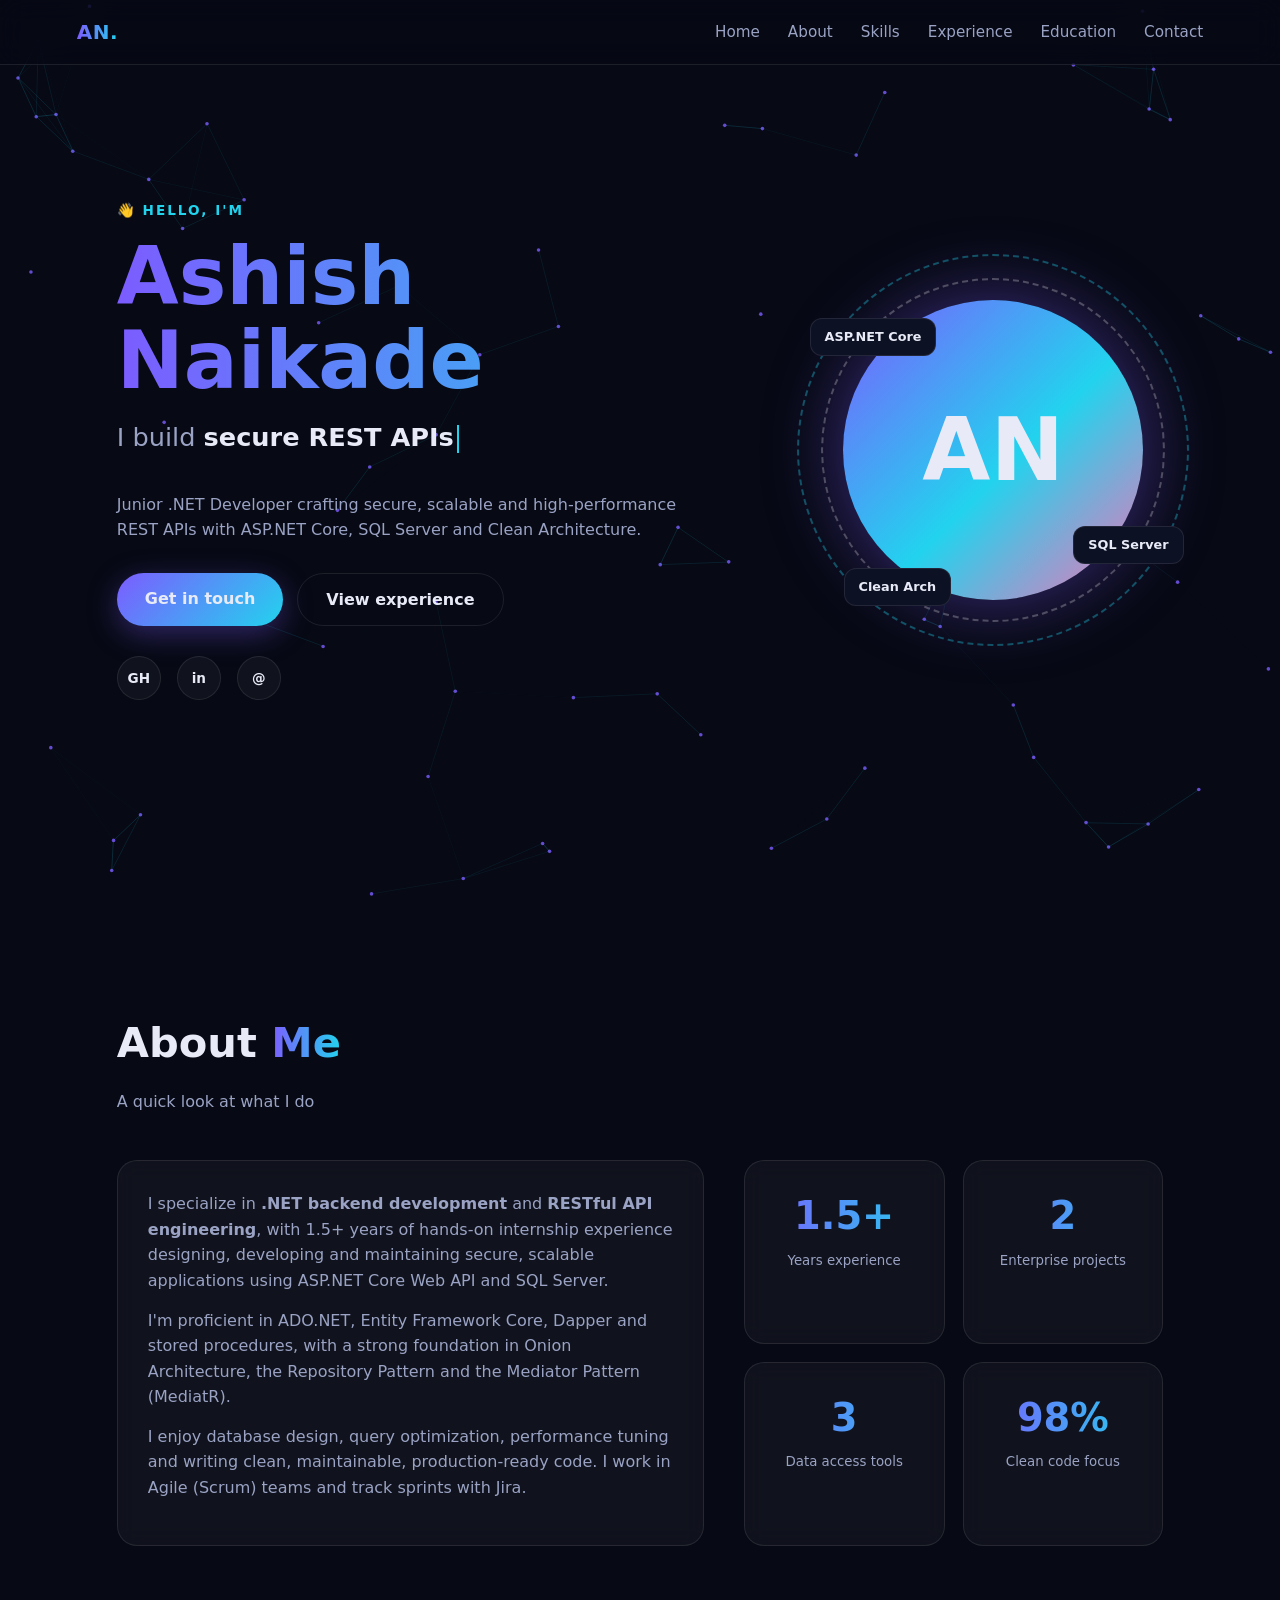
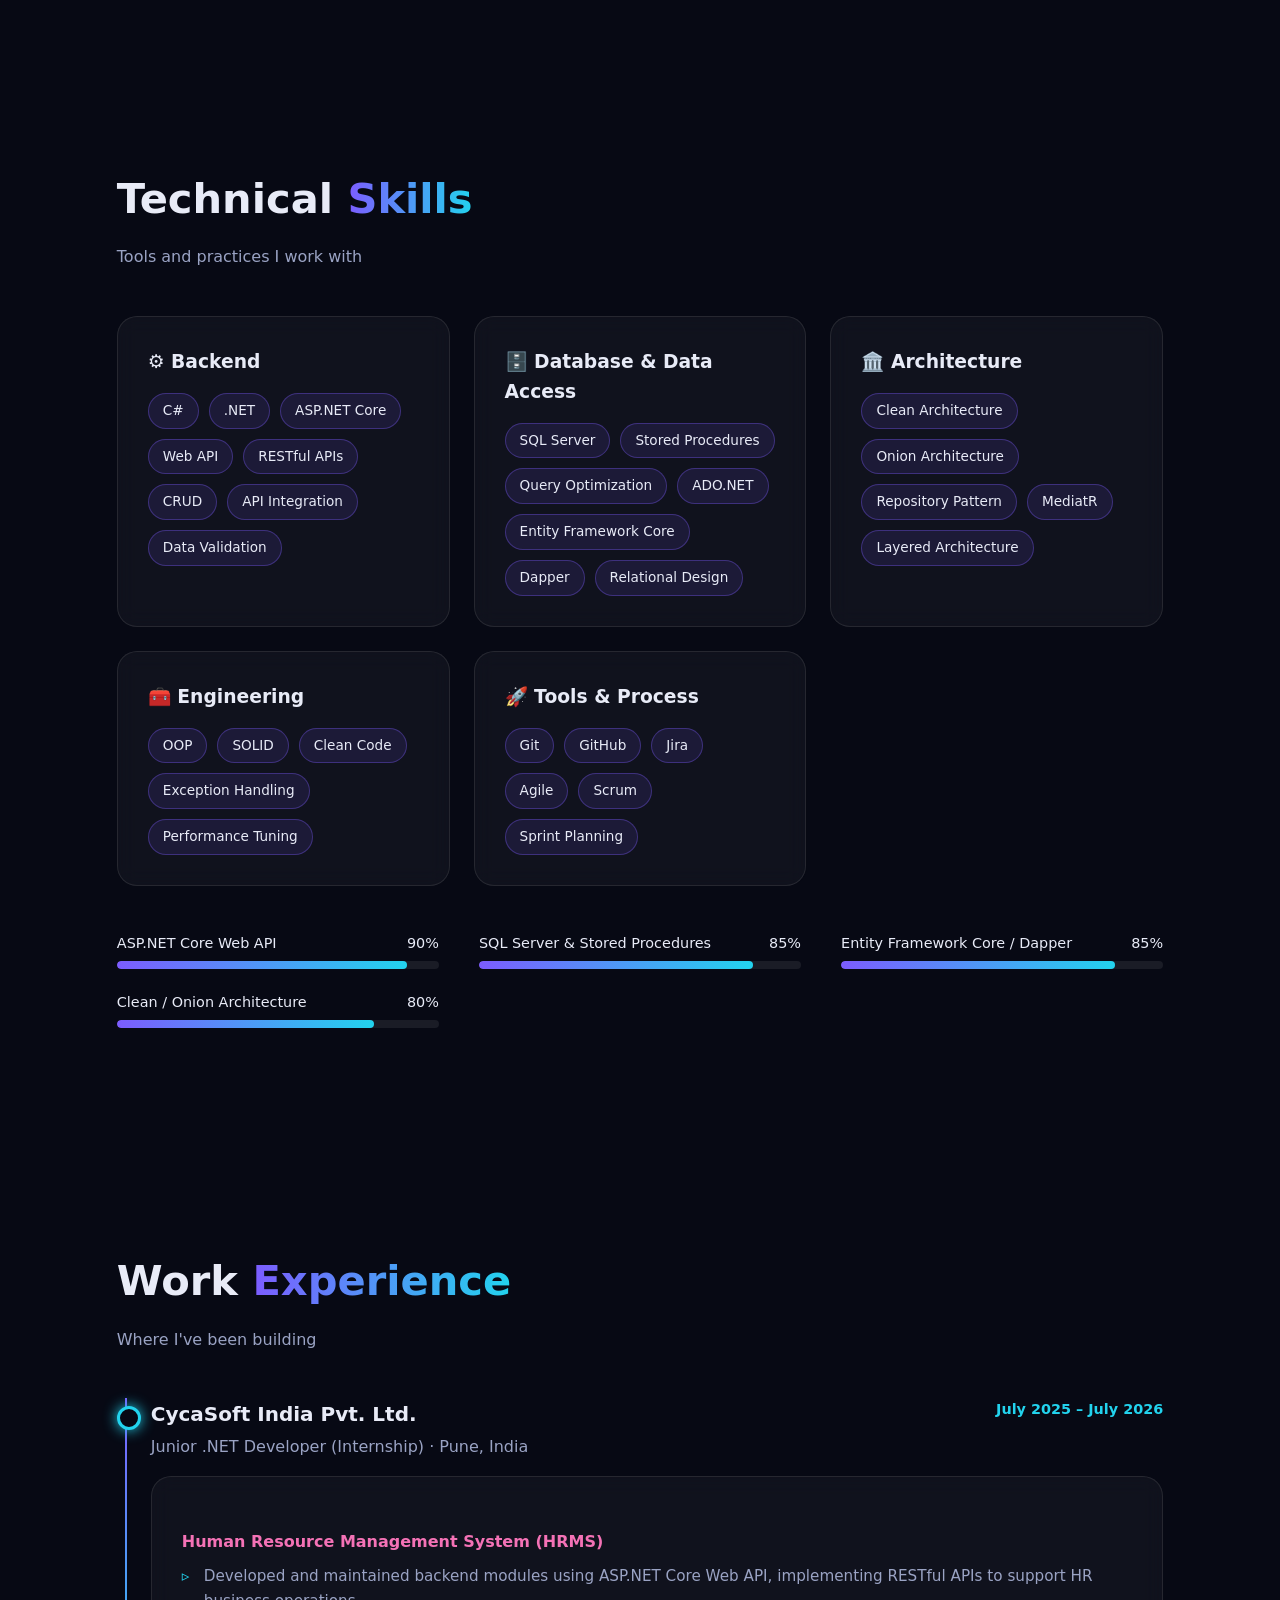
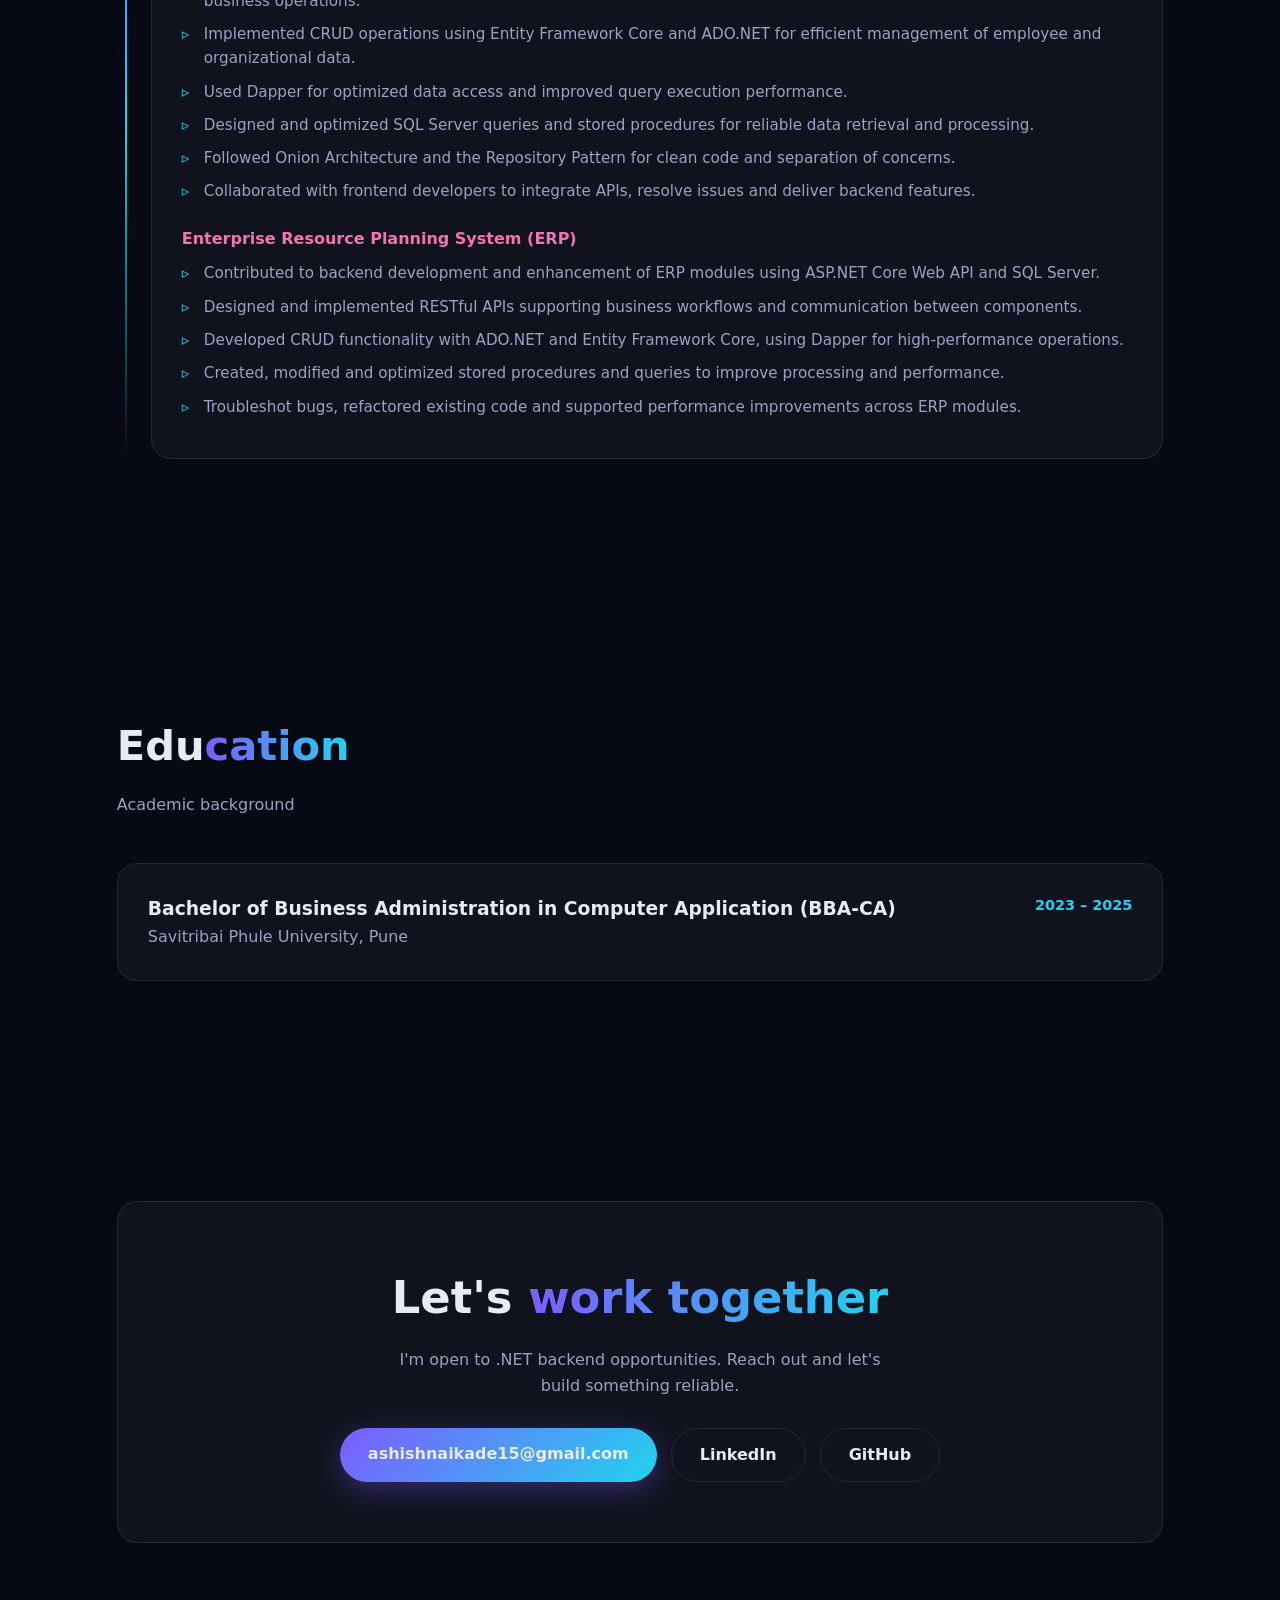
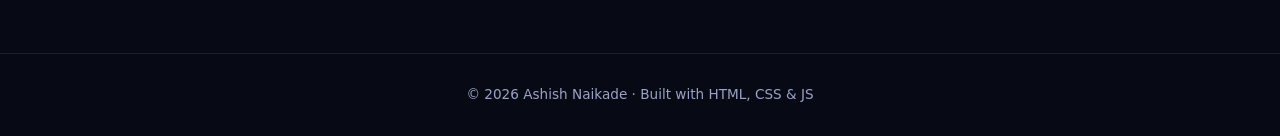
==== index.html @ c457790d "Add files via upload" ====
<!DOCTYPE html>
<html lang="en">
<head>
<meta charset="UTF-8">
<meta name="viewport" content="width=device-width, initial-scale=1">
<title>Ashish Naikade | .NET Backend Developer</title>
<meta name="description" content="Portfolio of Ashish Naikade, .NET Backend Developer specializing in ASP.NET Core Web API, SQL Server and Clean Architecture.">
<style>
:root{
  --bg:#070914; --bg2:#0d1124; --card:rgba(255,255,255,.04); --border:rgba(255,255,255,.09);
  --text:#e8ebf7; --muted:#9aa3c4; --a1:#7c5cff; --a2:#22d3ee; --a3:#f472b6;
}
*{box-sizing:border-box;margin:0;padding:0}
html{scroll-behavior:smooth}
body{font-family:'Segoe UI',system-ui,-apple-system,Roboto,sans-serif;background:var(--bg);color:var(--text);line-height:1.6;overflow-x:hidden}
#bg{position:fixed;inset:0;z-index:-1}
a{color:inherit;text-decoration:none}
.grad{background:linear-gradient(90deg,var(--a1),var(--a2),var(--a3));background-size:200% auto;-webkit-background-clip:text;background-clip:text;color:transparent;animation:shine 6s linear infinite}
@keyframes shine{to{background-position:200% center}}

/* progress bar */
#progress{position:fixed;top:0;left:0;height:3px;width:0;background:linear-gradient(90deg,var(--a1),var(--a2),var(--a3));z-index:100}

/* nav */
nav{position:fixed;top:0;width:100%;display:flex;justify-content:space-between;align-items:center;padding:16px 6vw;backdrop-filter:blur(14px);background:rgba(7,9,20,.55);border-bottom:1px solid var(--border);z-index:50}
.logo{font-weight:800;font-size:1.25rem;letter-spacing:.5px}
nav ul{display:flex;gap:28px;list-style:none}
nav ul a{color:var(--muted);font-size:.95rem;position:relative;transition:color .3s}
nav ul a::after{content:'';position:absolute;left:0;bottom:-4px;height:2px;width:0;background:var(--a2);transition:width .3s}
nav ul a:hover{color:#fff}nav ul a:hover::after{width:100%}
.burger{display:none;background:none;border:0;color:#fff;font-size:1.6rem;cursor:pointer}

section{padding:110px 6vw;max-width:1200px;margin:auto}
h2.title{font-size:clamp(1.8rem,4vw,2.6rem);margin-bottom:12px}
.sub{color:var(--muted);margin-bottom:46px}

/* hero */
#home{min-height:100vh;display:flex;align-items:center;gap:50px;flex-wrap:wrap-reverse;justify-content:space-between}
.hero-text{flex:1 1 420px}
.hello{color:var(--a2);font-weight:600;letter-spacing:2px;text-transform:uppercase;font-size:.85rem}
h1{font-size:clamp(2.6rem,7vw,5rem);line-height:1.05;margin:14px 0}
.typed{font-size:clamp(1.1rem,2.6vw,1.6rem);color:var(--muted);min-height:2.2em}
.typed span{color:var(--text);font-weight:600}
.cursor{display:inline-block;width:2px;height:1.1em;background:var(--a2);vertical-align:middle;margin-left:3px;animation:blink 1s steps(2) infinite}
@keyframes blink{50%{opacity:0}}
.hero-text p.lead{max-width:560px;margin:18px 0 30px;color:var(--muted)}
.btns{display:flex;gap:14px;flex-wrap:wrap}
.btn{padding:13px 28px;border-radius:50px;font-weight:600;border:1px solid var(--border);transition:transform .25s,box-shadow .25s;display:inline-block}
.btn.primary{background:linear-gradient(135deg,var(--a1),var(--a2));border:0;box-shadow:0 8px 30px rgba(124,92,255,.35)}
.btn:hover{transform:translateY(-4px);box-shadow:0 12px 34px rgba(34,211,238,.25)}
.socials{display:flex;gap:16px;margin-top:30px}
.socials a{width:44px;height:44px;border-radius:50%;display:grid;place-items:center;border:1px solid var(--border);background:var(--card);transition:.3s;font-size:.85rem;font-weight:700}
.socials a:hover{background:var(--a1);transform:translateY(-4px) rotate(8deg)}

.avatar-wrap{flex:0 1 340px;display:grid;place-items:center;position:relative}
.avatar{width:300px;height:300px;border-radius:50%;display:grid;place-items:center;font-size:5.5rem;font-weight:800;position:relative;
  background:linear-gradient(135deg,var(--a1),var(--a2) 55%,var(--a3));animation:float 5s ease-in-out infinite;box-shadow:0 0 80px rgba(124,92,255,.45)}
.avatar::before,.avatar::after{content:'';position:absolute;border-radius:50%;border:2px dashed rgba(255,255,255,.25);animation:spin 18s linear infinite}
.avatar::before{inset:-22px}
.avatar::after{inset:-46px;animation-direction:reverse;animation-duration:28s;border-color:rgba(34,211,238,.35)}
@keyframes spin{to{transform:rotate(360deg)}}
@keyframes float{50%{transform:translateY(-18px)}}
.chip-float{position:absolute;padding:8px 14px;border-radius:12px;background:var(--bg2);border:1px solid var(--border);font-size:.8rem;font-weight:600;animation:float 4s ease-in-out infinite}
.c1{top:6%;left:-4%}.c2{bottom:12%;right:-6%;animation-delay:-1.5s}.c3{bottom:-2%;left:6%;animation-delay:-3s}

/* about / stats */
.about-grid{display:grid;grid-template-columns:1.4fr 1fr;gap:40px}
.glass{background:var(--card);border:1px solid var(--border);border-radius:20px;padding:30px;backdrop-filter:blur(10px)}
.about-grid p{color:var(--muted);margin-bottom:14px}
.stats{display:grid;grid-template-columns:1fr 1fr;gap:18px}
.stat{text-align:center;padding:24px 10px}
.stat b{font-size:2.4rem;display:block}
.stat small{color:var(--muted)}

/* skills */
.skill-grid{display:grid;grid-template-columns:repeat(auto-fit,minmax(300px,1fr));gap:24px}
.skill-card{transition:transform .35s,border-color .35s}
.skill-card:hover{transform:translateY(-8px);border-color:var(--a1)}
.skill-card h3{margin-bottom:16px;display:flex;align-items:center;gap:10px}
.chips{display:flex;flex-wrap:wrap;gap:10px}
.chip{padding:6px 14px;border-radius:50px;font-size:.85rem;background:rgba(124,92,255,.12);border:1px solid rgba(124,92,255,.35);transition:.25s}
.chip:hover{background:var(--a1);transform:scale(1.08)}
.bars{margin-top:46px;display:grid;grid-template-columns:repeat(auto-fit,minmax(280px,1fr));gap:22px 40px}
.bar .row{display:flex;justify-content:space-between;font-size:.9rem;margin-bottom:6px}
.bar .track{height:8px;border-radius:8px;background:rgba(255,255,255,.08);overflow:hidden}
.bar .fill{height:100%;width:0;border-radius:8px;background:linear-gradient(90deg,var(--a1),var(--a2));transition:width 1.6s cubic-bezier(.2,.8,.2,1)}

/* timeline */
.timeline{position:relative;padding-left:34px}
.timeline::before{content:'';position:absolute;left:8px;top:0;bottom:0;width:2px;background:linear-gradient(var(--a1),var(--a2),transparent)}
.tl-item{position:relative;margin-bottom:34px}
.tl-item::before{content:'';position:absolute;left:-34px;top:8px;width:18px;height:18px;border-radius:50%;background:var(--bg);border:3px solid var(--a2);box-shadow:0 0 14px var(--a2)}
.tl-head{display:flex;justify-content:space-between;flex-wrap:wrap;gap:8px;margin-bottom:4px}
.tl-head h3{font-size:1.25rem}
.date{color:var(--a2);font-size:.9rem;font-weight:600}
.role{color:var(--muted);margin-bottom:16px}
.proj{margin-top:22px}
.proj h4{margin-bottom:10px;color:var(--a3)}
.proj ul{list-style:none}
.proj li{position:relative;padding-left:22px;margin-bottom:9px;color:var(--muted);font-size:.95rem}
.proj li::before{content:'▹';position:absolute;left:0;color:var(--a2)}

/* contact */
.contact-box{text-align:center;padding:60px 30px}
.contact-box h2{font-size:clamp(1.8rem,4vw,2.8rem);margin-bottom:14px}
.contact-box p{color:var(--muted);max-width:520px;margin:0 auto 30px}
footer{text-align:center;padding:30px;color:var(--muted);font-size:.85rem;border-top:1px solid var(--border)}

/* reveal */
.reveal{opacity:0;transform:translateY(40px);transition:opacity .9s,transform .9s}
.reveal.show{opacity:1;transform:none}

@media(max-width:800px){
  .about-grid{grid-template-columns:1fr}
  nav ul{position:absolute;top:100%;left:0;right:0;flex-direction:column;background:rgba(7,9,20,.97);padding:20px 6vw;gap:18px;display:none}
  nav ul.open{display:flex}
  .burger{display:block}
  .avatar{width:220px;height:220px;font-size:4rem}
  section{padding:90px 6vw}
}
@media(prefers-reduced-motion:reduce){*{animation:none!important;transition:none!important}.reveal{opacity:1;transform:none}}
</style>
</head>
<body>
<canvas id="bg"></canvas>
<div id="progress"></div>

<nav>
  <a href="#home" class="logo grad">AN.</a>
  <button class="burger" id="burger" aria-label="Menu">☰</button>
  <ul id="menu">
    <li><a href="#home">Home</a></li>
    <li><a href="#about">About</a></li>
    <li><a href="#skills">Skills</a></li>
    <li><a href="#experience">Experience</a></li>
    <li><a href="#education">Education</a></li>
    <li><a href="#contact">Contact</a></li>
  </ul>
</nav>

<section id="home">
  <div class="hero-text">
    <div class="hello">👋 Hello, I'm</div>
    <h1 class="grad">Ashish Naikade</h1>
    <div class="typed">I build <span id="typed"></span><i class="cursor"></i></div>
    <p class="lead">Junior .NET Developer crafting secure, scalable and high-performance REST APIs with ASP.NET Core, SQL Server and Clean Architecture.</p>
    <div class="btns">
      <a href="#contact" class="btn primary">Get in touch</a>
      <a href="#experience" class="btn">View experience</a>
    </div>
    <div class="socials">
      <a href="https://github.com/ashish-nexahub" target="_blank" rel="noopener" title="GitHub">GH</a>
      <a href="https://www.linkedin.com/in/ashish-naikade-3b1a92233/" target="_blank" rel="noopener" title="LinkedIn">in</a>
      <a href="mailto:ashishnaikade15@gmail.com" title="Email">@</a>
    </div>
  </div>
  <div class="avatar-wrap">
    <div class="avatar">AN</div>
    <span class="chip-float c1">ASP.NET Core</span>
    <span class="chip-float c2">SQL Server</span>
    <span class="chip-float c3">Clean Arch</span>
  </div>
</section>

<section id="about">
  <h2 class="title reveal">About <span class="grad">Me</span></h2>
  <p class="sub reveal">A quick look at what I do</p>
  <div class="about-grid">
    <div class="glass reveal">
      <p>I specialize in <b>.NET backend development</b> and <b>RESTful API engineering</b>, with 1.5+ years of hands-on internship experience designing, developing and maintaining secure, scalable applications using ASP.NET Core Web API and SQL Server.</p>
      <p>I'm proficient in ADO.NET, Entity Framework Core, Dapper and stored procedures, with a strong foundation in Onion Architecture, the Repository Pattern and the Mediator Pattern (MediatR).</p>
      <p>I enjoy database design, query optimization, performance tuning and writing clean, maintainable, production-ready code. I work in Agile (Scrum) teams and track sprints with Jira.</p>
    </div>
    <div class="stats reveal">
      <div class="glass stat"><b class="grad" data-count="1.5" data-suffix="+">0</b><small>Years experience</small></div>
      <div class="glass stat"><b class="grad" data-count="2" data-suffix="">0</b><small>Enterprise projects</small></div>
      <div class="glass stat"><b class="grad" data-count="3" data-suffix="">0</b><small>Data access tools</small></div>
      <div class="glass stat"><b class="grad" data-count="100" data-suffix="%">0</b><small>Clean code focus</small></div>
    </div>
  </div>
</section>

<section id="skills">
  <h2 class="title reveal">Technical <span class="grad">Skills</span></h2>
  <p class="sub reveal">Tools and practices I work with</p>
  <div class="skill-grid">
    <div class="glass skill-card reveal"><h3>⚙️ Backend</h3><div class="chips">
      <span class="chip">C#</span><span class="chip">.NET</span><span class="chip">ASP.NET Core</span><span class="chip">Web API</span><span class="chip">RESTful APIs</span><span class="chip">CRUD</span><span class="chip">API Integration</span><span class="chip">Data Validation</span></div></div>
    <div class="glass skill-card reveal"><h3>🗄️ Database &amp; Data Access</h3><div class="chips">
      <span class="chip">SQL Server</span><span class="chip">Stored Procedures</span><span class="chip">Query Optimization</span><span class="chip">ADO.NET</span><span class="chip">Entity Framework Core</span><span class="chip">Dapper</span><span class="chip">Relational Design</span></div></div>
    <div class="glass skill-card reveal"><h3>🏛️ Architecture</h3><div class="chips">
      <span class="chip">Clean Architecture</span><span class="chip">Onion Architecture</span><span class="chip">Repository Pattern</span><span class="chip">MediatR</span><span class="chip">Layered Architecture</span></div></div>
    <div class="glass skill-card reveal"><h3>🧰 Engineering</h3><div class="chips">
      <span class="chip">OOP</span><span class="chip">SOLID</span><span class="chip">Clean Code</span><span class="chip">Exception Handling</span><span class="chip">Performance Tuning</span></div></div>
    <div class="glass skill-card reveal"><h3>🚀 Tools &amp; Process</h3><div class="chips">
      <span class="chip">Git</span><span class="chip">GitHub</span><span class="chip">Jira</span><span class="chip">Agile</span><span class="chip">Scrum</span><span class="chip">Sprint Planning</span></div></div>
  </div>
  <div class="bars reveal" id="bars">
    <div class="bar"><div class="row"><span>ASP.NET Core Web API</span><span>90%</span></div><div class="track"><div class="fill" data-w="90"></div></div></div>
    <div class="bar"><div class="row"><span>SQL Server &amp; Stored Procedures</span><span>85%</span></div><div class="track"><div class="fill" data-w="85"></div></div></div>
    <div class="bar"><div class="row"><span>Entity Framework Core / Dapper</span><span>85%</span></div><div class="track"><div class="fill" data-w="85"></div></div></div>
    <div class="bar"><div class="row"><span>Clean / Onion Architecture</span><span>80%</span></div><div class="track"><div class="fill" data-w="80"></div></div></div>
  </div>
</section>

<section id="experience">
  <h2 class="title reveal">Work <span class="grad">Experience</span></h2>
  <p class="sub reveal">Where I've been building</p>
  <div class="timeline">
    <div class="tl-item reveal">
      <div class="tl-head"><h3>CycaSoft India Pvt. Ltd.</h3><span class="date">July 2025 – July 2026</span></div>
      <div class="role">Junior .NET Developer (Internship) · Pune, India</div>
      <div class="glass">
        <div class="proj"><h4>Human Resource Management System (HRMS)</h4><ul>
          <li>Developed and maintained backend modules using ASP.NET Core Web API, implementing RESTful APIs to support HR business operations.</li>
          <li>Implemented CRUD operations using Entity Framework Core and ADO.NET for efficient management of employee and organizational data.</li>
          <li>Used Dapper for optimized data access and improved query execution performance.</li>
          <li>Designed and optimized SQL Server queries and stored procedures for reliable data retrieval and processing.</li>
          <li>Followed Onion Architecture and the Repository Pattern for clean code and separation of concerns.</li>
          <li>Collaborated with frontend developers to integrate APIs, resolve issues and deliver backend features.</li>
        </ul></div>
        <div class="proj"><h4>Enterprise Resource Planning System (ERP)</h4><ul>
          <li>Contributed to backend development and enhancement of ERP modules using ASP.NET Core Web API and SQL Server.</li>
          <li>Designed and implemented RESTful APIs supporting business workflows and communication between components.</li>
          <li>Developed CRUD functionality with ADO.NET and Entity Framework Core, using Dapper for high-performance operations.</li>
          <li>Created, modified and optimized stored procedures and queries to improve processing and performance.</li>
          <li>Troubleshot bugs, refactored existing code and supported performance improvements across ERP modules.</li>
        </ul></div>
      </div>
    </div>
  </div>
</section>

<section id="education">
  <h2 class="title reveal">Edu<span class="grad">cation</span></h2>
  <p class="sub reveal">Academic background</p>
  <div class="glass reveal" style="display:flex;justify-content:space-between;flex-wrap:wrap;gap:10px">
    <div><h3>Bachelor of Business Administration in Computer Application (BBA-CA)</h3><p style="color:var(--muted)">Savitribai Phule University, Pune</p></div>
    <span class="date">2023 – 2025</span>
  </div>
</section>

<section id="contact">
  <div class="glass contact-box reveal">
    <h2>Let's <span class="grad">work together</span></h2>
    <p>I'm open to .NET backend opportunities. Reach out and let's build something reliable.</p>
    <div class="btns" style="justify-content:center">
      <a class="btn primary" href="mailto:ashishnaikade15@gmail.com">ashishnaikade15@gmail.com</a>
      <a class="btn" href="https://www.linkedin.com/in/ashish-naikade-3b1a92233/" target="_blank" rel="noopener">LinkedIn</a>
      <a class="btn" href="https://github.com/ashish-nexahub" target="_blank" rel="noopener">GitHub</a>
    </div>
  </div>
</section>

<footer>© <span id="yr"></span> Ashish Naikade · Built with HTML, CSS &amp; JS</footer>

<script>
// year
document.getElementById('yr').textContent = new Date().getFullYear();

// mobile menu
const menu = document.getElementById('menu');
document.getElementById('burger').onclick = () => menu.classList.toggle('open');
menu.querySelectorAll('a').forEach(a => a.onclick = () => menu.classList.remove('open'));

// scroll progress
addEventListener('scroll', () => {
  const h = document.documentElement;
  document.getElementById('progress').style.width = (h.scrollTop / (h.scrollHeight - h.clientHeight) * 100) + '%';
});

// typing effect
const words = ['secure REST APIs', 'ASP.NET Core backends', 'optimized SQL Server queries', 'clean, maintainable code'];
const el = document.getElementById('typed');
let w = 0, c = 0, del = false;
(function type() {
  const word = words[w];
  el.textContent = word.slice(0, c);
  if (!del && c === word.length) { del = true; return setTimeout(type, 1500); }
  if (del && c === 0) { del = false; w = (w + 1) % words.length; }
  c += del ? -1 : 1;
  setTimeout(type, del ? 40 : 80);
})();

// reveal + counters + bars
const counted = new WeakSet();
const io = new IntersectionObserver(entries => {
  entries.forEach(e => {
    if (!e.isIntersecting) return;
    e.target.classList.add('show');
    e.target.querySelectorAll('[data-count]').forEach(n => {
      if (counted.has(n)) return; counted.add(n);
      const end = parseFloat(n.dataset.count), suf = n.dataset.suffix || '';
      const dec = end % 1 ? 1 : 0, t0 = performance.now();
      (function tick(t) {
        const p = Math.min((t - t0) / 1600, 1);
        n.textContent = (end * (1 - Math.pow(1 - p, 3))).toFixed(dec) + suf;
        if (p < 1) requestAnimationFrame(tick);
      })(t0);
    });
    if (e.target.id === 'bars') e.target.querySelectorAll('.fill').forEach(f => f.style.width = f.dataset.w + '%');
  });
}, { threshold: .15 });
document.querySelectorAll('.reveal').forEach(r => io.observe(r));

// particle network background
const cv = document.getElementById('bg'), ctx = cv.getContext('2d');
let W, H, pts = [], mouse = { x: -999, y: -999 };
function resize() {
  W = cv.width = innerWidth; H = cv.height = innerHeight;
  pts = Array.from({ length: Math.min(90, Math.floor(W * H / 16000)) }, () => ({
    x: Math.random() * W, y: Math.random() * H, vx: (Math.random() - .5) * .5, vy: (Math.random() - .5) * .5
  }));
}
addEventListener('resize', resize); resize();
addEventListener('mousemove', e => { mouse.x = e.clientX; mouse.y = e.clientY; });
(function draw() {
  ctx.clearRect(0, 0, W, H);
  pts.forEach((p, i) => {
    p.x += p.vx; p.y += p.vy;
    if (p.x < 0 || p.x > W) p.vx *= -1;
    if (p.y < 0 || p.y > H) p.vy *= -1;
    ctx.fillStyle = 'rgba(124,92,255,.8)';
    ctx.beginPath(); ctx.arc(p.x, p.y, 1.8, 0, 7); ctx.fill();
    for (let j = i + 1; j < pts.length; j++) {
      const q = pts[j], d = Math.hypot(p.x - q.x, p.y - q.y);
      if (d < 130) { ctx.strokeStyle = `rgba(34,211,238,${.22 * (1 - d / 130)})`; ctx.beginPath(); ctx.moveTo(p.x, p.y); ctx.lineTo(q.x, q.y); ctx.stroke(); }
    }
    const dm = Math.hypot(p.x - mouse.x, p.y - mouse.y);
    if (dm < 160) { ctx.strokeStyle = `rgba(244,114,182,${.4 * (1 - dm / 160)})`; ctx.beginPath(); ctx.moveTo(p.x, p.y); ctx.lineTo(mouse.x, mouse.y); ctx.stroke(); }
  });
  requestAnimationFrame(draw);
})();
</script>
</body>
</html>
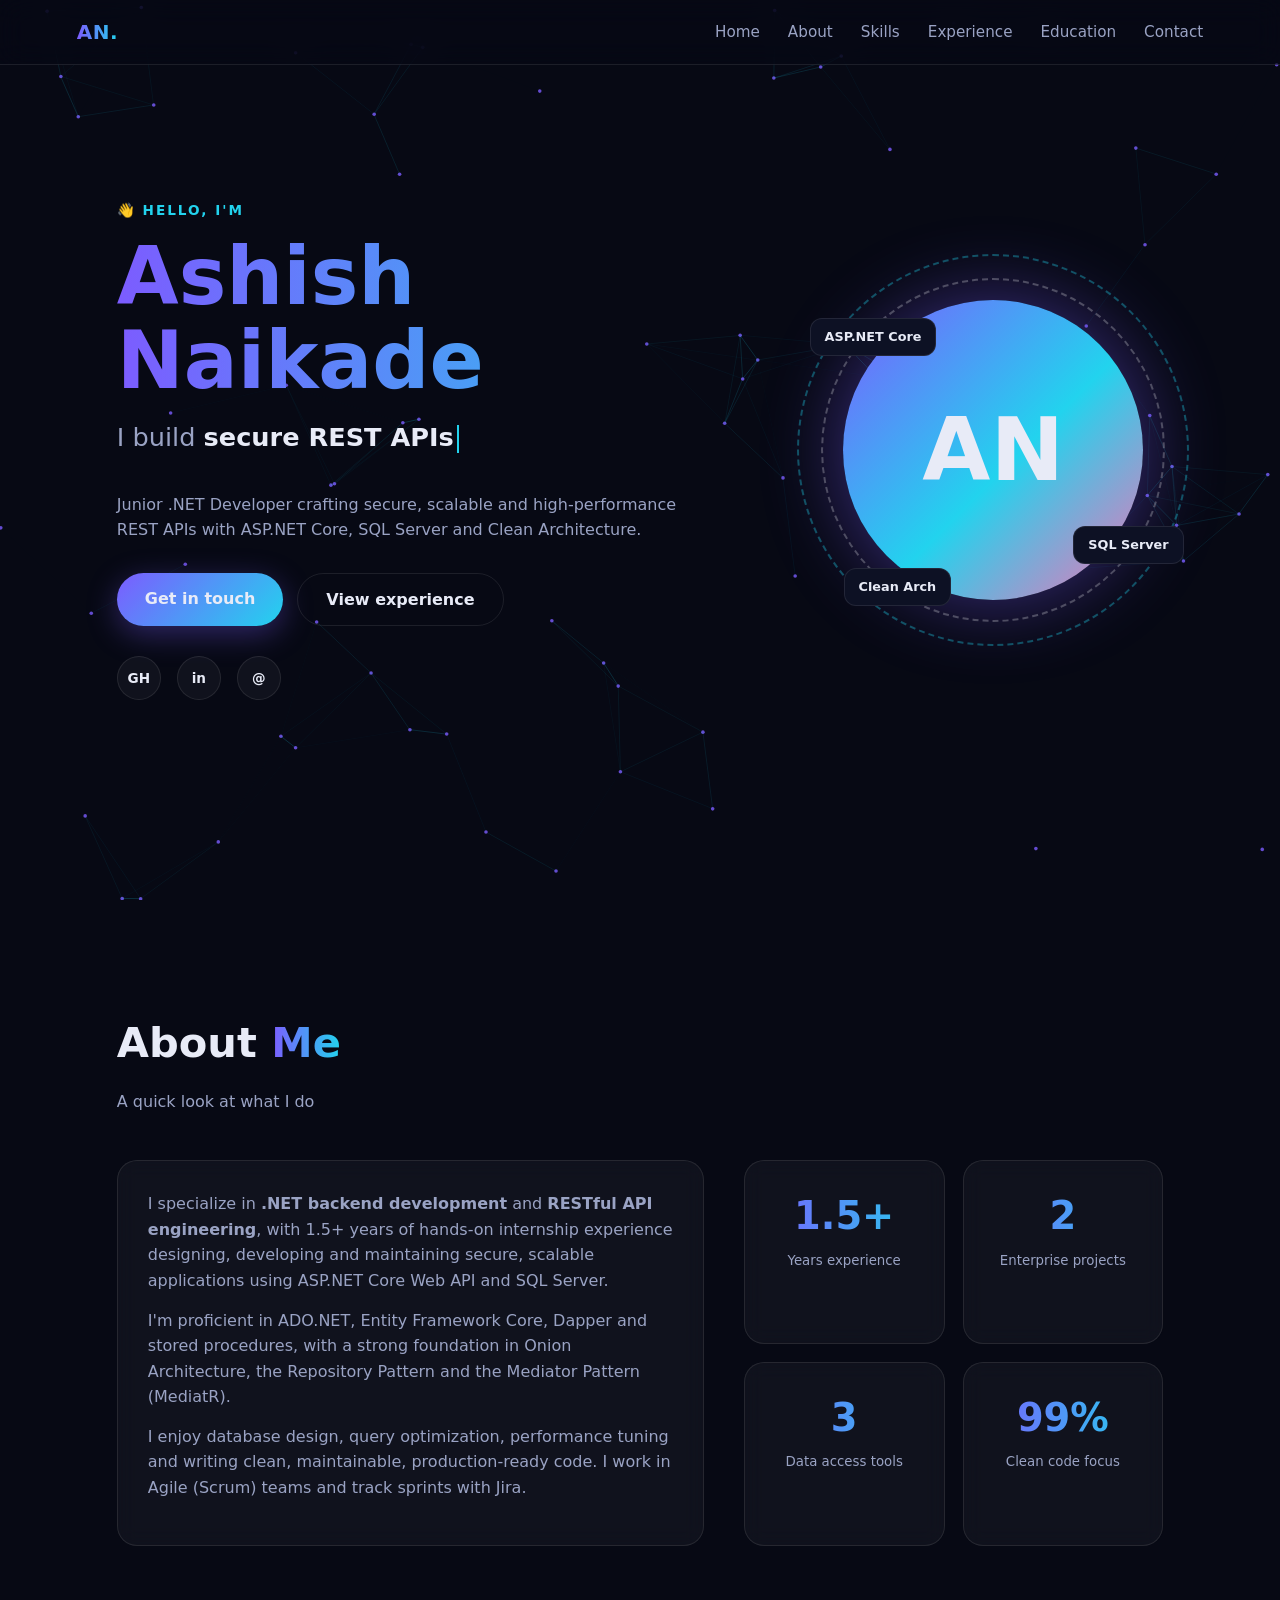
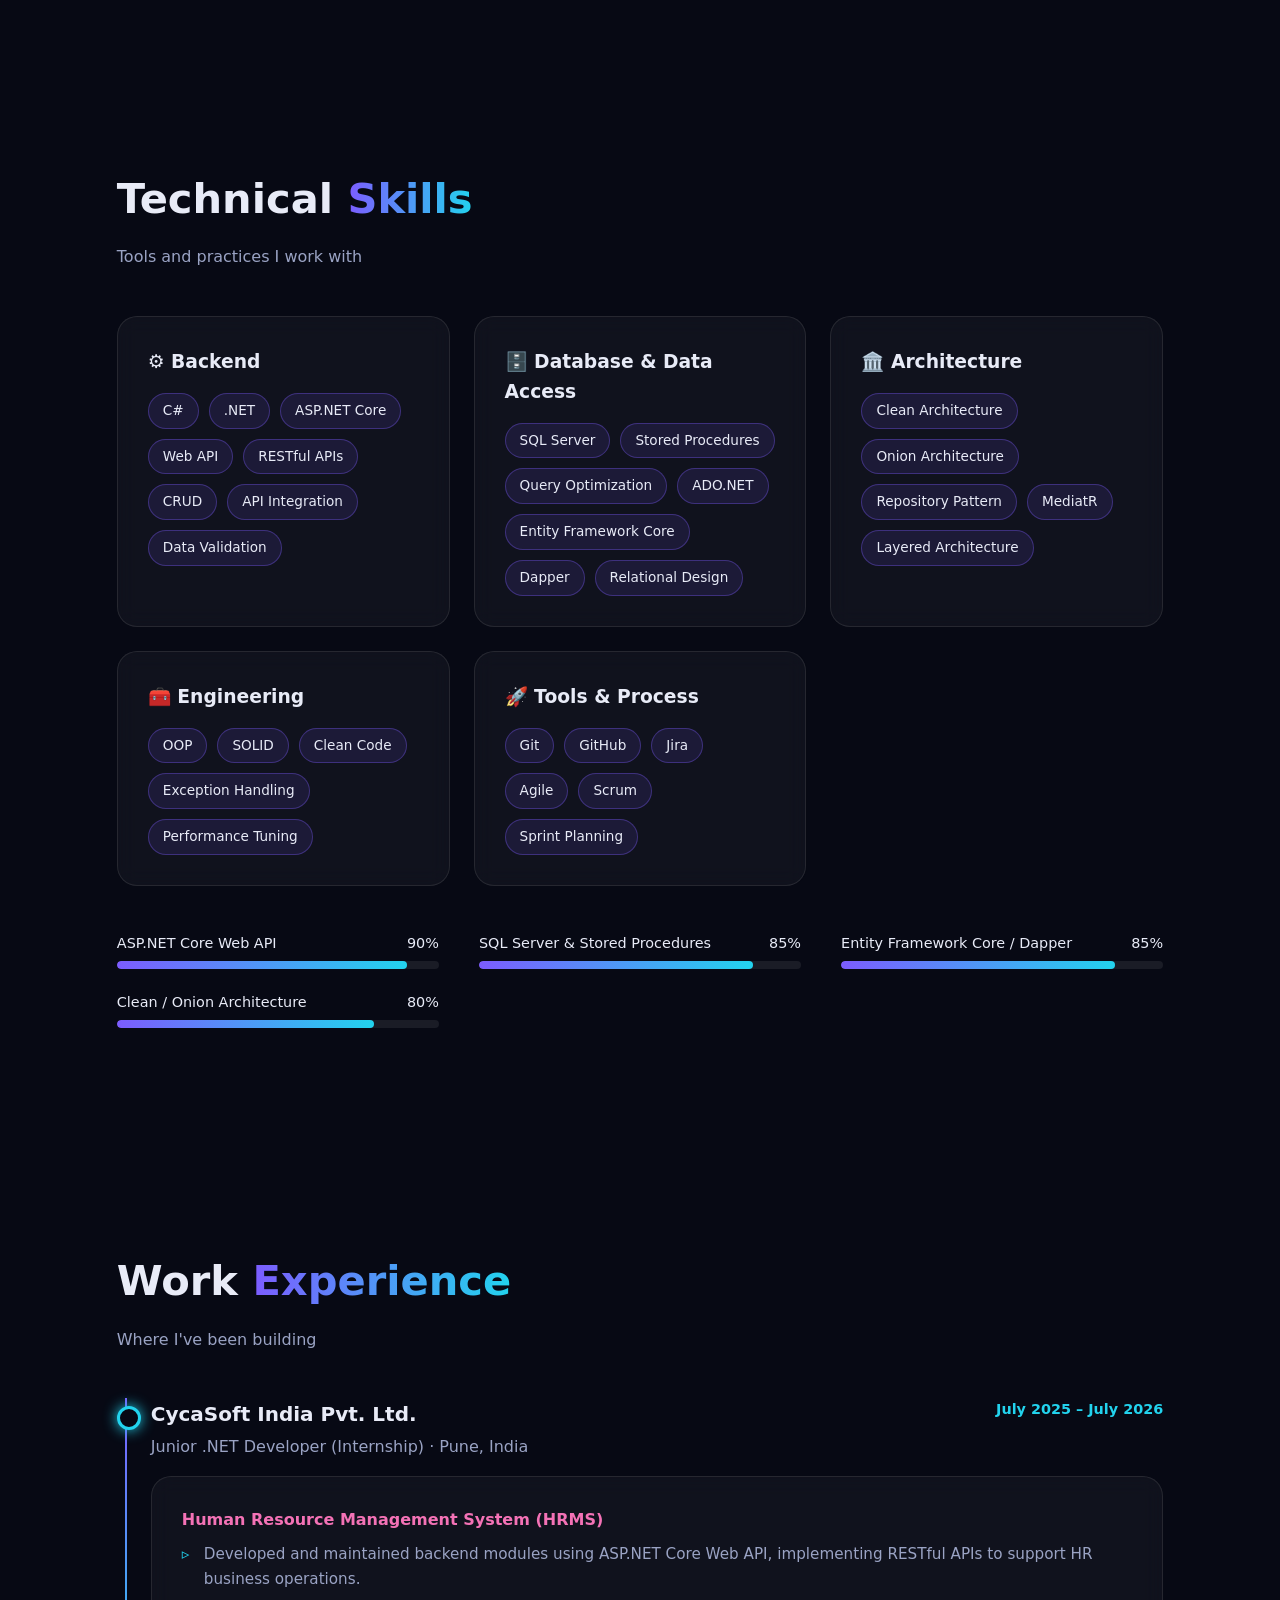
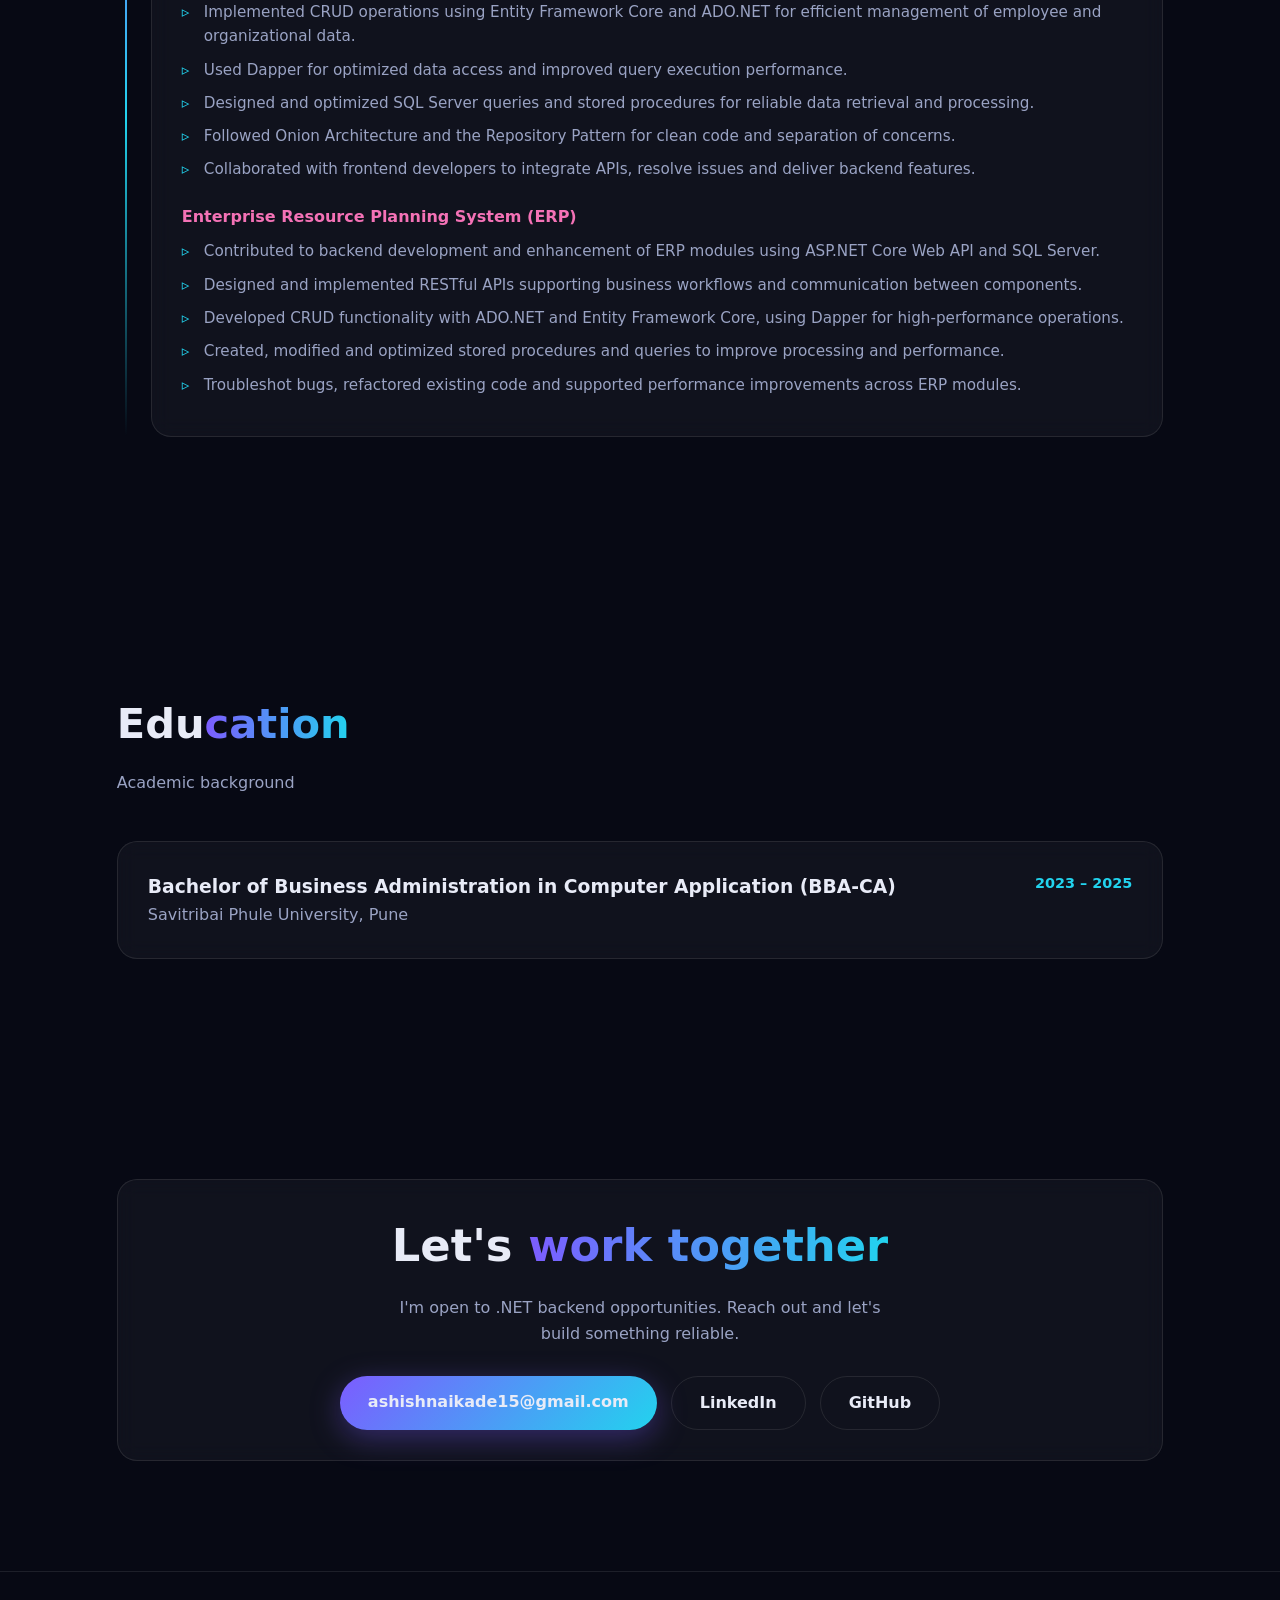
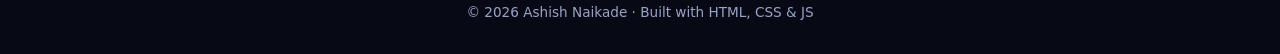
==== commit 19985547: "Changes Lot 1" ====
--- a/index.html
+++ b/index.html
@@ -5,121 +5,13 @@
 <meta name="viewport" content="width=device-width, initial-scale=1">
 <title>Ashish Naikade | .NET Backend Developer</title>
 <meta name="description" content="Portfolio of Ashish Naikade, .NET Backend Developer specializing in ASP.NET Core Web API, SQL Server and Clean Architecture.">
-<style>
-:root{
-  --bg:#070914; --bg2:#0d1124; --card:rgba(255,255,255,.04); --border:rgba(255,255,255,.09);
-  --text:#e8ebf7; --muted:#9aa3c4; --a1:#7c5cff; --a2:#22d3ee; --a3:#f472b6;
-}
-*{box-sizing:border-box;margin:0;padding:0}
-html{scroll-behavior:smooth}
-body{font-family:'Segoe UI',system-ui,-apple-system,Roboto,sans-serif;background:var(--bg);color:var(--text);line-height:1.6;overflow-x:hidden}
-#bg{position:fixed;inset:0;z-index:-1}
-a{color:inherit;text-decoration:none}
-.grad{background:linear-gradient(90deg,var(--a1),var(--a2),var(--a3));background-size:200% auto;-webkit-background-clip:text;background-clip:text;color:transparent;animation:shine 6s linear infinite}
-@keyframes shine{to{background-position:200% center}}
 
-/* progress bar */
-#progress{position:fixed;top:0;left:0;height:3px;width:0;background:linear-gradient(90deg,var(--a1),var(--a2),var(--a3));z-index:100}
-
-/* nav */
-nav{position:fixed;top:0;width:100%;display:flex;justify-content:space-between;align-items:center;padding:16px 6vw;backdrop-filter:blur(14px);background:rgba(7,9,20,.55);border-bottom:1px solid var(--border);z-index:50}
-.logo{font-weight:800;font-size:1.25rem;letter-spacing:.5px}
-nav ul{display:flex;gap:28px;list-style:none}
-nav ul a{color:var(--muted);font-size:.95rem;position:relative;transition:color .3s}
-nav ul a::after{content:'';position:absolute;left:0;bottom:-4px;height:2px;width:0;background:var(--a2);transition:width .3s}
-nav ul a:hover{color:#fff}nav ul a:hover::after{width:100%}
-.burger{display:none;background:none;border:0;color:#fff;font-size:1.6rem;cursor:pointer}
-
-section{padding:110px 6vw;max-width:1200px;margin:auto}
-h2.title{font-size:clamp(1.8rem,4vw,2.6rem);margin-bottom:12px}
-.sub{color:var(--muted);margin-bottom:46px}
-
-/* hero */
-#home{min-height:100vh;display:flex;align-items:center;gap:50px;flex-wrap:wrap-reverse;justify-content:space-between}
-.hero-text{flex:1 1 420px}
-.hello{color:var(--a2);font-weight:600;letter-spacing:2px;text-transform:uppercase;font-size:.85rem}
-h1{font-size:clamp(2.6rem,7vw,5rem);line-height:1.05;margin:14px 0}
-.typed{font-size:clamp(1.1rem,2.6vw,1.6rem);color:var(--muted);min-height:2.2em}
-.typed span{color:var(--text);font-weight:600}
-.cursor{display:inline-block;width:2px;height:1.1em;background:var(--a2);vertical-align:middle;margin-left:3px;animation:blink 1s steps(2) infinite}
-@keyframes blink{50%{opacity:0}}
-.hero-text p.lead{max-width:560px;margin:18px 0 30px;color:var(--muted)}
-.btns{display:flex;gap:14px;flex-wrap:wrap}
-.btn{padding:13px 28px;border-radius:50px;font-weight:600;border:1px solid var(--border);transition:transform .25s,box-shadow .25s;display:inline-block}
-.btn.primary{background:linear-gradient(135deg,var(--a1),var(--a2));border:0;box-shadow:0 8px 30px rgba(124,92,255,.35)}
-.btn:hover{transform:translateY(-4px);box-shadow:0 12px 34px rgba(34,211,238,.25)}
-.socials{display:flex;gap:16px;margin-top:30px}
-.socials a{width:44px;height:44px;border-radius:50%;display:grid;place-items:center;border:1px solid var(--border);background:var(--card);transition:.3s;font-size:.85rem;font-weight:700}
-.socials a:hover{background:var(--a1);transform:translateY(-4px) rotate(8deg)}
-
-.avatar-wrap{flex:0 1 340px;display:grid;place-items:center;position:relative}
-.avatar{width:300px;height:300px;border-radius:50%;display:grid;place-items:center;font-size:5.5rem;font-weight:800;position:relative;
-  background:linear-gradient(135deg,var(--a1),var(--a2) 55%,var(--a3));animation:float 5s ease-in-out infinite;box-shadow:0 0 80px rgba(124,92,255,.45)}
-.avatar::before,.avatar::after{content:'';position:absolute;border-radius:50%;border:2px dashed rgba(255,255,255,.25);animation:spin 18s linear infinite}
-.avatar::before{inset:-22px}
-.avatar::after{inset:-46px;animation-direction:reverse;animation-duration:28s;border-color:rgba(34,211,238,.35)}
-@keyframes spin{to{transform:rotate(360deg)}}
-@keyframes float{50%{transform:translateY(-18px)}}
-.chip-float{position:absolute;padding:8px 14px;border-radius:12px;background:var(--bg2);border:1px solid var(--border);font-size:.8rem;font-weight:600;animation:float 4s ease-in-out infinite}
-.c1{top:6%;left:-4%}.c2{bottom:12%;right:-6%;animation-delay:-1.5s}.c3{bottom:-2%;left:6%;animation-delay:-3s}
-
-/* about / stats */
-.about-grid{display:grid;grid-template-columns:1.4fr 1fr;gap:40px}
-.glass{background:var(--card);border:1px solid var(--border);border-radius:20px;padding:30px;backdrop-filter:blur(10px)}
-.about-grid p{color:var(--muted);margin-bottom:14px}
-.stats{display:grid;grid-template-columns:1fr 1fr;gap:18px}
-.stat{text-align:center;padding:24px 10px}
-.stat b{font-size:2.4rem;display:block}
-.stat small{color:var(--muted)}
-
-/* skills */
-.skill-grid{display:grid;grid-template-columns:repeat(auto-fit,minmax(300px,1fr));gap:24px}
-.skill-card{transition:transform .35s,border-color .35s}
-.skill-card:hover{transform:translateY(-8px);border-color:var(--a1)}
-.skill-card h3{margin-bottom:16px;display:flex;align-items:center;gap:10px}
-.chips{display:flex;flex-wrap:wrap;gap:10px}
-.chip{padding:6px 14px;border-radius:50px;font-size:.85rem;background:rgba(124,92,255,.12);border:1px solid rgba(124,92,255,.35);transition:.25s}
-.chip:hover{background:var(--a1);transform:scale(1.08)}
-.bars{margin-top:46px;display:grid;grid-template-columns:repeat(auto-fit,minmax(280px,1fr));gap:22px 40px}
-.bar .row{display:flex;justify-content:space-between;font-size:.9rem;margin-bottom:6px}
-.bar .track{height:8px;border-radius:8px;background:rgba(255,255,255,.08);overflow:hidden}
-.bar .fill{height:100%;width:0;border-radius:8px;background:linear-gradient(90deg,var(--a1),var(--a2));transition:width 1.6s cubic-bezier(.2,.8,.2,1)}
-
-/* timeline */
-.timeline{position:relative;padding-left:34px}
-.timeline::before{content:'';position:absolute;left:8px;top:0;bottom:0;width:2px;background:linear-gradient(var(--a1),var(--a2),transparent)}
-.tl-item{position:relative;margin-bottom:34px}
-.tl-item::before{content:'';position:absolute;left:-34px;top:8px;width:18px;height:18px;border-radius:50%;background:var(--bg);border:3px solid var(--a2);box-shadow:0 0 14px var(--a2)}
-.tl-head{display:flex;justify-content:space-between;flex-wrap:wrap;gap:8px;margin-bottom:4px}
-.tl-head h3{font-size:1.25rem}
-.date{color:var(--a2);font-size:.9rem;font-weight:600}
-.role{color:var(--muted);margin-bottom:16px}
-.proj{margin-top:22px}
-.proj h4{margin-bottom:10px;color:var(--a3)}
-.proj ul{list-style:none}
-.proj li{position:relative;padding-left:22px;margin-bottom:9px;color:var(--muted);font-size:.95rem}
-.proj li::before{content:'▹';position:absolute;left:0;color:var(--a2)}
-
-/* contact */
-.contact-box{text-align:center;padding:60px 30px}
-.contact-box h2{font-size:clamp(1.8rem,4vw,2.8rem);margin-bottom:14px}
-.contact-box p{color:var(--muted);max-width:520px;margin:0 auto 30px}
-footer{text-align:center;padding:30px;color:var(--muted);font-size:.85rem;border-top:1px solid var(--border)}
-
-/* reveal */
-.reveal{opacity:0;transform:translateY(40px);transition:opacity .9s,transform .9s}
-.reveal.show{opacity:1;transform:none}
-
-@media(max-width:800px){
-  .about-grid{grid-template-columns:1fr}
-  nav ul{position:absolute;top:100%;left:0;right:0;flex-direction:column;background:rgba(7,9,20,.97);padding:20px 6vw;gap:18px;display:none}
-  nav ul.open{display:flex}
-  .burger{display:block}
-  .avatar{width:220px;height:220px;font-size:4rem}
-  section{padding:90px 6vw}
-}
-@media(prefers-reduced-motion:reduce){*{animation:none!important;transition:none!important}.reveal{opacity:1;transform:none}}
-</style>
+<link rel="stylesheet" href="assets/css/variables.css">
+<link rel="stylesheet" href="assets/css/base.css">
+<link rel="stylesheet" href="assets/css/animations.css">
+<link rel="stylesheet" href="assets/css/layout.css">
+<link rel="stylesheet" href="assets/css/components.css">
+<link rel="stylesheet" href="assets/css/responsive.css">
 </head>
 <body>
 <canvas id="bg"></canvas>
@@ -138,6 +30,7 @@
   </ul>
 </nav>
 
+<main>
 <section id="home">
   <div class="hero-text">
     <div class="hello">👋 Hello, I'm</div>
@@ -155,7 +48,8 @@
     </div>
   </div>
   <div class="avatar-wrap">
-    <div class="avatar">AN</div>
+    <!-- Put your photo at assets/images/ashish.jpg. If it's missing, the initials show instead. -->
+    <div class="avatar">AN<img src="assets/images/ashish.jpg" alt="Ashish Naikade" onerror="this.remove()"></div>
     <span class="chip-float c1">ASP.NET Core</span>
     <span class="chip-float c2">SQL Server</span>
     <span class="chip-float c3">Clean Arch</span>
@@ -234,8 +128,8 @@
 <section id="education">
   <h2 class="title reveal">Edu<span class="grad">cation</span></h2>
   <p class="sub reveal">Academic background</p>
-  <div class="glass reveal" style="display:flex;justify-content:space-between;flex-wrap:wrap;gap:10px">
-    <div><h3>Bachelor of Business Administration in Computer Application (BBA-CA)</h3><p style="color:var(--muted)">Savitribai Phule University, Pune</p></div>
+  <div class="glass edu-card reveal">
+    <div><h3>Bachelor of Business Administration in Computer Application (BBA-CA)</h3><p>Savitribai Phule University, Pune</p></div>
     <span class="date">2023 – 2025</span>
   </div>
 </section>
@@ -244,93 +138,21 @@
   <div class="glass contact-box reveal">
     <h2>Let's <span class="grad">work together</span></h2>
     <p>I'm open to .NET backend opportunities. Reach out and let's build something reliable.</p>
-    <div class="btns" style="justify-content:center">
+    <div class="btns">
       <a class="btn primary" href="mailto:ashishnaikade15@gmail.com">ashishnaikade15@gmail.com</a>
       <a class="btn" href="https://www.linkedin.com/in/ashish-naikade-3b1a92233/" target="_blank" rel="noopener">LinkedIn</a>
       <a class="btn" href="https://github.com/ashish-nexahub" target="_blank" rel="noopener">GitHub</a>
     </div>
   </div>
 </section>
+</main>
 
 <footer>© <span id="yr"></span> Ashish Naikade · Built with HTML, CSS &amp; JS</footer>
 
-<script>
-// year
-document.getElementById('yr').textContent = new Date().getFullYear();
-
-// mobile menu
-const menu = document.getElementById('menu');
-document.getElementById('burger').onclick = () => menu.classList.toggle('open');
-menu.querySelectorAll('a').forEach(a => a.onclick = () => menu.classList.remove('open'));
-
-// scroll progress
-addEventListener('scroll', () => {
-  const h = document.documentElement;
-  document.getElementById('progress').style.width = (h.scrollTop / (h.scrollHeight - h.clientHeight) * 100) + '%';
-});
-
-// typing effect
-const words = ['secure REST APIs', 'ASP.NET Core backends', 'optimized SQL Server queries', 'clean, maintainable code'];
-const el = document.getElementById('typed');
-let w = 0, c = 0, del = false;
-(function type() {
-  const word = words[w];
-  el.textContent = word.slice(0, c);
-  if (!del && c === word.length) { del = true; return setTimeout(type, 1500); }
-  if (del && c === 0) { del = false; w = (w + 1) % words.length; }
-  c += del ? -1 : 1;
-  setTimeout(type, del ? 40 : 80);
-})();
-
-// reveal + counters + bars
-const counted = new WeakSet();
-const io = new IntersectionObserver(entries => {
-  entries.forEach(e => {
-    if (!e.isIntersecting) return;
-    e.target.classList.add('show');
-    e.target.querySelectorAll('[data-count]').forEach(n => {
-      if (counted.has(n)) return; counted.add(n);
-      const end = parseFloat(n.dataset.count), suf = n.dataset.suffix || '';
-      const dec = end % 1 ? 1 : 0, t0 = performance.now();
-      (function tick(t) {
-        const p = Math.min((t - t0) / 1600, 1);
-        n.textContent = (end * (1 - Math.pow(1 - p, 3))).toFixed(dec) + suf;
-        if (p < 1) requestAnimationFrame(tick);
-      })(t0);
-    });
-    if (e.target.id === 'bars') e.target.querySelectorAll('.fill').forEach(f => f.style.width = f.dataset.w + '%');
-  });
-}, { threshold: .15 });
-document.querySelectorAll('.reveal').forEach(r => io.observe(r));
-
-// particle network background
-const cv = document.getElementById('bg'), ctx = cv.getContext('2d');
-let W, H, pts = [], mouse = { x: -999, y: -999 };
-function resize() {
-  W = cv.width = innerWidth; H = cv.height = innerHeight;
-  pts = Array.from({ length: Math.min(90, Math.floor(W * H / 16000)) }, () => ({
-    x: Math.random() * W, y: Math.random() * H, vx: (Math.random() - .5) * .5, vy: (Math.random() - .5) * .5
-  }));
-}
-addEventListener('resize', resize); resize();
-addEventListener('mousemove', e => { mouse.x = e.clientX; mouse.y = e.clientY; });
-(function draw() {
-  ctx.clearRect(0, 0, W, H);
-  pts.forEach((p, i) => {
-    p.x += p.vx; p.y += p.vy;
-    if (p.x < 0 || p.x > W) p.vx *= -1;
-    if (p.y < 0 || p.y > H) p.vy *= -1;
-    ctx.fillStyle = 'rgba(124,92,255,.8)';
-    ctx.beginPath(); ctx.arc(p.x, p.y, 1.8, 0, 7); ctx.fill();
-    for (let j = i + 1; j < pts.length; j++) {
-      const q = pts[j], d = Math.hypot(p.x - q.x, p.y - q.y);
-      if (d < 130) { ctx.strokeStyle = `rgba(34,211,238,${.22 * (1 - d / 130)})`; ctx.beginPath(); ctx.moveTo(p.x, p.y); ctx.lineTo(q.x, q.y); ctx.stroke(); }
-    }
-    const dm = Math.hypot(p.x - mouse.x, p.y - mouse.y);
-    if (dm < 160) { ctx.strokeStyle = `rgba(244,114,182,${.4 * (1 - dm / 160)})`; ctx.beginPath(); ctx.moveTo(p.x, p.y); ctx.lineTo(mouse.x, mouse.y); ctx.stroke(); }
-  });
-  requestAnimationFrame(draw);
-})();
-</script>
+<script src="assets/js/nav.js"></script>
+<script src="assets/js/typing.js"></script>
+<script src="assets/js/reveal.js"></script>
+<script src="assets/js/particles.js"></script>
+<script src="assets/js/main.js"></script>
 </body>
 </html>
--- a/assets/css/variables.css
+++ b/assets/css/variables.css
@@ -0,0 +1,12 @@
+/* Design tokens: edit colors here to re-theme the whole site */
+:root {
+  --bg: #070914;
+  --bg2: #0d1124;
+  --card: rgba(255, 255, 255, .04);
+  --border: rgba(255, 255, 255, .09);
+  --text: #e8ebf7;
+  --muted: #9aa3c4;
+  --a1: #7c5cff;
+  --a2: #22d3ee;
+  --a3: #f472b6;
+}
--- a/assets/css/base.css
+++ b/assets/css/base.css
@@ -0,0 +1,32 @@
+/* Reset, typography and global utilities */
+* { box-sizing: border-box; margin: 0; padding: 0; }
+html { scroll-behavior: smooth; }
+body {
+  font-family: 'Segoe UI', system-ui, -apple-system, Roboto, sans-serif;
+  background: var(--bg);
+  color: var(--text);
+  line-height: 1.6;
+  overflow-x: hidden;
+}
+a { color: inherit; text-decoration: none; }
+
+#bg { position: fixed; inset: 0; z-index: -1; }
+
+section { padding: 110px 6vw; max-width: 1200px; margin: auto; }
+h2.title { font-size: clamp(1.8rem, 4vw, 2.6rem); margin-bottom: 12px; }
+.sub { color: var(--muted); margin-bottom: 46px; }
+.date { color: var(--a2); font-size: .9rem; font-weight: 600; }
+
+.grad {
+  background: linear-gradient(90deg, var(--a1), var(--a2), var(--a3));
+  background-size: 200% auto;
+  -webkit-background-clip: text;
+  background-clip: text;
+  color: transparent;
+  animation: shine 6s linear infinite;
+}
+
+footer {
+  text-align: center; padding: 30px; color: var(--muted);
+  font-size: .85rem; border-top: 1px solid var(--border);
+}
--- a/assets/css/animations.css
+++ b/assets/css/animations.css
@@ -0,0 +1,13 @@
+/* All keyframes and scroll-reveal states */
+@keyframes shine { to { background-position: 200% center; } }
+@keyframes blink { 50% { opacity: 0; } }
+@keyframes spin { to { transform: rotate(360deg); } }
+@keyframes float { 50% { transform: translateY(-18px); } }
+
+.reveal { opacity: 0; transform: translateY(40px); transition: opacity .9s, transform .9s; }
+.reveal.show { opacity: 1; transform: none; }
+
+@media (prefers-reduced-motion: reduce) {
+  * { animation: none !important; transition: none !important; }
+  .reveal { opacity: 1; transform: none; }
+}
--- a/assets/css/layout.css
+++ b/assets/css/layout.css
@@ -0,0 +1,68 @@
+/* Page chrome: progress bar, navbar, section layouts */
+#progress {
+  position: fixed; top: 0; left: 0; height: 3px; width: 0; z-index: 100;
+  background: linear-gradient(90deg, var(--a1), var(--a2), var(--a3));
+}
+
+/* Navbar */
+nav {
+  position: fixed; top: 0; width: 100%; z-index: 50;
+  display: flex; justify-content: space-between; align-items: center;
+  padding: 16px 6vw;
+  backdrop-filter: blur(14px);
+  background: rgba(7, 9, 20, .55);
+  border-bottom: 1px solid var(--border);
+}
+.logo { font-weight: 800; font-size: 1.25rem; letter-spacing: .5px; }
+nav ul { display: flex; gap: 28px; list-style: none; }
+nav ul a { color: var(--muted); font-size: .95rem; position: relative; transition: color .3s; }
+nav ul a::after {
+  content: ''; position: absolute; left: 0; bottom: -4px;
+  height: 2px; width: 0; background: var(--a2); transition: width .3s;
+}
+nav ul a:hover { color: #fff; }
+nav ul a:hover::after { width: 100%; }
+.burger { display: none; background: none; border: 0; color: #fff; font-size: 1.6rem; cursor: pointer; }
+
+/* Hero */
+#home {
+  min-height: 100vh; display: flex; align-items: center; gap: 50px;
+  flex-wrap: wrap-reverse; justify-content: space-between;
+}
+.hero-text { flex: 1 1 420px; }
+.hero-text p.lead { max-width: 560px; margin: 18px 0 30px; color: var(--muted); }
+.hello { color: var(--a2); font-weight: 600; letter-spacing: 2px; text-transform: uppercase; font-size: .85rem; }
+h1 { font-size: clamp(2.6rem, 7vw, 5rem); line-height: 1.05; margin: 14px 0; }
+.typed { font-size: clamp(1.1rem, 2.6vw, 1.6rem); color: var(--muted); min-height: 2.2em; }
+.typed span { color: var(--text); font-weight: 600; }
+.cursor {
+  display: inline-block; width: 2px; height: 1.1em; background: var(--a2);
+  vertical-align: middle; margin-left: 3px; animation: blink 1s steps(2) infinite;
+}
+.avatar-wrap { flex: 0 1 340px; display: grid; place-items: center; position: relative; }
+
+/* About */
+.about-grid { display: grid; grid-template-columns: 1.4fr 1fr; gap: 40px; }
+.about-grid p { color: var(--muted); margin-bottom: 14px; }
+.stats { display: grid; grid-template-columns: 1fr 1fr; gap: 18px; }
+
+/* Skills */
+.skill-grid { display: grid; grid-template-columns: repeat(auto-fit, minmax(300px, 1fr)); gap: 24px; }
+.bars { margin-top: 46px; display: grid; grid-template-columns: repeat(auto-fit, minmax(280px, 1fr)); gap: 22px 40px; }
+
+/* Experience timeline */
+.timeline { position: relative; padding-left: 34px; }
+.timeline::before {
+  content: ''; position: absolute; left: 8px; top: 0; bottom: 0; width: 2px;
+  background: linear-gradient(var(--a1), var(--a2), transparent);
+}
+
+/* Education */
+.edu-card { display: flex; justify-content: space-between; flex-wrap: wrap; gap: 10px; }
+.edu-card p { color: var(--muted); }
+
+/* Contact */
+.contact-box { text-align: center; padding: 60px 30px; }
+.contact-box h2 { font-size: clamp(1.8rem, 4vw, 2.8rem); margin-bottom: 14px; }
+.contact-box p { color: var(--muted); max-width: 520px; margin: 0 auto 30px; }
+.contact-box .btns { justify-content: center; }
--- a/assets/css/components.css
+++ b/assets/css/components.css
@@ -0,0 +1,94 @@
+/* Reusable UI components */
+
+/* Buttons */
+.btns { display: flex; gap: 14px; flex-wrap: wrap; }
+.btn {
+  padding: 13px 28px; border-radius: 50px; font-weight: 600; display: inline-block;
+  border: 1px solid var(--border); transition: transform .25s, box-shadow .25s;
+}
+.btn.primary {
+  background: linear-gradient(135deg, var(--a1), var(--a2)); border: 0;
+  box-shadow: 0 8px 30px rgba(124, 92, 255, .35);
+}
+.btn:hover { transform: translateY(-4px); box-shadow: 0 12px 34px rgba(34, 211, 238, .25); }
+
+/* Social icons */
+.socials { display: flex; gap: 16px; margin-top: 30px; }
+.socials a {
+  width: 44px; height: 44px; border-radius: 50%; display: grid; place-items: center;
+  border: 1px solid var(--border); background: var(--card);
+  transition: .3s; font-size: .85rem; font-weight: 700;
+}
+.socials a:hover { background: var(--a1); transform: translateY(-4px) rotate(8deg); }
+
+/* Avatar (profile photo) */
+.avatar {
+  width: 300px; height: 300px; border-radius: 50%; position: relative;
+  display: grid; place-items: center; font-size: 5.5rem; font-weight: 800;
+  background: linear-gradient(135deg, var(--a1), var(--a2) 55%, var(--a3));
+  animation: float 5s ease-in-out infinite;
+  box-shadow: 0 0 80px rgba(124, 92, 255, .45);
+}
+.avatar::before, .avatar::after {
+  content: ''; position: absolute; border-radius: 50%;
+  border: 2px dashed rgba(255, 255, 255, .25); animation: spin 18s linear infinite;
+}
+.avatar::before { inset: -22px; }
+.avatar::after { inset: -46px; animation-direction: reverse; animation-duration: 28s; border-color: rgba(34, 211, 238, .35); }
+.avatar img { width: 100%; height: 100%; object-fit: cover; border-radius: 50%; position: relative; z-index: 1; }
+
+.chip-float {
+  position: absolute; padding: 8px 14px; border-radius: 12px;
+  background: var(--bg2); border: 1px solid var(--border);
+  font-size: .8rem; font-weight: 600; animation: float 4s ease-in-out infinite;
+}
+.c1 { top: 6%; left: -4%; }
+.c2 { bottom: 12%; right: -6%; animation-delay: -1.5s; }
+.c3 { bottom: -2%; left: 6%; animation-delay: -3s; }
+
+/* Glass card */
+.glass {
+  background: var(--card); border: 1px solid var(--border);
+  border-radius: 20px; padding: 30px; backdrop-filter: blur(10px);
+}
+
+/* Stat tiles */
+.stat { text-align: center; padding: 24px 10px; }
+.stat b { font-size: 2.4rem; display: block; }
+.stat small { color: var(--muted); }
+
+/* Skill cards and chips */
+.skill-card { transition: transform .35s, border-color .35s; }
+.skill-card:hover { transform: translateY(-8px); border-color: var(--a1); }
+.skill-card h3 { margin-bottom: 16px; display: flex; align-items: center; gap: 10px; }
+.chips { display: flex; flex-wrap: wrap; gap: 10px; }
+.chip {
+  padding: 6px 14px; border-radius: 50px; font-size: .85rem;
+  background: rgba(124, 92, 255, .12); border: 1px solid rgba(124, 92, 255, .35); transition: .25s;
+}
+.chip:hover { background: var(--a1); transform: scale(1.08); }
+
+/* Skill bars */
+.bar .row { display: flex; justify-content: space-between; font-size: .9rem; margin-bottom: 6px; }
+.bar .track { height: 8px; border-radius: 8px; background: rgba(255, 255, 255, .08); overflow: hidden; }
+.bar .fill {
+  height: 100%; width: 0; border-radius: 8px;
+  background: linear-gradient(90deg, var(--a1), var(--a2));
+  transition: width 1.6s cubic-bezier(.2, .8, .2, 1);
+}
+
+/* Timeline items */
+.tl-item { position: relative; margin-bottom: 34px; }
+.tl-item::before {
+  content: ''; position: absolute; left: -34px; top: 8px; width: 18px; height: 18px;
+  border-radius: 50%; background: var(--bg); border: 3px solid var(--a2); box-shadow: 0 0 14px var(--a2);
+}
+.tl-head { display: flex; justify-content: space-between; flex-wrap: wrap; gap: 8px; margin-bottom: 4px; }
+.tl-head h3 { font-size: 1.25rem; }
+.role { color: var(--muted); margin-bottom: 16px; }
+.proj { margin-top: 22px; }
+.proj:first-child { margin-top: 0; }
+.proj h4 { margin-bottom: 10px; color: var(--a3); }
+.proj ul { list-style: none; }
+.proj li { position: relative; padding-left: 22px; margin-bottom: 9px; color: var(--muted); font-size: .95rem; }
+.proj li::before { content: '▹'; position: absolute; left: 0; color: var(--a2); }
--- a/assets/css/responsive.css
+++ b/assets/css/responsive.css
@@ -0,0 +1,15 @@
+/* Mobile / tablet overrides (keep this file last) */
+@media (max-width: 800px) {
+  section { padding: 90px 6vw; }
+  .about-grid { grid-template-columns: 1fr; }
+
+  nav ul {
+    position: absolute; top: 100%; left: 0; right: 0;
+    flex-direction: column; gap: 18px; display: none;
+    background: rgba(7, 9, 20, .97); padding: 20px 6vw;
+  }
+  nav ul.open { display: flex; }
+  .burger { display: block; }
+
+  .avatar { width: 220px; height: 220px; font-size: 4rem; }
+}
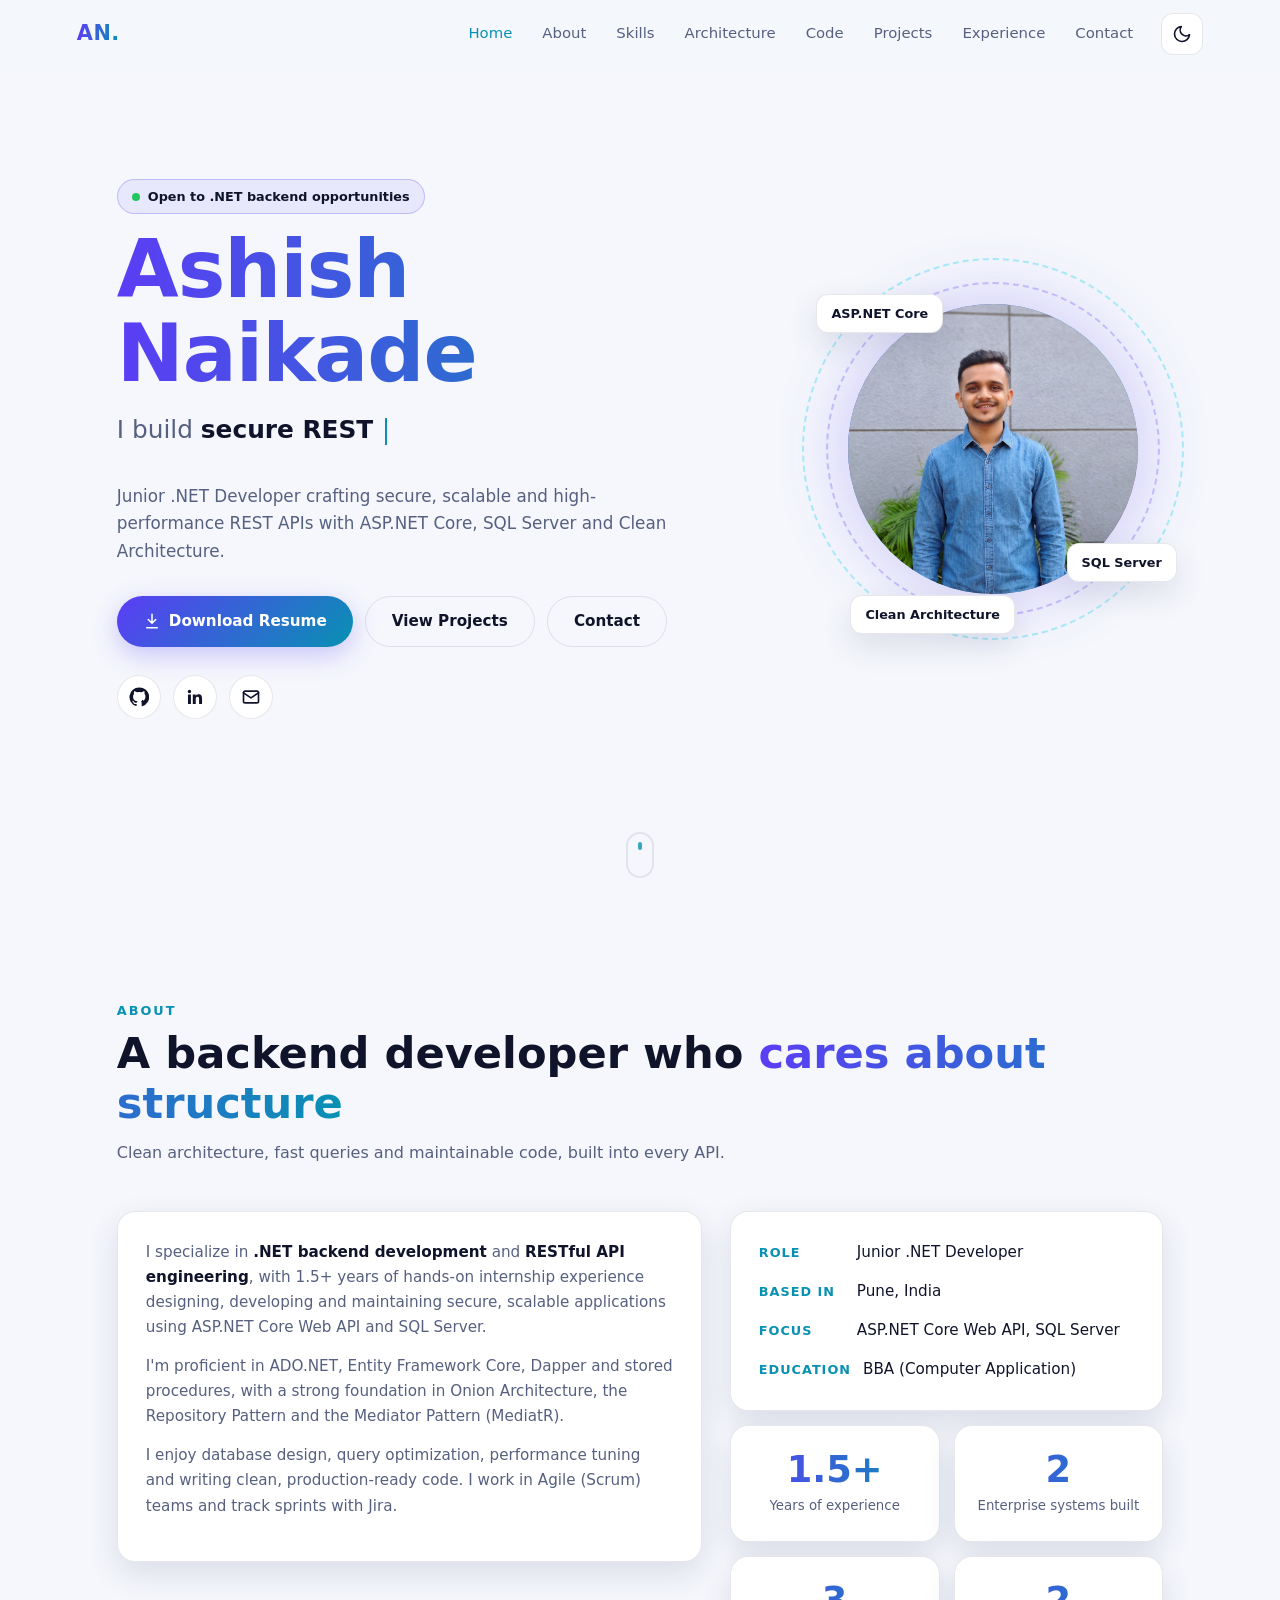
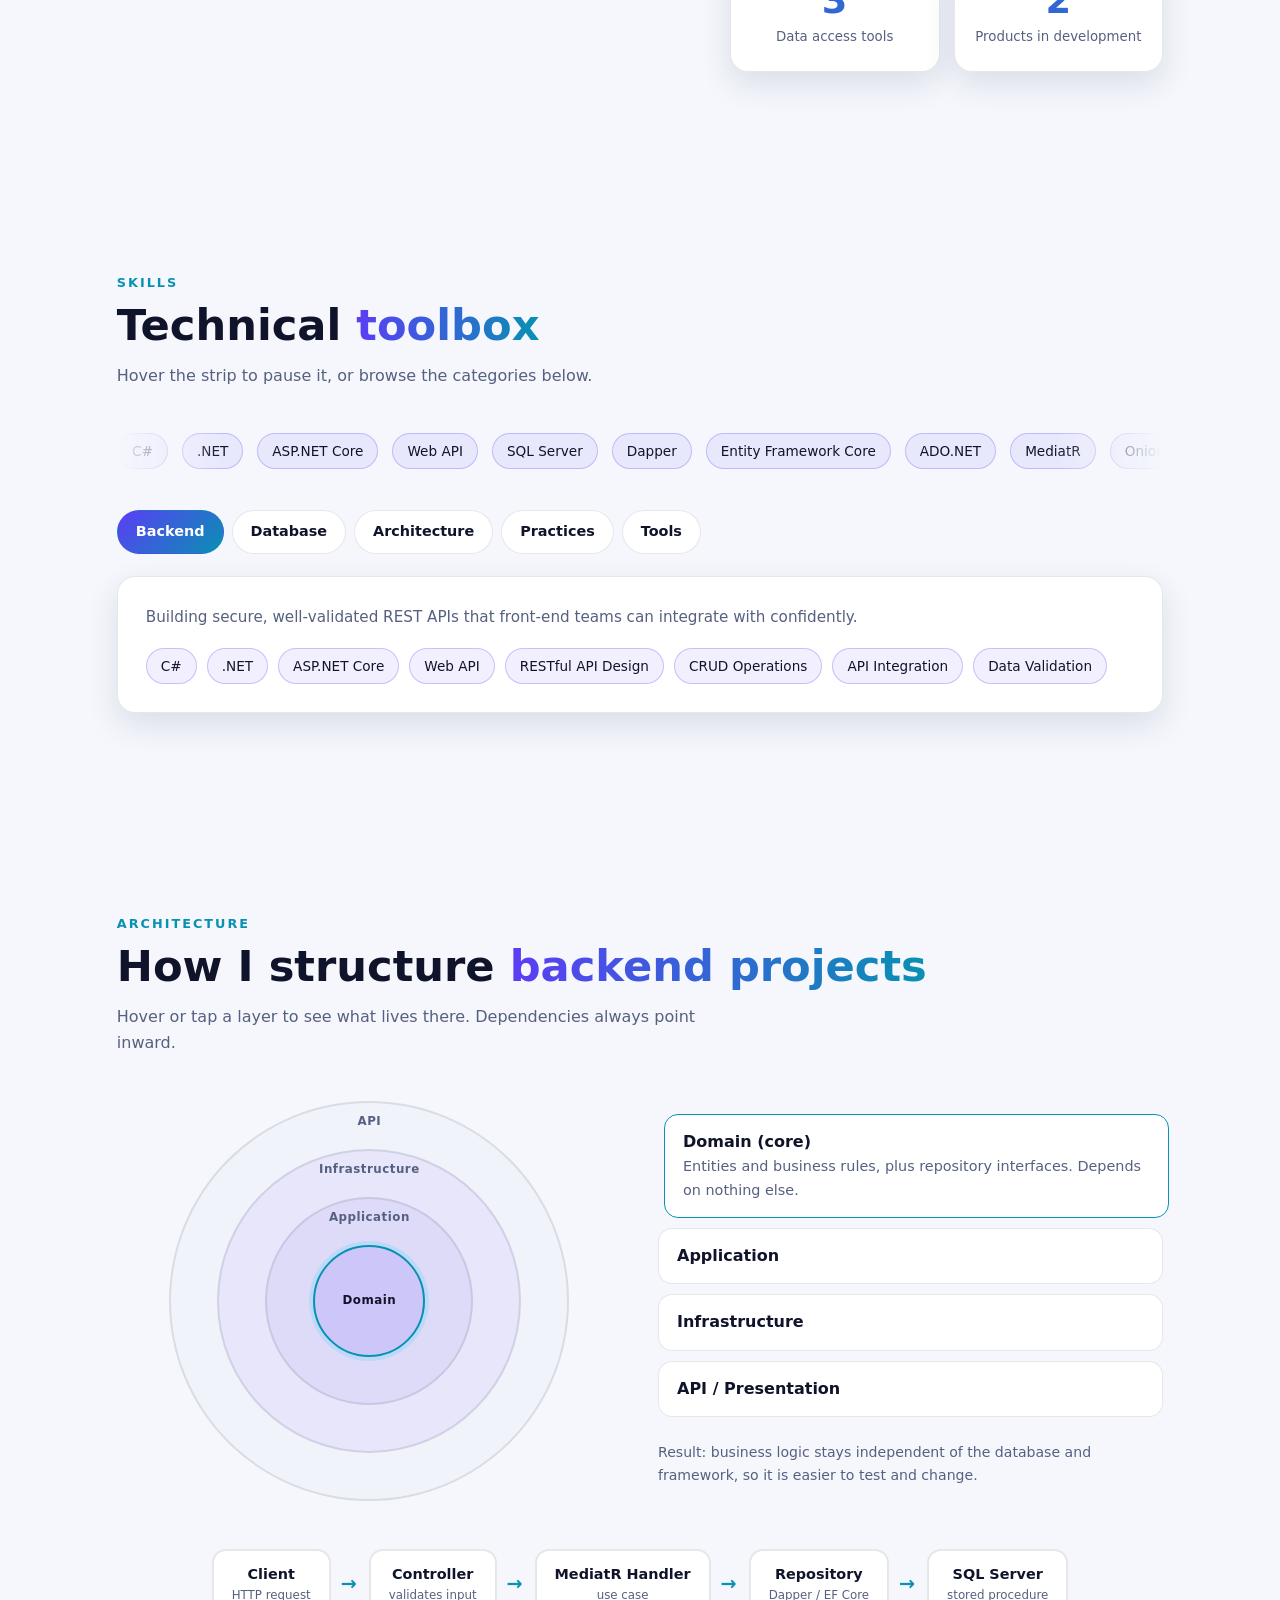
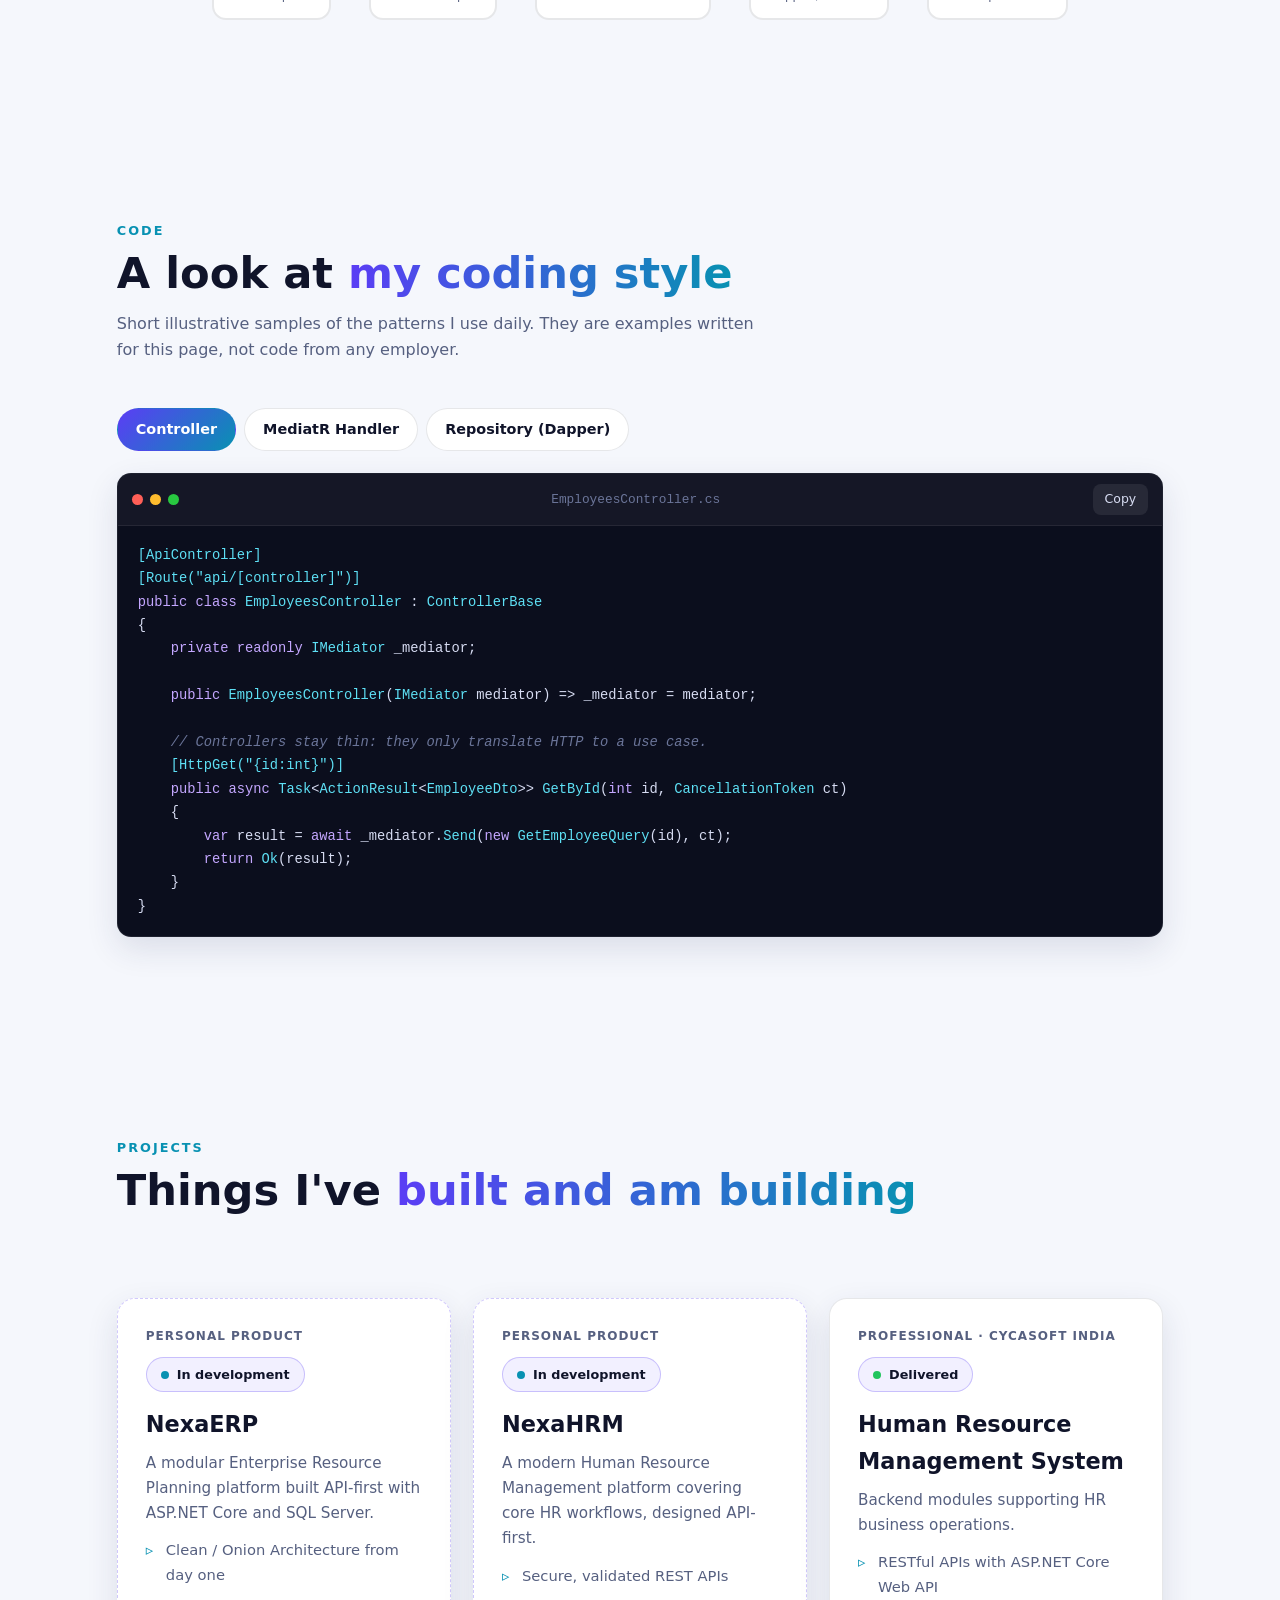
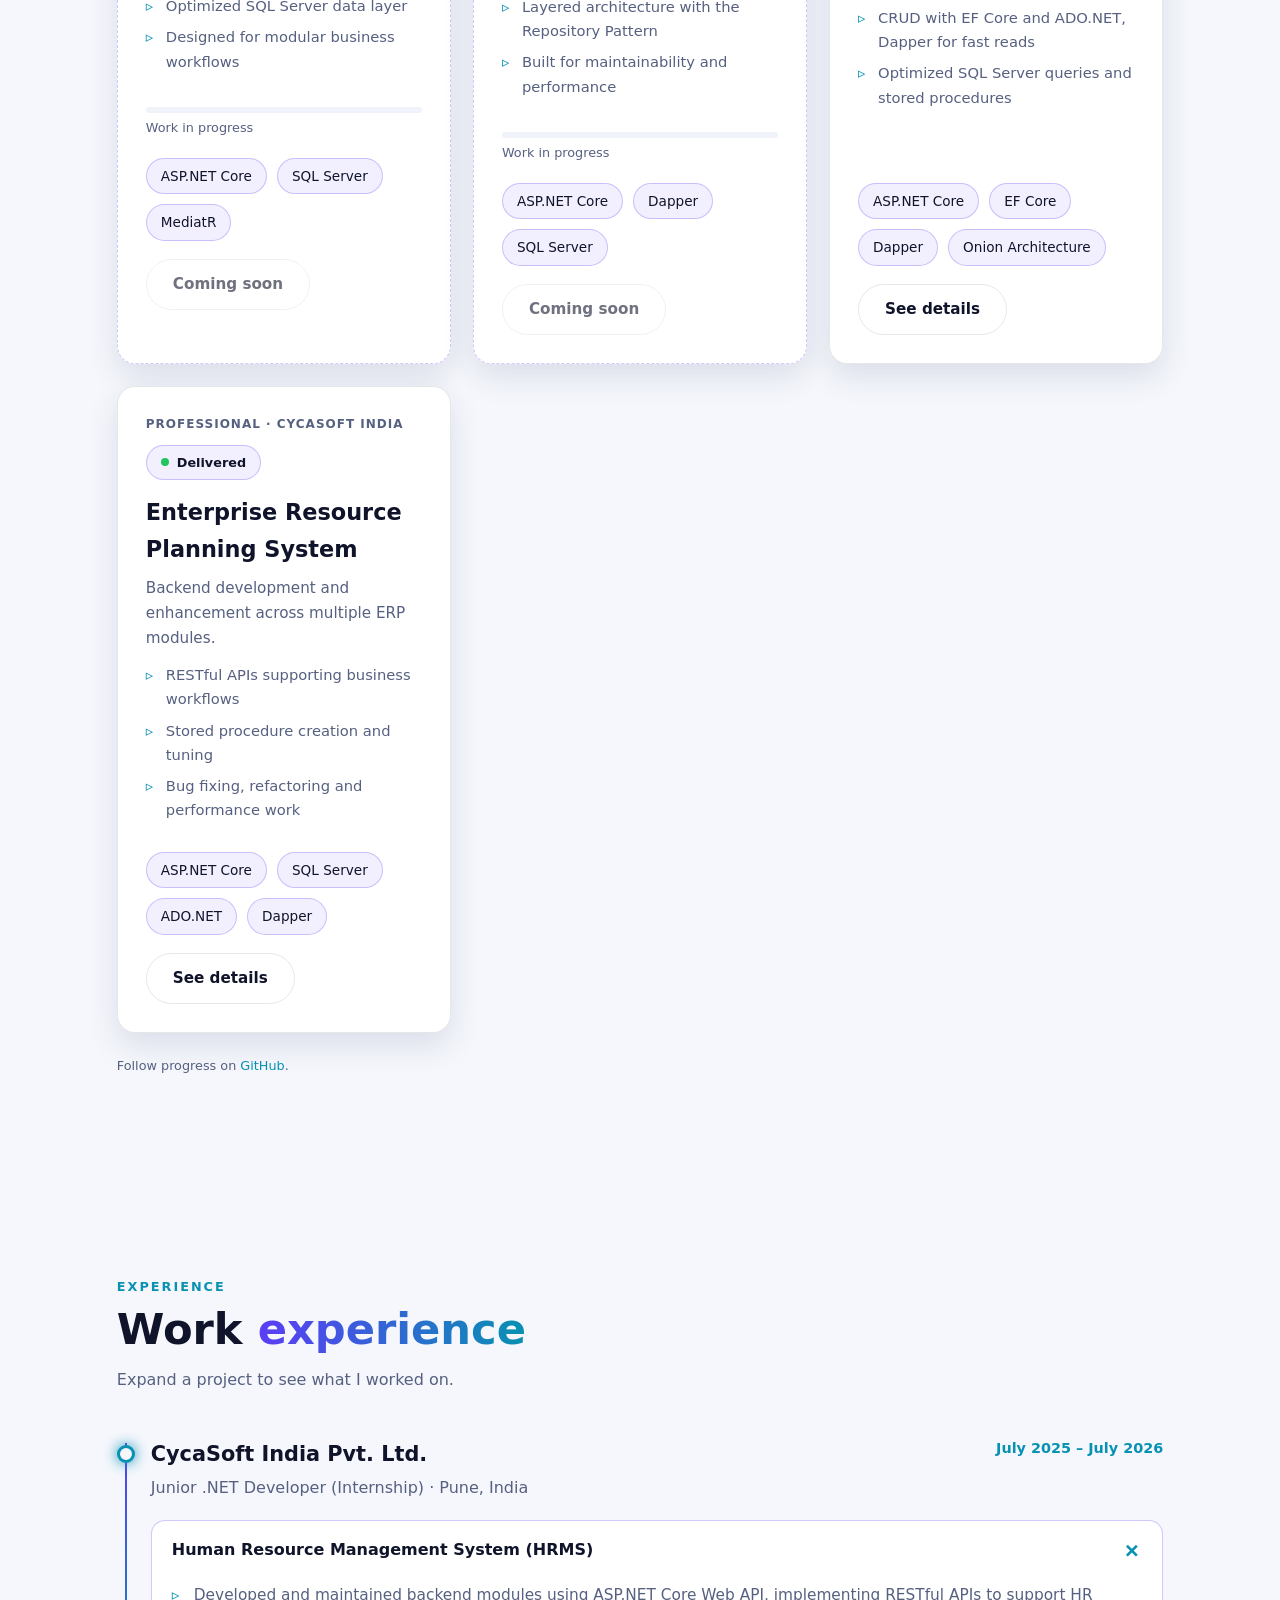
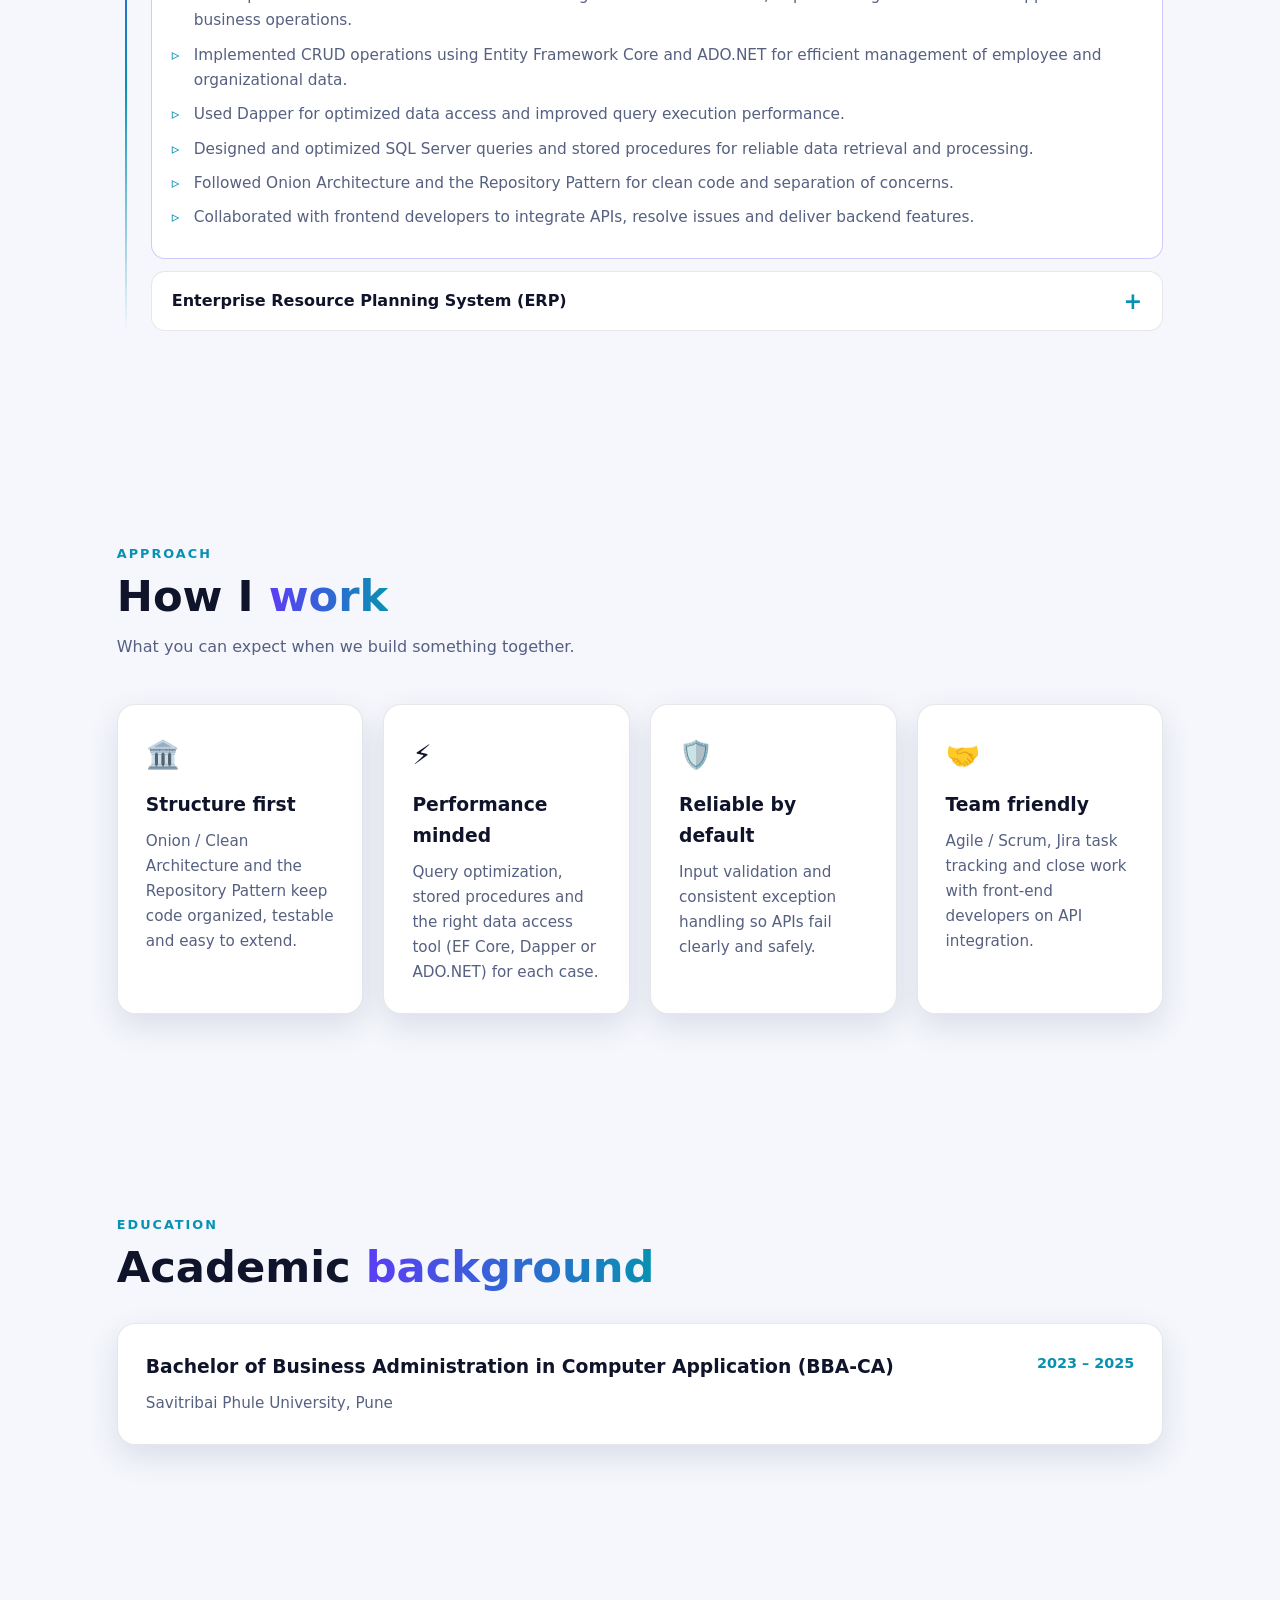
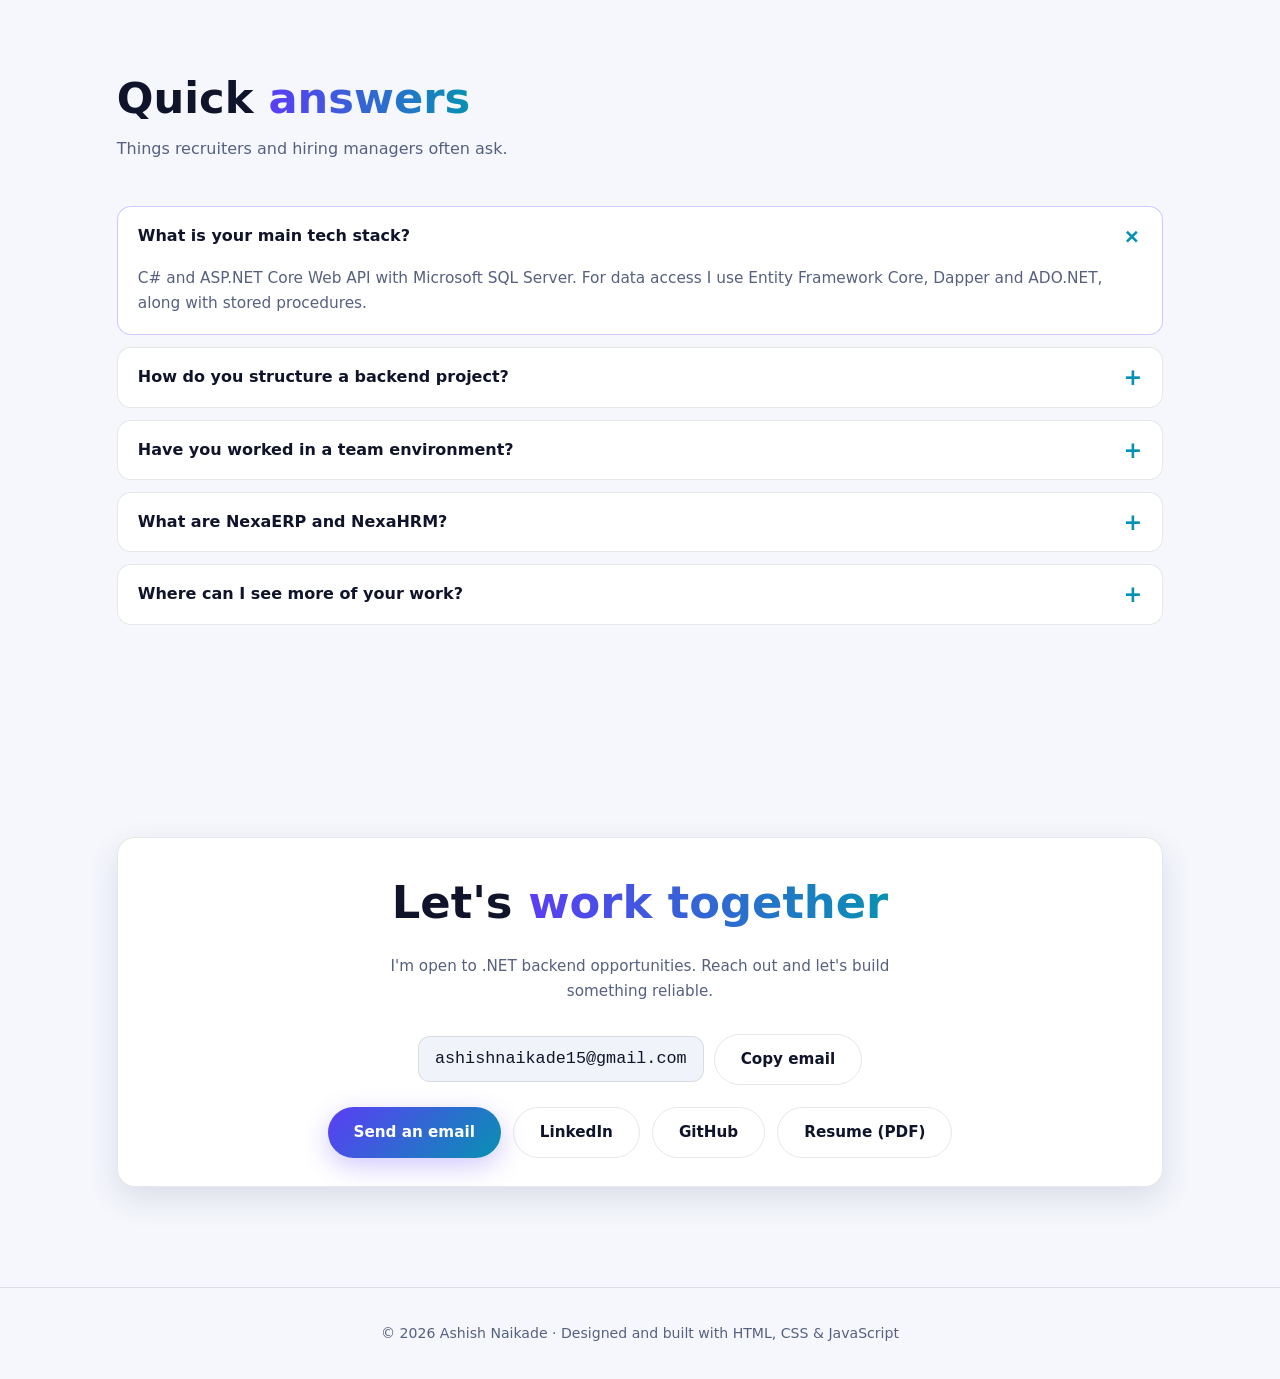
==== commit a2af86ad: "Chnages Lot 2" ====
--- a/index.html
+++ b/index.html
@@ -1,111 +1,379 @@
 <!DOCTYPE html>
-<html lang="en">
+<html lang="en" data-theme="dark">
 <head>
 <meta charset="UTF-8">
 <meta name="viewport" content="width=device-width, initial-scale=1">
 <title>Ashish Naikade | .NET Backend Developer</title>
-<meta name="description" content="Portfolio of Ashish Naikade, .NET Backend Developer specializing in ASP.NET Core Web API, SQL Server and Clean Architecture.">
+<meta name="description" content="Portfolio of Ashish Naikade, a .NET Backend Developer specializing in ASP.NET Core Web API, SQL Server and Clean Architecture.">
+<meta name="theme-color" content="#070914">
+<meta property="og:title" content="Ashish Naikade | .NET Backend Developer">
+<meta property="og:description" content="ASP.NET Core Web API, SQL Server, Clean Architecture. Explore projects, architecture and code samples.">
+<meta property="og:type" content="website">
+<link rel="icon" href="data:image/svg+xml,%3Csvg xmlns='http://www.w3.org/2000/svg' viewBox='0 0 64 64'%3E%3Cdefs%3E%3ClinearGradient id='g' x1='0' y1='0' x2='1' y2='1'%3E%3Cstop offset='0' stop-color='%237c5cff'/%3E%3Cstop offset='1' stop-color='%2322d3ee'/%3E%3C/linearGradient%3E%3C/defs%3E%3Crect width='64' height='64' rx='14' fill='url(%23g)'/%3E%3Ctext x='32' y='42' font-family='Arial' font-weight='700' font-size='28' text-anchor='middle' fill='white'%3EAN%3C/text%3E%3C/svg%3E">
+
+<!-- Set theme before first paint (no flash) and flag that JS is running -->
+<script>
+(function () {
+  var d = document.documentElement, t = null;
+  d.classList.add('js');
+  try { t = localStorage.getItem('theme'); } catch (e) {}
+  if (!t) t = (window.matchMedia && matchMedia('(prefers-color-scheme: light)').matches) ? 'light' : 'dark';
+  d.setAttribute('data-theme', t);
+  var m = document.querySelector('meta[name="theme-color"]');
+  if (m) m.setAttribute('content', t === 'light' ? '#f5f7fc' : '#070914');
+})();
+</script>
 
 <link rel="stylesheet" href="assets/css/variables.css">
 <link rel="stylesheet" href="assets/css/base.css">
 <link rel="stylesheet" href="assets/css/animations.css">
 <link rel="stylesheet" href="assets/css/layout.css">
 <link rel="stylesheet" href="assets/css/components.css">
+<link rel="stylesheet" href="assets/css/sections.css">
 <link rel="stylesheet" href="assets/css/responsive.css">
 </head>
 <body>
-<canvas id="bg"></canvas>
-<div id="progress"></div>
-
-<nav>
+<a class="skip-link" href="#main">Skip to content</a>
+<canvas id="bg" aria-hidden="true"></canvas>
+<div id="progress" aria-hidden="true"></div>
+
+<nav aria-label="Main">
   <a href="#home" class="logo grad">AN.</a>
-  <button class="burger" id="burger" aria-label="Menu">☰</button>
-  <ul id="menu">
+  <ul class="nav-links" id="menu">
     <li><a href="#home">Home</a></li>
     <li><a href="#about">About</a></li>
     <li><a href="#skills">Skills</a></li>
+    <li><a href="#architecture">Architecture</a></li>
+    <li><a href="#code">Code</a></li>
+    <li><a href="#projects">Projects</a></li>
     <li><a href="#experience">Experience</a></li>
-    <li><a href="#education">Education</a></li>
     <li><a href="#contact">Contact</a></li>
   </ul>
+  <div class="nav-actions">
+    <button class="icon-btn" id="themeToggle" aria-label="Switch to light mode" title="Toggle light / dark mode">
+      <svg class="i-sun" viewBox="0 0 24 24" fill="none" stroke="currentColor" stroke-width="2" stroke-linecap="round"><circle cx="12" cy="12" r="4"/><path d="M12 2v2M12 20v2M4.9 4.9l1.4 1.4M17.7 17.7l1.4 1.4M2 12h2M20 12h2M4.9 19.1l1.4-1.4M17.7 6.3l1.4-1.4"/></svg>
+      <svg class="i-moon" viewBox="0 0 24 24" fill="none" stroke="currentColor" stroke-width="2" stroke-linecap="round" stroke-linejoin="round"><path d="M21 12.8A9 9 0 1 1 11.2 3a7 7 0 0 0 9.8 9.8z"/></svg>
+    </button>
+    <button class="icon-btn burger" id="burger" aria-label="Menu" aria-expanded="false" aria-controls="menu">
+      <svg viewBox="0 0 24 24" fill="none" stroke="currentColor" stroke-width="2" stroke-linecap="round"><path d="M4 7h16M4 12h16M4 17h16"/></svg>
+    </button>
+  </div>
 </nav>
 
-<main>
+<main id="main">
+
+<!-- HERO -->
 <section id="home">
   <div class="hero-text">
-    <div class="hello">👋 Hello, I'm</div>
+    <span class="badge"><i class="dot"></i> Open to .NET backend opportunities</span>
     <h1 class="grad">Ashish Naikade</h1>
-    <div class="typed">I build <span id="typed"></span><i class="cursor"></i></div>
+    <div class="typed" aria-live="off">I build <span id="typed"></span><i class="cursor"></i></div>
     <p class="lead">Junior .NET Developer crafting secure, scalable and high-performance REST APIs with ASP.NET Core, SQL Server and Clean Architecture.</p>
     <div class="btns">
-      <a href="#contact" class="btn primary">Get in touch</a>
-      <a href="#experience" class="btn">View experience</a>
+      <a href="assets/resume/Ashish_Naikade_Resume.pdf" class="btn btn-primary" download>
+        <svg viewBox="0 0 24 24" fill="none" stroke="currentColor" stroke-width="2" stroke-linecap="round" stroke-linejoin="round"><path d="M12 3v12M7 10l5 5 5-5M5 21h14"/></svg>
+        Download Resume
+      </a>
+      <a href="#projects" class="btn">View Projects</a>
+      <a href="#contact" class="btn">Contact</a>
     </div>
     <div class="socials">
-      <a href="https://github.com/ashish-nexahub" target="_blank" rel="noopener" title="GitHub">GH</a>
-      <a href="https://www.linkedin.com/in/ashish-naikade-3b1a92233/" target="_blank" rel="noopener" title="LinkedIn">in</a>
-      <a href="mailto:ashishnaikade15@gmail.com" title="Email">@</a>
+      <a href="https://github.com/ashish-nexahub" target="_blank" rel="noopener" aria-label="GitHub" title="GitHub">
+        <svg viewBox="0 0 24 24" fill="currentColor"><path d="M12 .5a11.5 11.5 0 0 0-3.6 22.4c.6.1.8-.3.8-.6v-2c-3.2.7-3.9-1.5-3.9-1.5-.5-1.3-1.3-1.7-1.3-1.7-1-.7.1-.7.1-.7 1.2.1 1.8 1.2 1.8 1.2 1 1.8 2.8 1.3 3.5 1 .1-.8.4-1.3.8-1.6-2.6-.3-5.3-1.3-5.3-5.7 0-1.3.5-2.3 1.2-3.1-.1-.3-.5-1.5.1-3.1 0 0 1-.3 3.2 1.2a11 11 0 0 1 5.8 0c2.2-1.5 3.2-1.2 3.2-1.2.6 1.6.2 2.8.1 3.1.8.8 1.2 1.8 1.2 3.1 0 4.4-2.7 5.4-5.3 5.7.4.4.8 1.1.8 2.2v3.2c0 .3.2.7.8.6A11.5 11.5 0 0 0 12 .5z"/></svg>
+      </a>
+      <a href="https://www.linkedin.com/in/ashish-naikade-3b1a92233/" target="_blank" rel="noopener" aria-label="LinkedIn" title="LinkedIn">
+        <svg viewBox="0 0 24 24" fill="currentColor"><path d="M20.45 20.45h-3.56v-5.57c0-1.33-.03-3.04-1.85-3.04-1.86 0-2.14 1.45-2.14 2.94v5.67H9.35V9h3.41v1.56h.05c.48-.9 1.64-1.85 3.37-1.85 3.6 0 4.27 2.37 4.27 5.46v6.28zM5.34 7.43a2.06 2.06 0 1 1 0-4.12 2.06 2.06 0 0 1 0 4.12zM7.12 20.45H3.56V9h3.56v11.45z"/></svg>
+      </a>
+      <a href="mailto:ashishnaikade15@gmail.com" aria-label="Email" title="Email">
+        <svg viewBox="0 0 24 24" fill="none" stroke="currentColor" stroke-width="2" stroke-linecap="round" stroke-linejoin="round"><rect x="3" y="5" width="18" height="14" rx="2"/><path d="m3 7 9 6 9-6"/></svg>
+      </a>
     </div>
   </div>
   <div class="avatar-wrap">
-    <!-- Put your photo at assets/images/ashish.jpg. If it's missing, the initials show instead. -->
-    <div class="avatar">AN<img src="assets/images/ashish.jpg" alt="Ashish Naikade" onerror="this.remove()"></div>
+    <!-- Add your photo at assets/images/ashish.jpg. If it's missing, the initials show instead. -->
+    <div class="avatar">AN<img src="assets/images/ashish.jpg" alt="Portrait of Ashish Naikade" onerror="this.remove()"></div>
     <span class="chip-float c1">ASP.NET Core</span>
     <span class="chip-float c2">SQL Server</span>
-    <span class="chip-float c3">Clean Arch</span>
-  </div>
-</section>
-
+    <span class="chip-float c3">Clean Architecture</span>
+  </div>
+  <div class="scroll-cue" aria-hidden="true"></div>
+</section>
+
+<!-- ABOUT -->
 <section id="about">
-  <h2 class="title reveal">About <span class="grad">Me</span></h2>
-  <p class="sub reveal">A quick look at what I do</p>
+  <div class="eyebrow reveal">About</div>
+  <h2 class="title reveal">A backend developer who <span class="grad">cares about structure</span></h2>
+  <p class="sub reveal">Clean architecture, fast queries and maintainable code, built into every API.</p>
   <div class="about-grid">
-    <div class="glass reveal">
+    <div class="card reveal">
       <p>I specialize in <b>.NET backend development</b> and <b>RESTful API engineering</b>, with 1.5+ years of hands-on internship experience designing, developing and maintaining secure, scalable applications using ASP.NET Core Web API and SQL Server.</p>
       <p>I'm proficient in ADO.NET, Entity Framework Core, Dapper and stored procedures, with a strong foundation in Onion Architecture, the Repository Pattern and the Mediator Pattern (MediatR).</p>
-      <p>I enjoy database design, query optimization, performance tuning and writing clean, maintainable, production-ready code. I work in Agile (Scrum) teams and track sprints with Jira.</p>
-    </div>
-    <div class="stats reveal">
-      <div class="glass stat"><b class="grad" data-count="1.5" data-suffix="+">0</b><small>Years experience</small></div>
-      <div class="glass stat"><b class="grad" data-count="2" data-suffix="">0</b><small>Enterprise projects</small></div>
-      <div class="glass stat"><b class="grad" data-count="3" data-suffix="">0</b><small>Data access tools</small></div>
-      <div class="glass stat"><b class="grad" data-count="100" data-suffix="%">0</b><small>Clean code focus</small></div>
-    </div>
-  </div>
-</section>
-
+      <p>I enjoy database design, query optimization, performance tuning and writing clean, production-ready code. I work in Agile (Scrum) teams and track sprints with Jira.</p>
+    </div>
+    <div class="reveal" style="--d:.1s">
+      <ul class="facts card" style="margin-bottom:14px">
+        <li><span>Role</span> Junior .NET Developer</li>
+        <li><span>Based in</span> Pune, India</li>
+        <li><span>Focus</span> ASP.NET Core Web API, SQL Server</li>
+        <li><span>Education</span> BBA (Computer Application)</li>
+      </ul>
+      <div class="stats">
+        <div class="card stat"><b class="grad" data-count="1.5" data-suffix="+">0</b><small>Years of experience</small></div>
+        <div class="card stat"><b class="grad" data-count="2" data-suffix="">0</b><small>Enterprise systems built</small></div>
+        <div class="card stat"><b class="grad" data-count="3" data-suffix="">0</b><small>Data access tools</small></div>
+        <div class="card stat"><b class="grad" data-count="2" data-suffix="">0</b><small>Products in development</small></div>
+      </div>
+    </div>
+  </div>
+</section>
+
+<!-- SKILLS -->
 <section id="skills">
-  <h2 class="title reveal">Technical <span class="grad">Skills</span></h2>
-  <p class="sub reveal">Tools and practices I work with</p>
-  <div class="skill-grid">
-    <div class="glass skill-card reveal"><h3>⚙️ Backend</h3><div class="chips">
-      <span class="chip">C#</span><span class="chip">.NET</span><span class="chip">ASP.NET Core</span><span class="chip">Web API</span><span class="chip">RESTful APIs</span><span class="chip">CRUD</span><span class="chip">API Integration</span><span class="chip">Data Validation</span></div></div>
-    <div class="glass skill-card reveal"><h3>🗄️ Database &amp; Data Access</h3><div class="chips">
-      <span class="chip">SQL Server</span><span class="chip">Stored Procedures</span><span class="chip">Query Optimization</span><span class="chip">ADO.NET</span><span class="chip">Entity Framework Core</span><span class="chip">Dapper</span><span class="chip">Relational Design</span></div></div>
-    <div class="glass skill-card reveal"><h3>🏛️ Architecture</h3><div class="chips">
-      <span class="chip">Clean Architecture</span><span class="chip">Onion Architecture</span><span class="chip">Repository Pattern</span><span class="chip">MediatR</span><span class="chip">Layered Architecture</span></div></div>
-    <div class="glass skill-card reveal"><h3>🧰 Engineering</h3><div class="chips">
-      <span class="chip">OOP</span><span class="chip">SOLID</span><span class="chip">Clean Code</span><span class="chip">Exception Handling</span><span class="chip">Performance Tuning</span></div></div>
-    <div class="glass skill-card reveal"><h3>🚀 Tools &amp; Process</h3><div class="chips">
-      <span class="chip">Git</span><span class="chip">GitHub</span><span class="chip">Jira</span><span class="chip">Agile</span><span class="chip">Scrum</span><span class="chip">Sprint Planning</span></div></div>
-  </div>
-  <div class="bars reveal" id="bars">
-    <div class="bar"><div class="row"><span>ASP.NET Core Web API</span><span>90%</span></div><div class="track"><div class="fill" data-w="90"></div></div></div>
-    <div class="bar"><div class="row"><span>SQL Server &amp; Stored Procedures</span><span>85%</span></div><div class="track"><div class="fill" data-w="85"></div></div></div>
-    <div class="bar"><div class="row"><span>Entity Framework Core / Dapper</span><span>85%</span></div><div class="track"><div class="fill" data-w="85"></div></div></div>
-    <div class="bar"><div class="row"><span>Clean / Onion Architecture</span><span>80%</span></div><div class="track"><div class="fill" data-w="80"></div></div></div>
-  </div>
-</section>
-
+  <div class="eyebrow reveal">Skills</div>
+  <h2 class="title reveal">Technical <span class="grad">toolbox</span></h2>
+  <p class="sub reveal">Hover the strip to pause it, or browse the categories below.</p>
+
+  <div class="marquee reveal" aria-hidden="true">
+    <div class="marquee-track">
+      <span class="chip">C#</span><span class="chip">.NET</span><span class="chip">ASP.NET Core</span><span class="chip">Web API</span><span class="chip">SQL Server</span><span class="chip">Dapper</span><span class="chip">Entity Framework Core</span><span class="chip">ADO.NET</span><span class="chip">MediatR</span><span class="chip">Onion Architecture</span><span class="chip">Repository Pattern</span><span class="chip">Stored Procedures</span><span class="chip">Git</span><span class="chip">Jira</span><span class="chip">Scrum</span>
+    </div>
+  </div>
+
+  <div data-tabs class="reveal">
+    <div class="tablist" role="tablist" aria-label="Skill categories">
+      <button class="tab" role="tab" id="t-be" aria-controls="p-be" aria-selected="true">Backend</button>
+      <button class="tab" role="tab" id="t-db" aria-controls="p-db" aria-selected="false" tabindex="-1">Database</button>
+      <button class="tab" role="tab" id="t-ar" aria-controls="p-ar" aria-selected="false" tabindex="-1">Architecture</button>
+      <button class="tab" role="tab" id="t-pr" aria-controls="p-pr" aria-selected="false" tabindex="-1">Practices</button>
+      <button class="tab" role="tab" id="t-to" aria-controls="p-to" aria-selected="false" tabindex="-1">Tools</button>
+    </div>
+    <div class="card">
+      <div class="tabpanel" role="tabpanel" id="p-be" aria-labelledby="t-be">
+        <p>Building secure, well-validated REST APIs that front-end teams can integrate with confidently.</p>
+        <div class="chips"><span class="chip">C#</span><span class="chip">.NET</span><span class="chip">ASP.NET Core</span><span class="chip">Web API</span><span class="chip">RESTful API Design</span><span class="chip">CRUD Operations</span><span class="chip">API Integration</span><span class="chip">Data Validation</span></div>
+      </div>
+      <div class="tabpanel" role="tabpanel" id="p-db" aria-labelledby="t-db" hidden>
+        <p>Relational design plus the right data access tool for each job: ORM convenience or raw speed.</p>
+        <div class="chips"><span class="chip">Microsoft SQL Server</span><span class="chip">Stored Procedures</span><span class="chip">SQL Queries</span><span class="chip">Query Optimization</span><span class="chip">ADO.NET</span><span class="chip">Entity Framework Core</span><span class="chip">Dapper</span><span class="chip">Relational Design</span></div>
+      </div>
+      <div class="tabpanel" role="tabpanel" id="p-ar" aria-labelledby="t-ar" hidden>
+        <p>Layered designs with clear boundaries so features stay easy to change, test and extend.</p>
+        <div class="chips"><span class="chip">Clean Architecture</span><span class="chip">Onion Architecture</span><span class="chip">Repository Pattern</span><span class="chip">Mediator Pattern (MediatR)</span><span class="chip">Layered Architecture</span></div>
+      </div>
+      <div class="tabpanel" role="tabpanel" id="p-pr" aria-labelledby="t-pr" hidden>
+        <p>Habits that keep production code readable, reusable and reliable.</p>
+        <div class="chips"><span class="chip">OOP</span><span class="chip">SOLID Principles</span><span class="chip">Clean Code</span><span class="chip">Code Reusability</span><span class="chip">Exception Handling</span><span class="chip">Performance Tuning</span></div>
+      </div>
+      <div class="tabpanel" role="tabpanel" id="p-to" aria-labelledby="t-to" hidden>
+        <p>Day-to-day collaboration and delivery tooling.</p>
+        <div class="chips"><span class="chip">Git</span><span class="chip">GitHub</span><span class="chip">Jira</span><span class="chip">Agile</span><span class="chip">Scrum</span><span class="chip">Sprint Planning</span><span class="chip">Task Tracking</span></div>
+      </div>
+    </div>
+  </div>
+</section>
+
+<!-- ARCHITECTURE -->
+<section id="architecture">
+  <div class="eyebrow reveal">Architecture</div>
+  <h2 class="title reveal">How I structure <span class="grad">backend projects</span></h2>
+  <p class="sub reveal">Hover or tap a layer to see what lives there. Dependencies always point inward.</p>
+
+  <div class="arch-grid" data-layers>
+    <div class="onion reveal" role="group" aria-label="Onion architecture diagram">
+      <div class="ring" data-layer="api">API</div>
+      <div class="ring" data-layer="infra">Infrastructure</div>
+      <div class="ring" data-layer="app">Application</div>
+      <div class="ring active" data-layer="domain">Domain</div>
+    </div>
+    <div class="layer-list reveal" style="--d:.1s">
+      <button class="layer-btn active" data-layer="domain"><b>Domain (core)</b><span>Entities and business rules, plus repository interfaces. Depends on nothing else.</span></button>
+      <button class="layer-btn" data-layer="app"><b>Application</b><span>Use cases as MediatR requests and handlers, DTOs and validation. Talks to the domain through interfaces.</span></button>
+      <button class="layer-btn" data-layer="infra"><b>Infrastructure</b><span>Repository implementations using Dapper, EF Core or ADO.NET, stored procedures and SQL Server access.</span></button>
+      <button class="layer-btn" data-layer="api"><b>API / Presentation</b><span>Thin ASP.NET Core controllers, middleware, exception handling and dependency injection setup.</span></button>
+      <p class="dep-note">Result: business logic stays independent of the database and framework, so it is easier to test and change.</p>
+    </div>
+  </div>
+
+  <div class="flow reveal" aria-label="Typical request flow">
+    <div class="flow-node" style="--i:0">Client<small>HTTP request</small></div>
+    <div class="flow-node" style="--i:1">Controller<small>validates input</small></div>
+    <div class="flow-node" style="--i:2">MediatR Handler<small>use case</small></div>
+    <div class="flow-node" style="--i:3">Repository<small>Dapper / EF Core</small></div>
+    <div class="flow-node" style="--i:4">SQL Server<small>stored procedure</small></div>
+  </div>
+</section>
+
+<!-- CODE -->
+<section id="code">
+  <div class="eyebrow reveal">Code</div>
+  <h2 class="title reveal">A look at <span class="grad">my coding style</span></h2>
+  <p class="sub reveal">Short illustrative samples of the patterns I use daily. They are examples written for this page, not code from any employer.</p>
+
+  <div data-tabs class="reveal">
+    <div class="tablist" role="tablist" aria-label="Code samples">
+      <button class="tab" role="tab" id="c-ctl" aria-controls="cp-ctl" aria-selected="true">Controller</button>
+      <button class="tab" role="tab" id="c-han" aria-controls="cp-han" aria-selected="false" tabindex="-1">MediatR Handler</button>
+      <button class="tab" role="tab" id="c-rep" aria-controls="cp-rep" aria-selected="false" tabindex="-1">Repository (Dapper)</button>
+    </div>
+
+    <div class="tabpanel" role="tabpanel" id="cp-ctl" aria-labelledby="c-ctl">
+      <div class="code-wrap">
+        <div class="code-bar"><div class="dots"><i></i><i></i><i></i></div><span class="fname">EmployeesController.cs</span><button class="copy-btn" data-copy-target="#code-ctl">Copy</button></div>
+<pre><code id="code-ctl" data-lang="csharp">
+[ApiController]
+[Route("api/[controller]")]
+public class EmployeesController : ControllerBase
+{
+    private readonly IMediator _mediator;
+
+    public EmployeesController(IMediator mediator) => _mediator = mediator;
+
+    // Controllers stay thin: they only translate HTTP to a use case.
+    [HttpGet("{id:int}")]
+    public async Task&lt;ActionResult&lt;EmployeeDto&gt;&gt; GetById(int id, CancellationToken ct)
+    {
+        var result = await _mediator.Send(new GetEmployeeQuery(id), ct);
+        return Ok(result);
+    }
+}
+</code></pre>
+      </div>
+    </div>
+
+    <div class="tabpanel" role="tabpanel" id="cp-han" aria-labelledby="c-han" hidden>
+      <div class="code-wrap">
+        <div class="code-bar"><div class="dots"><i></i><i></i><i></i></div><span class="fname">GetEmployeeHandler.cs</span><button class="copy-btn" data-copy-target="#code-han">Copy</button></div>
+<pre><code id="code-han" data-lang="csharp">
+public record GetEmployeeQuery(int Id) : IRequest&lt;EmployeeDto&gt;;
+
+public class GetEmployeeHandler : IRequestHandler&lt;GetEmployeeQuery, EmployeeDto&gt;
+{
+    private readonly IEmployeeRepository _repository;
+
+    public GetEmployeeHandler(IEmployeeRepository repository) => _repository = repository;
+
+    public async Task&lt;EmployeeDto&gt; Handle(GetEmployeeQuery request, CancellationToken ct)
+    {
+        var employee = await _repository.GetByIdAsync(request.Id, ct);
+
+        if (employee is null)
+            throw new NotFoundException("Employee", request.Id);
+
+        return new EmployeeDto(employee.Id, employee.FullName, employee.Department);
+    }
+}
+</code></pre>
+      </div>
+    </div>
+
+    <div class="tabpanel" role="tabpanel" id="cp-rep" aria-labelledby="c-rep" hidden>
+      <div class="code-wrap">
+        <div class="code-bar"><div class="dots"><i></i><i></i><i></i></div><span class="fname">EmployeeRepository.cs</span><button class="copy-btn" data-copy-target="#code-rep">Copy</button></div>
+<pre><code id="code-rep" data-lang="csharp">
+public class EmployeeRepository : IEmployeeRepository
+{
+    private readonly IDbConnectionFactory _factory;
+
+    public EmployeeRepository(IDbConnectionFactory factory) => _factory = factory;
+
+    public async Task&lt;Employee?&gt; GetByIdAsync(int id, CancellationToken ct)
+    {
+        using var db = _factory.Create();
+
+        // Dapper + stored procedure: fast, explicit and easy to tune in SQL Server.
+        return await db.QuerySingleOrDefaultAsync&lt;Employee&gt;(
+            new CommandDefinition(
+                "usp_Employee_GetById",
+                new { Id = id },
+                commandType: CommandType.StoredProcedure,
+                cancellationToken: ct));
+    }
+}
+</code></pre>
+      </div>
+    </div>
+  </div>
+</section>
+
+<!-- PROJECTS -->
+<section id="projects">
+  <div class="eyebrow reveal">Projects</div>
+  <h2 class="title reveal">Things I've <span class="grad">built and am building</span></h2>
+  <p class="sub reveal">Production systems I contributed to, and two products I'm developing myself.</p>
+
+  <div class="proj-grid">
+    <article class="card hover proj-card soon reveal">
+      <div class="top"><span class="kind">Personal product</span><span class="badge dev"><i class="dot"></i> In development</span></div>
+      <h3>NexaERP</h3>
+      <p>A modular Enterprise Resource Planning platform built API-first with ASP.NET Core and SQL Server.</p>
+      <ul>
+        <li>Clean / Onion Architecture from day one</li>
+        <li>Optimized SQL Server data layer</li>
+        <li>Designed for modular business workflows</li>
+      </ul>
+      <div class="progress-line" aria-hidden="true"></div>
+      <div class="small-note">Work in progress</div>
+      <div class="chips" style="margin-top:14px"><span class="chip">ASP.NET Core</span><span class="chip">SQL Server</span><span class="chip">MediatR</span></div>
+      <div class="actions"><span class="btn is-disabled" aria-disabled="true">Coming soon</span></div>
+    </article>
+
+    <article class="card hover proj-card soon reveal" style="--d:.1s">
+      <div class="top"><span class="kind">Personal product</span><span class="badge dev"><i class="dot"></i> In development</span></div>
+      <h3>NexaHRM</h3>
+      <p>A modern Human Resource Management platform covering core HR workflows, designed API-first.</p>
+      <ul>
+        <li>Secure, validated REST APIs</li>
+        <li>Layered architecture with the Repository Pattern</li>
+        <li>Built for maintainability and performance</li>
+      </ul>
+      <div class="progress-line" aria-hidden="true"></div>
+      <div class="small-note">Work in progress</div>
+      <div class="chips" style="margin-top:14px"><span class="chip">ASP.NET Core</span><span class="chip">Dapper</span><span class="chip">SQL Server</span></div>
+      <div class="actions"><span class="btn is-disabled" aria-disabled="true">Coming soon</span></div>
+    </article>
+
+    <article class="card hover proj-card reveal" style="--d:.15s">
+      <div class="top"><span class="kind">Professional · CycaSoft India</span><span class="badge"><i class="dot"></i> Delivered</span></div>
+      <h3>Human Resource Management System</h3>
+      <p>Backend modules supporting HR business operations.</p>
+      <ul>
+        <li>RESTful APIs with ASP.NET Core Web API</li>
+        <li>CRUD with EF Core and ADO.NET, Dapper for fast reads</li>
+        <li>Optimized SQL Server queries and stored procedures</li>
+      </ul>
+      <div class="chips"><span class="chip">ASP.NET Core</span><span class="chip">EF Core</span><span class="chip">Dapper</span><span class="chip">Onion Architecture</span></div>
+      <div class="actions"><a class="btn" href="#experience">See details</a></div>
+    </article>
+
+    <article class="card hover proj-card reveal" style="--d:.2s">
+      <div class="top"><span class="kind">Professional · CycaSoft India</span><span class="badge"><i class="dot"></i> Delivered</span></div>
+      <h3>Enterprise Resource Planning System</h3>
+      <p>Backend development and enhancement across multiple ERP modules.</p>
+      <ul>
+        <li>RESTful APIs supporting business workflows</li>
+        <li>Stored procedure creation and tuning</li>
+        <li>Bug fixing, refactoring and performance work</li>
+      </ul>
+      <div class="chips"><span class="chip">ASP.NET Core</span><span class="chip">SQL Server</span><span class="chip">ADO.NET</span><span class="chip">Dapper</span></div>
+      <div class="actions"><a class="btn" href="#experience">See details</a></div>
+    </article>
+  </div>
+  <p class="small-note reveal" style="margin-top:22px">Follow progress on <a href="https://github.com/ashish-nexahub" target="_blank" rel="noopener" style="color:var(--a2)">GitHub</a>.</p>
+</section>
+
+<!-- EXPERIENCE -->
 <section id="experience">
-  <h2 class="title reveal">Work <span class="grad">Experience</span></h2>
-  <p class="sub reveal">Where I've been building</p>
+  <div class="eyebrow reveal">Experience</div>
+  <h2 class="title reveal">Work <span class="grad">experience</span></h2>
+  <p class="sub reveal">Expand a project to see what I worked on.</p>
   <div class="timeline">
     <div class="tl-item reveal">
       <div class="tl-head"><h3>CycaSoft India Pvt. Ltd.</h3><span class="date">July 2025 – July 2026</span></div>
       <div class="role">Junior .NET Developer (Internship) · Pune, India</div>
-      <div class="glass">
-        <div class="proj"><h4>Human Resource Management System (HRMS)</h4><ul>
+
+      <details class="acc" open>
+        <summary>Human Resource Management System (HRMS)</summary>
+        <div class="acc-body"><ul>
           <li>Developed and maintained backend modules using ASP.NET Core Web API, implementing RESTful APIs to support HR business operations.</li>
           <li>Implemented CRUD operations using Entity Framework Core and ADO.NET for efficient management of employee and organizational data.</li>
           <li>Used Dapper for optimized data access and improved query execution performance.</li>
@@ -113,46 +381,93 @@
           <li>Followed Onion Architecture and the Repository Pattern for clean code and separation of concerns.</li>
           <li>Collaborated with frontend developers to integrate APIs, resolve issues and deliver backend features.</li>
         </ul></div>
-        <div class="proj"><h4>Enterprise Resource Planning System (ERP)</h4><ul>
+      </details>
+
+      <details class="acc">
+        <summary>Enterprise Resource Planning System (ERP)</summary>
+        <div class="acc-body"><ul>
           <li>Contributed to backend development and enhancement of ERP modules using ASP.NET Core Web API and SQL Server.</li>
           <li>Designed and implemented RESTful APIs supporting business workflows and communication between components.</li>
           <li>Developed CRUD functionality with ADO.NET and Entity Framework Core, using Dapper for high-performance operations.</li>
           <li>Created, modified and optimized stored procedures and queries to improve processing and performance.</li>
           <li>Troubleshot bugs, refactored existing code and supported performance improvements across ERP modules.</li>
         </ul></div>
-      </div>
-    </div>
-  </div>
-</section>
-
+      </details>
+    </div>
+  </div>
+</section>
+
+<!-- HOW I WORK -->
+<section id="approach">
+  <div class="eyebrow reveal">Approach</div>
+  <h2 class="title reveal">How I <span class="grad">work</span></h2>
+  <p class="sub reveal">What you can expect when we build something together.</p>
+  <div class="work-grid">
+    <div class="card hover reveal"><span class="ico">🏛️</span><h3>Structure first</h3><p>Onion / Clean Architecture and the Repository Pattern keep code organized, testable and easy to extend.</p></div>
+    <div class="card hover reveal" style="--d:.08s"><span class="ico">⚡</span><h3>Performance minded</h3><p>Query optimization, stored procedures and the right data access tool (EF Core, Dapper or ADO.NET) for each case.</p></div>
+    <div class="card hover reveal" style="--d:.16s"><span class="ico">🛡️</span><h3>Reliable by default</h3><p>Input validation and consistent exception handling so APIs fail clearly and safely.</p></div>
+    <div class="card hover reveal" style="--d:.24s"><span class="ico">🤝</span><h3>Team friendly</h3><p>Agile / Scrum, Jira task tracking and close work with front-end developers on API integration.</p></div>
+  </div>
+</section>
+
+<!-- EDUCATION -->
 <section id="education">
-  <h2 class="title reveal">Edu<span class="grad">cation</span></h2>
-  <p class="sub reveal">Academic background</p>
-  <div class="glass edu-card reveal">
+  <div class="eyebrow reveal">Education</div>
+  <h2 class="title reveal">Academic <span class="grad">background</span></h2>
+  <div class="card edu-card reveal" style="margin-top:30px">
     <div><h3>Bachelor of Business Administration in Computer Application (BBA-CA)</h3><p>Savitribai Phule University, Pune</p></div>
     <span class="date">2023 – 2025</span>
   </div>
 </section>
 
+<!-- FAQ -->
+<section id="faq">
+  <div class="eyebrow reveal">FAQ</div>
+  <h2 class="title reveal">Quick <span class="grad">answers</span></h2>
+  <p class="sub reveal">Things recruiters and hiring managers often ask.</p>
+  <div class="reveal">
+    <details class="acc" open><summary>What is your main tech stack?</summary><div class="acc-body">C# and ASP.NET Core Web API with Microsoft SQL Server. For data access I use Entity Framework Core, Dapper and ADO.NET, along with stored procedures.</div></details>
+    <details class="acc"><summary>How do you structure a backend project?</summary><div class="acc-body">Onion / Clean Architecture with the Repository Pattern and MediatR. Controllers stay thin, use cases live in handlers, and data access sits behind interfaces. See the Architecture and Code sections above.</div></details>
+    <details class="acc"><summary>Have you worked in a team environment?</summary><div class="acc-body">Yes. I worked in Agile (Scrum) teams using Jira for sprint planning and task tracking, and collaborated with front-end developers to integrate APIs and resolve issues.</div></details>
+    <details class="acc"><summary>What are NexaERP and NexaHRM?</summary><div class="acc-body">Two products I'm building myself with the same architecture principles I use professionally. Both are under development and marked "Coming soon" above.</div></details>
+    <details class="acc"><summary>Where can I see more of your work?</summary><div class="acc-body">My <a href="https://github.com/ashish-nexahub" target="_blank" rel="noopener" style="color:var(--a2)">GitHub profile</a> and my <a href="https://www.linkedin.com/in/ashish-naikade-3b1a92233/" target="_blank" rel="noopener" style="color:var(--a2)">LinkedIn</a>. You can also download my resume from the top of this page.</div></details>
+  </div>
+</section>
+
+<!-- CONTACT -->
 <section id="contact">
-  <div class="glass contact-box reveal">
+  <div class="card contact-box reveal">
     <h2>Let's <span class="grad">work together</span></h2>
     <p>I'm open to .NET backend opportunities. Reach out and let's build something reliable.</p>
+    <div class="email-row">
+      <code>ashishnaikade15@gmail.com</code>
+      <button class="btn" data-copy="ashishnaikade15@gmail.com">Copy email</button>
+    </div>
     <div class="btns">
-      <a class="btn primary" href="mailto:ashishnaikade15@gmail.com">ashishnaikade15@gmail.com</a>
+      <a class="btn btn-primary" href="mailto:ashishnaikade15@gmail.com">Send an email</a>
       <a class="btn" href="https://www.linkedin.com/in/ashish-naikade-3b1a92233/" target="_blank" rel="noopener">LinkedIn</a>
       <a class="btn" href="https://github.com/ashish-nexahub" target="_blank" rel="noopener">GitHub</a>
-    </div>
-  </div>
-</section>
+      <a class="btn" href="assets/resume/Ashish_Naikade_Resume.pdf" download>Resume (PDF)</a>
+    </div>
+  </div>
+</section>
+
 </main>
 
-<footer>© <span id="yr"></span> Ashish Naikade · Built with HTML, CSS &amp; JS</footer>
-
+<footer>© <span id="yr"></span> Ashish Naikade · Designed and built with HTML, CSS &amp; JavaScript</footer>
+
+<button id="toTop" aria-label="Back to top">
+  <svg viewBox="0 0 24 24" fill="none" stroke="currentColor" stroke-width="2.5" stroke-linecap="round" stroke-linejoin="round"><path d="M12 19V5M5 12l7-7 7 7"/></svg>
+</button>
+
+<script src="assets/js/theme.js"></script>
 <script src="assets/js/nav.js"></script>
 <script src="assets/js/typing.js"></script>
 <script src="assets/js/reveal.js"></script>
 <script src="assets/js/particles.js"></script>
+<script src="assets/js/tabs.js"></script>
+<script src="assets/js/code.js"></script>
+<script src="assets/js/copy.js"></script>
 <script src="assets/js/main.js"></script>
 </body>
 </html>
--- a/assets/css/variables.css
+++ b/assets/css/variables.css
@@ -1,12 +1,64 @@
-/* Design tokens: edit colors here to re-theme the whole site */
-:root {
+/* Design tokens. Dark is the default; light overrides below.
+   Edit colors here to re-theme the whole site. */
+:root,
+:root[data-theme="dark"] {
+  color-scheme: dark;
   --bg: #070914;
-  --bg2: #0d1124;
-  --card: rgba(255, 255, 255, .04);
+  --bg-alt: #0b0f20;
+  --surface: #0f1428;
+  --surface-2: #151b36;
   --border: rgba(255, 255, 255, .09);
   --text: #e8ebf7;
   --muted: #9aa3c4;
   --a1: #7c5cff;
   --a2: #22d3ee;
   --a3: #f472b6;
+  --nav-bg: rgba(7, 9, 20, .78);
+  --shadow: 0 12px 40px rgba(0, 0, 0, .35);
+  --glow: rgba(124, 92, 255, .45);
+  --chip-bg: rgba(124, 92, 255, .13);
+  --chip-border: rgba(124, 92, 255, .38);
+  /* particle colors (r,g,b) and opacity */
+  --p1: 124, 92, 255;
+  --p2: 34, 211, 238;
+  --p3: 244, 114, 182;
+  --p-dot: .8;
+  --p-line: .22;
 }
+
+:root[data-theme="light"] {
+  color-scheme: light;
+  --bg: #f5f7fc;
+  --bg-alt: #eceff8;
+  --surface: #ffffff;
+  --surface-2: #f1f3fa;
+  --border: rgba(16, 20, 42, .1);
+  --text: #10142a;
+  --muted: #566080;
+  --a1: #5b3df5;
+  --a2: #0891b2;
+  --a3: #db2777;
+  --nav-bg: rgba(245, 247, 252, .82);
+  --shadow: 0 12px 32px rgba(30, 40, 90, .12);
+  --glow: rgba(91, 61, 245, .28);
+  --chip-bg: rgba(91, 61, 245, .08);
+  --chip-border: rgba(91, 61, 245, .28);
+  --p1: 91, 61, 245;
+  --p2: 8, 145, 178;
+  --p3: 219, 39, 119;
+  --p-dot: .55;
+  --p-line: .2;
+}
+
+:root {
+  --r: 18px;
+  --ease: cubic-bezier(.2, .8, .2, 1);
+  --nav-h: 68px;
+  /* code blocks stay dark in both themes */
+  --code-bg: #0b0e1d;
+  --code-text: #d7dcf2;
+  --code-kw: #c4a7ff;
+  --code-ty: #5ee0f5;
+  --code-str: #9be7a6;
+  --code-cm: #6b7599;
+}
--- a/assets/css/base.css
+++ b/assets/css/base.css
@@ -1,32 +1,49 @@
-/* Reset, typography and global utilities */
-* { box-sizing: border-box; margin: 0; padding: 0; }
-html { scroll-behavior: smooth; }
+/* Reset, typography, global utilities */
+*, *::before, *::after { box-sizing: border-box; margin: 0; padding: 0; }
+html { scroll-behavior: smooth; scroll-padding-top: var(--nav-h); -webkit-text-size-adjust: 100%; }
 body {
-  font-family: 'Segoe UI', system-ui, -apple-system, Roboto, sans-serif;
+  font-family: 'Segoe UI', system-ui, -apple-system, Roboto, 'Helvetica Neue', sans-serif;
   background: var(--bg);
   color: var(--text);
-  line-height: 1.6;
+  line-height: 1.65;
   overflow-x: hidden;
+  transition: background-color .35s ease, color .35s ease;
 }
 a { color: inherit; text-decoration: none; }
+img, svg { max-width: 100%; display: block; }
+button { font: inherit; color: inherit; cursor: pointer; }
+::selection { background: var(--a1); color: #fff; }
 
-#bg { position: fixed; inset: 0; z-index: -1; }
+:focus-visible { outline: 2px solid var(--a2); outline-offset: 3px; border-radius: 6px; }
 
-section { padding: 110px 6vw; max-width: 1200px; margin: auto; }
-h2.title { font-size: clamp(1.8rem, 4vw, 2.6rem); margin-bottom: 12px; }
-.sub { color: var(--muted); margin-bottom: 46px; }
+.skip-link {
+  position: absolute; left: 12px; top: -60px; z-index: 200;
+  background: var(--a1); color: #fff; padding: 10px 16px; border-radius: 10px;
+}
+.skip-link:focus { top: 12px; }
+
+#bg { position: fixed; inset: 0; width: 100%; height: 100%; z-index: -1; pointer-events: none; }
+
+section { padding: 100px 6vw; max-width: 1200px; margin: auto; }
+
+.eyebrow {
+  color: var(--a2); font-weight: 700; letter-spacing: 2px;
+  text-transform: uppercase; font-size: .8rem; margin-bottom: 8px;
+}
+h2.title { font-size: clamp(1.9rem, 4vw, 2.7rem); line-height: 1.15; margin-bottom: 12px; }
+.sub { color: var(--muted); margin-bottom: 44px; max-width: 640px; }
 .date { color: var(--a2); font-size: .9rem; font-weight: 600; }
 
 .grad {
   background: linear-gradient(90deg, var(--a1), var(--a2), var(--a3));
   background-size: 200% auto;
-  -webkit-background-clip: text;
-  background-clip: text;
-  color: transparent;
-  animation: shine 6s linear infinite;
+  -webkit-background-clip: text; background-clip: text;
+  color: transparent; -webkit-text-fill-color: transparent;
+  animation: shine 7s linear infinite;
 }
 
 footer {
-  text-align: center; padding: 30px; color: var(--muted);
-  font-size: .85rem; border-top: 1px solid var(--border);
+  text-align: center; padding: 34px 6vw; color: var(--muted);
+  font-size: .88rem; border-top: 1px solid var(--border);
 }
+footer a { color: var(--a2); }
--- a/assets/css/animations.css
+++ b/assets/css/animations.css
@@ -1,13 +1,31 @@
-/* All keyframes and scroll-reveal states */
+/* Keyframes + reveal states. Only transform/opacity are animated for smoothness. */
 @keyframes shine { to { background-position: 200% center; } }
 @keyframes blink { 50% { opacity: 0; } }
 @keyframes spin { to { transform: rotate(360deg); } }
-@keyframes float { 50% { transform: translateY(-18px); } }
+@keyframes float { 50% { transform: translateY(-14px); } }
+@keyframes marquee { to { transform: translateX(-50%); } }
+@keyframes pulse-dot {
+  0% { box-shadow: 0 0 0 0 rgba(34, 211, 238, .55); }
+  70% { box-shadow: 0 0 0 10px rgba(34, 211, 238, 0); }
+  100% { box-shadow: 0 0 0 0 rgba(34, 211, 238, 0); }
+}
+@keyframes sweep { to { transform: translateX(120%); } }
+@keyframes flow-glow {
+  0%, 22% { border-color: var(--a2); box-shadow: 0 0 0 3px rgba(34, 211, 238, .22); transform: translateY(-3px); }
+  30%, 100% { border-color: var(--border); box-shadow: none; transform: none; }
+}
+@keyframes bounce-y { 50% { transform: translateY(7px); } }
 
-.reveal { opacity: 0; transform: translateY(40px); transition: opacity .9s, transform .9s; }
-.reveal.show { opacity: 1; transform: none; }
+/* Reveal only hides content when JS is running (html.js), so no-JS visitors see everything */
+html.js .reveal {
+  opacity: 0; transform: translateY(32px);
+  transition: opacity .8s var(--ease), transform .8s var(--ease);
+  transition-delay: var(--d, 0s);
+}
+html.js .reveal.show { opacity: 1; transform: none; }
 
 @media (prefers-reduced-motion: reduce) {
-  * { animation: none !important; transition: none !important; }
-  .reveal { opacity: 1; transform: none; }
+  html { scroll-behavior: auto; }
+  *, *::before, *::after { animation: none !important; transition: none !important; }
+  html.js .reveal { opacity: 1; transform: none; }
 }
--- a/assets/css/layout.css
+++ b/assets/css/layout.css
@@ -1,68 +1,94 @@
-/* Page chrome: progress bar, navbar, section layouts */
+/* Page chrome and main section layouts */
+
+/* Scroll progress (scaleX is GPU-cheap) */
 #progress {
-  position: fixed; top: 0; left: 0; height: 3px; width: 0; z-index: 100;
+  position: fixed; top: 0; left: 0; width: 100%; height: 3px; z-index: 120;
+  transform-origin: left; transform: scaleX(0);
   background: linear-gradient(90deg, var(--a1), var(--a2), var(--a3));
 }
 
 /* Navbar */
 nav {
-  position: fixed; top: 0; width: 100%; z-index: 50;
-  display: flex; justify-content: space-between; align-items: center;
-  padding: 16px 6vw;
-  backdrop-filter: blur(14px);
-  background: rgba(7, 9, 20, .55);
-  border-bottom: 1px solid var(--border);
+  position: fixed; top: 0; left: 0; width: 100%; height: var(--nav-h); z-index: 100;
+  display: flex; justify-content: space-between; align-items: center; gap: 16px;
+  padding: 0 6vw;
+  background: var(--nav-bg);
+  -webkit-backdrop-filter: blur(14px); backdrop-filter: blur(14px);
+  border-bottom: 1px solid transparent;
+  transition: border-color .3s, box-shadow .3s, background-color .35s;
 }
-.logo { font-weight: 800; font-size: 1.25rem; letter-spacing: .5px; }
-nav ul { display: flex; gap: 28px; list-style: none; }
-nav ul a { color: var(--muted); font-size: .95rem; position: relative; transition: color .3s; }
-nav ul a::after {
-  content: ''; position: absolute; left: 0; bottom: -4px;
-  height: 2px; width: 0; background: var(--a2); transition: width .3s;
+nav.scrolled { border-bottom-color: var(--border); box-shadow: 0 6px 24px rgba(0, 0, 0, .08); }
+.logo { font-weight: 800; font-size: 1.3rem; letter-spacing: .5px; }
+.nav-links { display: flex; gap: 6px; list-style: none; margin-left: auto; }
+.nav-links a {
+  color: var(--muted); font-size: .93rem; font-weight: 500;
+  padding: 8px 12px; border-radius: 10px; transition: color .25s, background-color .25s;
 }
-nav ul a:hover { color: #fff; }
-nav ul a:hover::after { width: 100%; }
-.burger { display: none; background: none; border: 0; color: #fff; font-size: 1.6rem; cursor: pointer; }
+.nav-links a:hover { color: var(--text); background: var(--surface-2); }
+.nav-links a.active { color: var(--a2); }
+.nav-actions { display: flex; align-items: center; gap: 8px; }
+.burger { display: none; }
 
 /* Hero */
 #home {
-  min-height: 100vh; display: flex; align-items: center; gap: 50px;
-  flex-wrap: wrap-reverse; justify-content: space-between;
+  min-height: 100vh; min-height: 100svh;
+  display: flex; align-items: center; justify-content: space-between;
+  gap: 50px; flex-wrap: wrap-reverse; padding-top: calc(var(--nav-h) + 30px);
+  position: relative;
 }
-.hero-text { flex: 1 1 420px; }
-.hero-text p.lead { max-width: 560px; margin: 18px 0 30px; color: var(--muted); }
-.hello { color: var(--a2); font-weight: 600; letter-spacing: 2px; text-transform: uppercase; font-size: .85rem; }
-h1 { font-size: clamp(2.6rem, 7vw, 5rem); line-height: 1.05; margin: 14px 0; }
-.typed { font-size: clamp(1.1rem, 2.6vw, 1.6rem); color: var(--muted); min-height: 2.2em; }
+.hero-text { flex: 1 1 440px; }
+h1 { font-size: clamp(2.7rem, 7vw, 5rem); line-height: 1.05; margin: 14px 0; letter-spacing: -1px; }
+.typed { font-size: clamp(1.1rem, 2.6vw, 1.55rem); color: var(--muted); min-height: 2.2em; }
 .typed span { color: var(--text); font-weight: 600; }
 .cursor {
   display: inline-block; width: 2px; height: 1.1em; background: var(--a2);
   vertical-align: middle; margin-left: 3px; animation: blink 1s steps(2) infinite;
 }
-.avatar-wrap { flex: 0 1 340px; display: grid; place-items: center; position: relative; }
+.lead { max-width: 580px; margin: 18px 0 30px; color: var(--muted); font-size: 1.05rem; }
+.avatar-wrap { flex: 0 1 340px; display: grid; place-items: center; position: relative; padding: 40px 0; }
+.scroll-cue {
+  position: absolute; bottom: 22px; left: 50%; margin-left: -14px;
+  width: 28px; height: 46px; border: 2px solid var(--border); border-radius: 16px; opacity: .8;
+}
+.scroll-cue::after {
+  content: ''; position: absolute; left: 50%; top: 8px; width: 4px; height: 8px; margin-left: -2px;
+  border-radius: 4px; background: var(--a2); animation: bounce-y 1.6s ease-in-out infinite;
+}
 
 /* About */
-.about-grid { display: grid; grid-template-columns: 1.4fr 1fr; gap: 40px; }
+.about-grid { display: grid; grid-template-columns: 1.35fr 1fr; gap: 28px; align-items: start; }
 .about-grid p { color: var(--muted); margin-bottom: 14px; }
-.stats { display: grid; grid-template-columns: 1fr 1fr; gap: 18px; }
+.about-grid p b { color: var(--text); }
+.facts { list-style: none; display: grid; gap: 14px; margin-bottom: 22px; }
+.facts li { display: flex; gap: 12px; align-items: baseline; font-size: .95rem; }
+.facts span { color: var(--a2); font-weight: 700; min-width: 86px; font-size: .8rem; letter-spacing: 1px; text-transform: uppercase; }
+.stats { display: grid; grid-template-columns: 1fr 1fr; gap: 14px; }
 
 /* Skills */
-.skill-grid { display: grid; grid-template-columns: repeat(auto-fit, minmax(300px, 1fr)); gap: 24px; }
-.bars { margin-top: 46px; display: grid; grid-template-columns: repeat(auto-fit, minmax(280px, 1fr)); gap: 22px 40px; }
+.marquee { overflow: hidden; margin-bottom: 40px; -webkit-mask-image: linear-gradient(90deg, transparent, #000 10%, #000 90%, transparent); mask-image: linear-gradient(90deg, transparent, #000 10%, #000 90%, transparent); }
+.marquee-track { display: flex; gap: 14px; width: max-content; animation: marquee 38s linear infinite; will-change: transform; }
+.marquee:hover .marquee-track { animation-play-state: paused; }
 
-/* Experience timeline */
-.timeline { position: relative; padding-left: 34px; }
-.timeline::before {
-  content: ''; position: absolute; left: 8px; top: 0; bottom: 0; width: 2px;
-  background: linear-gradient(var(--a1), var(--a2), transparent);
-}
+/* How I work */
+.work-grid { display: grid; grid-template-columns: repeat(auto-fit, minmax(240px, 1fr)); gap: 20px; }
 
 /* Education */
 .edu-card { display: flex; justify-content: space-between; flex-wrap: wrap; gap: 10px; }
 .edu-card p { color: var(--muted); }
 
 /* Contact */
-.contact-box { text-align: center; padding: 60px 30px; }
+.contact-box { text-align: center; padding: 60px 28px; position: relative; overflow: hidden; }
 .contact-box h2 { font-size: clamp(1.8rem, 4vw, 2.8rem); margin-bottom: 14px; }
-.contact-box p { color: var(--muted); max-width: 520px; margin: 0 auto 30px; }
+.contact-box p { color: var(--muted); max-width: 540px; margin: 0 auto 30px; }
 .contact-box .btns { justify-content: center; }
+
+/* Back to top */
+#toTop {
+  position: fixed; right: 22px; bottom: 22px; z-index: 90;
+  width: 46px; height: 46px; border-radius: 50%; display: grid; place-items: center;
+  background: linear-gradient(135deg, var(--a1), var(--a2)); color: #fff; border: 0;
+  box-shadow: var(--shadow); opacity: 0; transform: translateY(16px); pointer-events: none;
+  transition: opacity .3s, transform .3s;
+}
+#toTop.show { opacity: 1; transform: none; pointer-events: auto; }
+#toTop svg { width: 20px; height: 20px; }
--- a/assets/css/components.css
+++ b/assets/css/components.css
@@ -1,94 +1,150 @@
 /* Reusable UI components */
 
 /* Buttons */
-.btns { display: flex; gap: 14px; flex-wrap: wrap; }
+.btns { display: flex; gap: 12px; flex-wrap: wrap; }
 .btn {
-  padding: 13px 28px; border-radius: 50px; font-weight: 600; display: inline-block;
-  border: 1px solid var(--border); transition: transform .25s, box-shadow .25s;
+  display: inline-flex; align-items: center; gap: 8px; justify-content: center;
+  padding: 12px 26px; border-radius: 50px; font-weight: 600; font-size: .95rem;
+  border: 1px solid var(--border); background: transparent; color: var(--text);
+  transition: transform .25s var(--ease), box-shadow .25s, background-color .25s, border-color .25s;
 }
-.btn.primary {
-  background: linear-gradient(135deg, var(--a1), var(--a2)); border: 0;
-  box-shadow: 0 8px 30px rgba(124, 92, 255, .35);
+.btn:hover { transform: translateY(-3px); border-color: var(--a2); }
+.btn-primary {
+  background: linear-gradient(135deg, var(--a1), var(--a2)); color: #fff; border: 0;
+  box-shadow: 0 8px 26px var(--glow);
 }
-.btn:hover { transform: translateY(-4px); box-shadow: 0 12px 34px rgba(34, 211, 238, .25); }
+.btn-primary:hover { box-shadow: 0 12px 34px var(--glow); }
+.btn[disabled], .btn.is-disabled { opacity: .6; cursor: not-allowed; pointer-events: none; }
+.btn svg { width: 18px; height: 18px; }
 
-/* Social icons */
-.socials { display: flex; gap: 16px; margin-top: 30px; }
+.icon-btn {
+  width: 42px; height: 42px; display: grid; place-items: center; border-radius: 12px;
+  background: var(--surface); border: 1px solid var(--border);
+  transition: transform .25s var(--ease), border-color .25s, background-color .35s;
+}
+.icon-btn:hover { transform: translateY(-2px); border-color: var(--a2); }
+.icon-btn svg { width: 20px; height: 20px; }
+.icon-btn.burger { display: none; }
+.icon-btn .i-sun { display: none; }
+:root[data-theme="dark"] .icon-btn .i-sun { display: block; }
+:root[data-theme="dark"] .icon-btn .i-moon { display: none; }
+
+/* Social links */
+.socials { display: flex; gap: 12px; margin-top: 28px; }
 .socials a {
   width: 44px; height: 44px; border-radius: 50%; display: grid; place-items: center;
-  border: 1px solid var(--border); background: var(--card);
-  transition: .3s; font-size: .85rem; font-weight: 700;
+  border: 1px solid var(--border); background: var(--surface);
+  transition: transform .3s var(--ease), background-color .3s, color .3s;
 }
-.socials a:hover { background: var(--a1); transform: translateY(-4px) rotate(8deg); }
+.socials a:hover { background: var(--a1); color: #fff; transform: translateY(-4px); }
+.socials svg { width: 20px; height: 20px; }
 
-/* Avatar (profile photo) */
+/* Badges */
+.badge {
+  display: inline-flex; align-items: center; gap: 8px; padding: 6px 14px; border-radius: 50px;
+  font-size: .8rem; font-weight: 600; background: var(--chip-bg); border: 1px solid var(--chip-border);
+}
+.badge .dot { width: 8px; height: 8px; border-radius: 50%; background: #22c55e; animation: pulse-dot 2s infinite; }
+.badge.dev .dot { background: var(--a2); }
+
+/* Avatar */
 .avatar {
-  width: 300px; height: 300px; border-radius: 50%; position: relative;
-  display: grid; place-items: center; font-size: 5.5rem; font-weight: 800;
+  width: 290px; height: 290px; border-radius: 50%; position: relative; z-index: 0;
+  display: grid; place-items: center; font-size: 5.2rem; font-weight: 800; color: #fff;
   background: linear-gradient(135deg, var(--a1), var(--a2) 55%, var(--a3));
   animation: float 5s ease-in-out infinite;
-  box-shadow: 0 0 80px rgba(124, 92, 255, .45);
+  box-shadow: 0 0 70px var(--glow);
 }
 .avatar::before, .avatar::after {
-  content: ''; position: absolute; border-radius: 50%;
-  border: 2px dashed rgba(255, 255, 255, .25); animation: spin 18s linear infinite;
+  content: ''; position: absolute; border-radius: 50%; z-index: -1;
+  border: 2px dashed var(--chip-border); animation: spin 22s linear infinite;
 }
 .avatar::before { inset: -22px; }
-.avatar::after { inset: -46px; animation-direction: reverse; animation-duration: 28s; border-color: rgba(34, 211, 238, .35); }
-.avatar img { width: 100%; height: 100%; object-fit: cover; border-radius: 50%; position: relative; z-index: 1; }
+.avatar::after { inset: -46px; animation-direction: reverse; animation-duration: 32s; border-color: rgba(34, 211, 238, .35); }
+.avatar img { position: absolute; inset: 0; width: 100%; height: 100%; object-fit: cover; border-radius: 50%; }
 
 .chip-float {
-  position: absolute; padding: 8px 14px; border-radius: 12px;
-  background: var(--bg2); border: 1px solid var(--border);
-  font-size: .8rem; font-weight: 600; animation: float 4s ease-in-out infinite;
+  position: absolute; padding: 8px 14px; border-radius: 12px; font-size: .8rem; font-weight: 600;
+  background: var(--surface); border: 1px solid var(--border); box-shadow: var(--shadow);
+  animation: float 4.5s ease-in-out infinite;
 }
-.c1 { top: 6%; left: -4%; }
-.c2 { bottom: 12%; right: -6%; animation-delay: -1.5s; }
-.c3 { bottom: -2%; left: 6%; animation-delay: -3s; }
+.c1 { top: 8%; left: -2%; }
+.c2 { bottom: 14%; right: -4%; animation-delay: -1.5s; }
+.c3 { bottom: 0; left: 8%; animation-delay: -3s; }
 
-/* Glass card */
-.glass {
-  background: var(--card); border: 1px solid var(--border);
-  border-radius: 20px; padding: 30px; backdrop-filter: blur(10px);
+/* Cards */
+.card {
+  background: var(--surface); border: 1px solid var(--border); border-radius: var(--r);
+  padding: 28px; box-shadow: var(--shadow);
+  transition: transform .35s var(--ease), border-color .35s, background-color .35s;
 }
+.card.hover:hover { transform: translateY(-6px); border-color: var(--a1); }
+.card h3 { margin-bottom: 8px; }
+.card p { color: var(--muted); font-size: .95rem; }
+.card .ico { font-size: 1.7rem; margin-bottom: 12px; display: block; }
 
 /* Stat tiles */
-.stat { text-align: center; padding: 24px 10px; }
-.stat b { font-size: 2.4rem; display: block; }
+.stat { text-align: center; padding: 22px 10px; }
+.stat b { font-size: 2.3rem; display: block; line-height: 1.2; }
 .stat small { color: var(--muted); }
 
-/* Skill cards and chips */
-.skill-card { transition: transform .35s, border-color .35s; }
-.skill-card:hover { transform: translateY(-8px); border-color: var(--a1); }
-.skill-card h3 { margin-bottom: 16px; display: flex; align-items: center; gap: 10px; }
+/* Chips */
 .chips { display: flex; flex-wrap: wrap; gap: 10px; }
 .chip {
   padding: 6px 14px; border-radius: 50px; font-size: .85rem;
-  background: rgba(124, 92, 255, .12); border: 1px solid rgba(124, 92, 255, .35); transition: .25s;
+  background: var(--chip-bg); border: 1px solid var(--chip-border);
+  transition: transform .25s var(--ease), background-color .25s, color .25s;
+  white-space: nowrap;
 }
-.chip:hover { background: var(--a1); transform: scale(1.08); }
+.chip:hover { background: var(--a1); color: #fff; transform: scale(1.06); }
 
-/* Skill bars */
-.bar .row { display: flex; justify-content: space-between; font-size: .9rem; margin-bottom: 6px; }
-.bar .track { height: 8px; border-radius: 8px; background: rgba(255, 255, 255, .08); overflow: hidden; }
-.bar .fill {
-  height: 100%; width: 0; border-radius: 8px;
-  background: linear-gradient(90deg, var(--a1), var(--a2));
-  transition: width 1.6s cubic-bezier(.2, .8, .2, 1);
+/* Tabs */
+.tablist { display: flex; flex-wrap: wrap; gap: 8px; margin-bottom: 22px; }
+.tab {
+  padding: 9px 18px; border-radius: 50px; font-weight: 600; font-size: .9rem;
+  background: var(--surface); border: 1px solid var(--border);
+  transition: background-color .25s, color .25s, border-color .25s, transform .25s var(--ease);
 }
+.tab:hover { transform: translateY(-2px); border-color: var(--a2); }
+.tab[aria-selected="true"] { background: linear-gradient(135deg, var(--a1), var(--a2)); color: #fff; border-color: transparent; }
+.tabpanel[hidden] { display: none; }
+.tabpanel { animation: panel-in .45s var(--ease); }
+@keyframes panel-in { from { opacity: 0; transform: translateY(10px); } }
+.tabpanel > p { color: var(--muted); margin-bottom: 18px; }
 
-/* Timeline items */
-.tl-item { position: relative; margin-bottom: 34px; }
-.tl-item::before {
-  content: ''; position: absolute; left: -34px; top: 8px; width: 18px; height: 18px;
-  border-radius: 50%; background: var(--bg); border: 3px solid var(--a2); box-shadow: 0 0 14px var(--a2);
+/* Accordion (details) */
+details.acc {
+  background: var(--surface); border: 1px solid var(--border); border-radius: 14px;
+  margin-bottom: 12px; transition: border-color .3s, background-color .35s;
 }
-.tl-head { display: flex; justify-content: space-between; flex-wrap: wrap; gap: 8px; margin-bottom: 4px; }
-.tl-head h3 { font-size: 1.25rem; }
-.role { color: var(--muted); margin-bottom: 16px; }
-.proj { margin-top: 22px; }
-.proj:first-child { margin-top: 0; }
-.proj h4 { margin-bottom: 10px; color: var(--a3); }
-.proj ul { list-style: none; }
-.proj li { position: relative; padding-left: 22px; margin-bottom: 9px; color: var(--muted); font-size: .95rem; }
-.proj li::before { content: '▹'; position: absolute; left: 0; color: var(--a2); }
+details.acc[open] { border-color: var(--chip-border); }
+details.acc summary {
+  list-style: none; cursor: pointer; padding: 16px 20px; font-weight: 600;
+  display: flex; justify-content: space-between; align-items: center; gap: 14px;
+}
+details.acc summary::-webkit-details-marker { display: none; }
+details.acc summary::after {
+  content: '+'; font-size: 1.4rem; color: var(--a2); line-height: 1; transition: transform .3s var(--ease);
+}
+details.acc[open] summary::after { transform: rotate(45deg); }
+details.acc .acc-body { padding: 0 20px 18px; color: var(--muted); font-size: .96rem; }
+
+/* Code block */
+.code-wrap { position: relative; background: var(--code-bg); border: 1px solid rgba(255, 255, 255, .08); border-radius: 14px; overflow: hidden; box-shadow: var(--shadow); }
+.code-bar { display: flex; justify-content: space-between; align-items: center; padding: 10px 14px; background: rgba(255, 255, 255, .04); border-bottom: 1px solid rgba(255, 255, 255, .07); }
+.code-bar .dots { display: flex; gap: 7px; }
+.code-bar .dots i { width: 11px; height: 11px; border-radius: 50%; background: #ff5f57; }
+.code-bar .dots i:nth-child(2) { background: #febc2e; }
+.code-bar .dots i:nth-child(3) { background: #28c840; }
+.code-bar .fname { color: var(--code-cm); font-size: .8rem; font-family: ui-monospace, Consolas, monospace; }
+.copy-btn {
+  background: rgba(255, 255, 255, .08); border: 0; color: var(--code-text); font-size: .78rem;
+  padding: 5px 12px; border-radius: 8px; transition: background-color .25s;
+}
+.copy-btn:hover { background: var(--a1); color: #fff; }
+.code-wrap pre { padding: 18px 20px; overflow-x: auto; font-size: .86rem; line-height: 1.7; tab-size: 4; }
+.code-wrap code { font-family: ui-monospace, 'Cascadia Code', Consolas, Menlo, monospace; color: var(--code-text); }
+.tok-kw { color: var(--code-kw); }
+.tok-ty { color: var(--code-ty); }
+.tok-str { color: var(--code-str); }
+.tok-cm { color: var(--code-cm); font-style: italic; }
--- a/assets/css/sections.css
+++ b/assets/css/sections.css
@@ -0,0 +1,84 @@
+/* Section-specific styles: architecture, flow, projects, timeline, FAQ */
+
+/* Onion architecture diagram */
+.arch-grid { display: grid; grid-template-columns: 1fr 1fr; gap: 36px; align-items: center; }
+.onion { position: relative; width: min(100%, 400px); aspect-ratio: 1; margin: auto; }
+.ring {
+  position: absolute; border-radius: 50%; left: 50%; top: 50%; translate: -50% -50%;
+  border: 2px solid var(--border); background: var(--surface-2);
+  display: flex; justify-content: center; padding-top: 2.4%;
+  font-size: .74rem; font-weight: 700; letter-spacing: .5px; color: var(--muted);
+  cursor: pointer; transition: border-color .3s, background-color .3s, color .3s, box-shadow .3s;
+}
+.ring[data-layer="api"] { width: 100%; height: 100%; }
+.ring[data-layer="infra"] { width: 76%; height: 76%; background: color-mix(in srgb, var(--a1) 7%, var(--surface-2)); }
+.ring[data-layer="app"] { width: 52%; height: 52%; background: color-mix(in srgb, var(--a1) 13%, var(--surface-2)); }
+.ring[data-layer="domain"] { width: 28%; height: 28%; padding-top: 0; align-items: center; background: color-mix(in srgb, var(--a1) 24%, var(--surface-2)); }
+.ring.active { border-color: var(--a2); color: var(--text); box-shadow: 0 0 0 4px rgba(34, 211, 238, .18); }
+.layer-list { display: grid; gap: 10px; }
+.layer-btn {
+  text-align: left; padding: 14px 18px; border-radius: 14px; background: var(--surface);
+  border: 1px solid var(--border); transition: border-color .3s, transform .3s var(--ease), background-color .35s;
+}
+.layer-btn b { display: block; }
+.layer-btn span { color: var(--muted); font-size: .9rem; display: none; }
+.layer-btn.active { border-color: var(--a2); transform: translateX(6px); }
+.layer-btn.active span { display: block; }
+.dep-note { margin-top: 14px; color: var(--muted); font-size: .88rem; }
+
+/* Request flow */
+.flow { display: flex; flex-wrap: wrap; gap: 14px 38px; justify-content: center; margin-top: 48px; }
+.flow-node {
+  position: relative; background: var(--surface); border: 2px solid var(--border);
+  padding: 12px 18px; border-radius: 14px; font-weight: 600; font-size: .9rem; text-align: center;
+  animation: flow-glow 10s infinite; animation-delay: calc(var(--i) * 2s);
+}
+.flow-node small { display: block; color: var(--muted); font-weight: 500; font-size: .74rem; }
+.flow-node:not(:last-child)::after {
+  content: '→'; position: absolute; right: -28px; top: 50%; translate: 0 -50%; color: var(--a2); font-size: 1.2rem;
+}
+
+/* Projects */
+.proj-grid { display: grid; grid-template-columns: repeat(auto-fit, minmax(310px, 1fr)); gap: 22px; }
+.proj-card { display: flex; flex-direction: column; position: relative; overflow: hidden; }
+.proj-card .top { display: flex; justify-content: space-between; align-items: center; gap: 10px; margin-bottom: 14px; flex-wrap: wrap; }
+.proj-card .kind { font-size: .75rem; letter-spacing: 1px; text-transform: uppercase; color: var(--muted); font-weight: 700; }
+.proj-card h3 { font-size: 1.4rem; }
+.proj-card ul { list-style: none; margin: 12px 0 16px; }
+.proj-card li { position: relative; padding-left: 20px; margin-bottom: 7px; color: var(--muted); font-size: .92rem; }
+.proj-card li::before { content: '▹'; position: absolute; left: 0; color: var(--a2); }
+.proj-card .chips { margin-top: auto; padding-top: 6px; }
+.proj-card .actions { margin-top: 18px; }
+.proj-card.soon { border-style: dashed; border-color: var(--chip-border); }
+.proj-card.soon::before {
+  content: ''; position: absolute; inset: 0; pointer-events: none;
+  background: linear-gradient(100deg, transparent 30%, rgba(124, 92, 255, .10) 50%, transparent 70%);
+  transform: translateX(-120%); animation: sweep 4.5s ease-in-out infinite;
+}
+.progress-line { height: 6px; border-radius: 6px; background: var(--surface-2); overflow: hidden; margin: 10px 0 4px; position: relative; }
+.progress-line::after {
+  content: ''; position: absolute; inset: 0; width: 45%; border-radius: 6px;
+  background: linear-gradient(90deg, var(--a1), var(--a2)); transform: translateX(-100%);
+  animation: indet 2.4s var(--ease) infinite;
+}
+@keyframes indet { to { transform: translateX(230%); } }
+.small-note { font-size: .8rem; color: var(--muted); }
+
+/* Experience timeline */
+.timeline { position: relative; padding-left: 34px; }
+.timeline::before { content: ''; position: absolute; left: 8px; top: 6px; bottom: 0; width: 2px; background: linear-gradient(var(--a1), var(--a2), transparent); }
+.tl-item { position: relative; }
+.tl-item::before {
+  content: ''; position: absolute; left: -34px; top: 8px; width: 18px; height: 18px; border-radius: 50%;
+  background: var(--bg); border: 3px solid var(--a2); box-shadow: 0 0 14px var(--a2);
+}
+.tl-head { display: flex; justify-content: space-between; flex-wrap: wrap; gap: 8px; margin-bottom: 4px; }
+.tl-head h3 { font-size: 1.3rem; }
+.role { color: var(--muted); margin-bottom: 18px; }
+.tl-item details.acc ul { list-style: none; padding-top: 4px; }
+.tl-item details.acc li { position: relative; padding-left: 22px; margin-bottom: 9px; }
+.tl-item details.acc li::before { content: '▹'; position: absolute; left: 0; color: var(--a2); }
+
+/* Contact extras */
+.email-row { display: inline-flex; align-items: center; gap: 10px; flex-wrap: wrap; justify-content: center; margin-bottom: 22px; }
+.email-row code { font-size: 1.05rem; padding: 8px 16px; border-radius: 12px; background: var(--surface-2); border: 1px solid var(--border); }
--- a/assets/css/responsive.css
+++ b/assets/css/responsive.css
@@ -1,15 +1,29 @@
-/* Mobile / tablet overrides (keep this file last) */
-@media (max-width: 800px) {
-  section { padding: 90px 6vw; }
-  .about-grid { grid-template-columns: 1fr; }
+/* Tablet / mobile overrides (keep this file last) */
+@media (max-width: 900px) {
+  .about-grid, .arch-grid { grid-template-columns: 1fr; }
+}
 
-  nav ul {
-    position: absolute; top: 100%; left: 0; right: 0;
-    flex-direction: column; gap: 18px; display: none;
-    background: rgba(7, 9, 20, .97); padding: 20px 6vw;
+@media (max-width: 820px) {
+  section { padding: 80px 6vw; }
+  .icon-btn.burger { display: grid; }
+  .nav-links {
+    position: absolute; top: var(--nav-h); left: 0; right: 0; margin: 0;
+    flex-direction: column; gap: 4px; padding: 14px 6vw 20px;
+    background: var(--bg); border-bottom: 1px solid var(--border);
+    display: none;
   }
-  nav ul.open { display: flex; }
-  .burger { display: block; }
+  .nav-links.open { display: flex; }
+  .nav-links a { display: block; padding: 12px; }
+  .avatar { width: 220px; height: 220px; font-size: 4rem; }
+  .c1 { left: 0; } .c2 { right: 0; }
+  .scroll-cue { display: none; }
+  .flow { flex-direction: column; align-items: stretch; gap: 30px; max-width: 320px; margin-inline: auto; }
+  .flow-node:not(:last-child)::after { content: '↓'; right: auto; left: 50%; top: auto; bottom: -28px; translate: -50% 0; }
+}
 
-  .avatar { width: 220px; height: 220px; font-size: 4rem; }
+@media (max-width: 480px) {
+  .facts li { flex-direction: column; gap: 2px; }
+  .stats { grid-template-columns: 1fr 1fr; }
+  .card { padding: 22px; }
+  .code-wrap pre { font-size: .78rem; }
 }
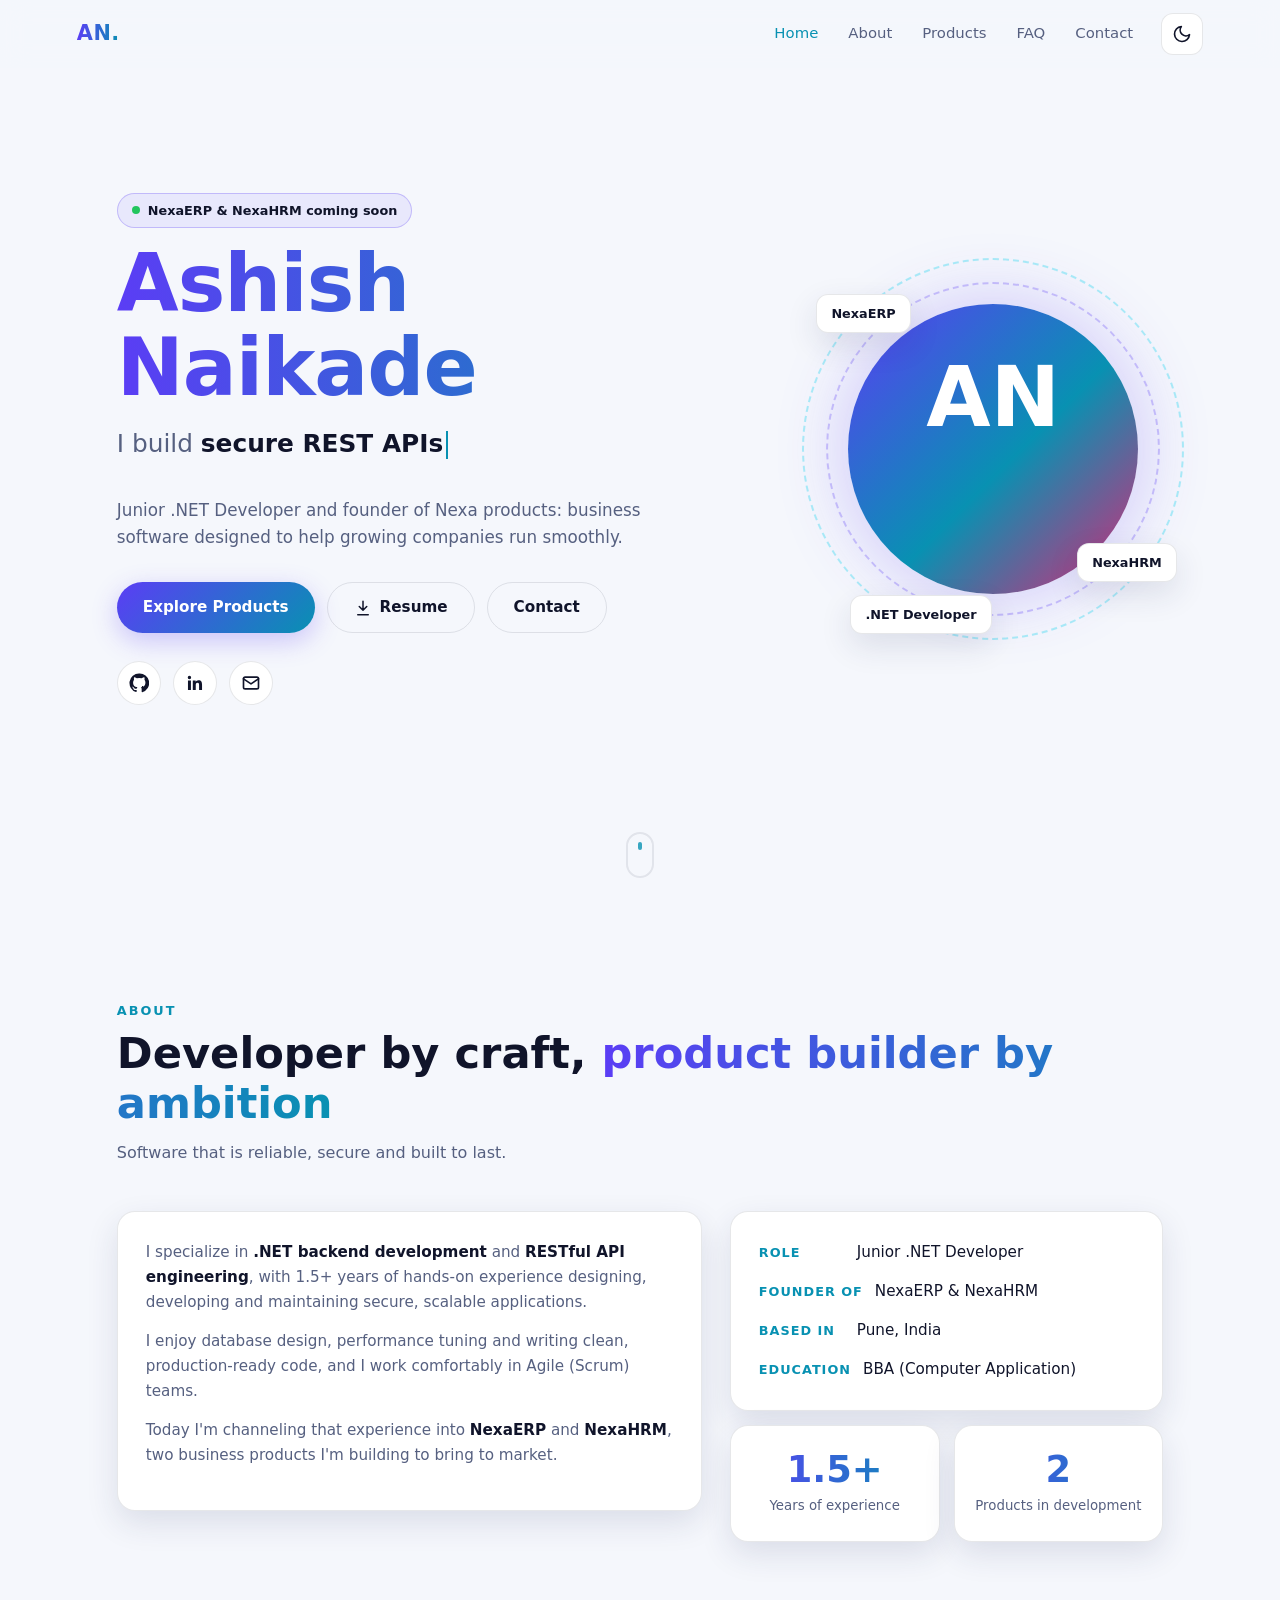
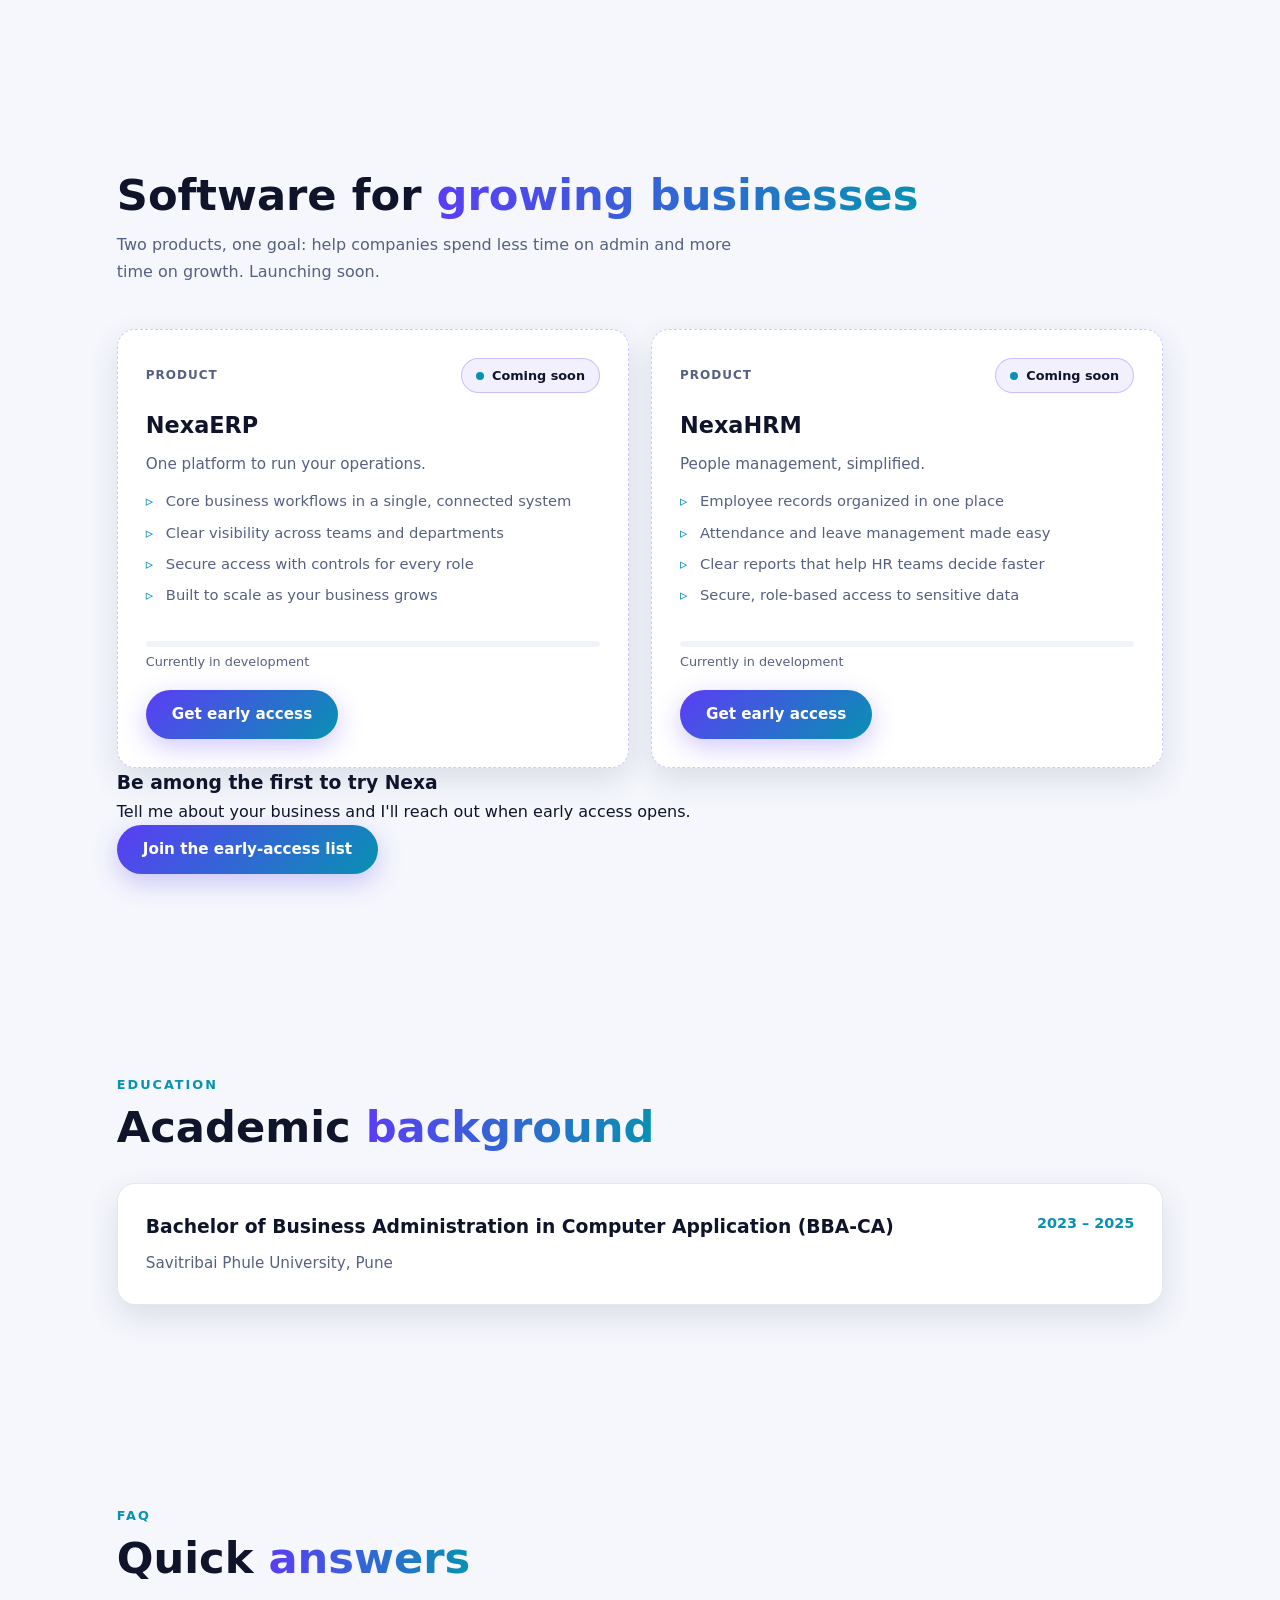
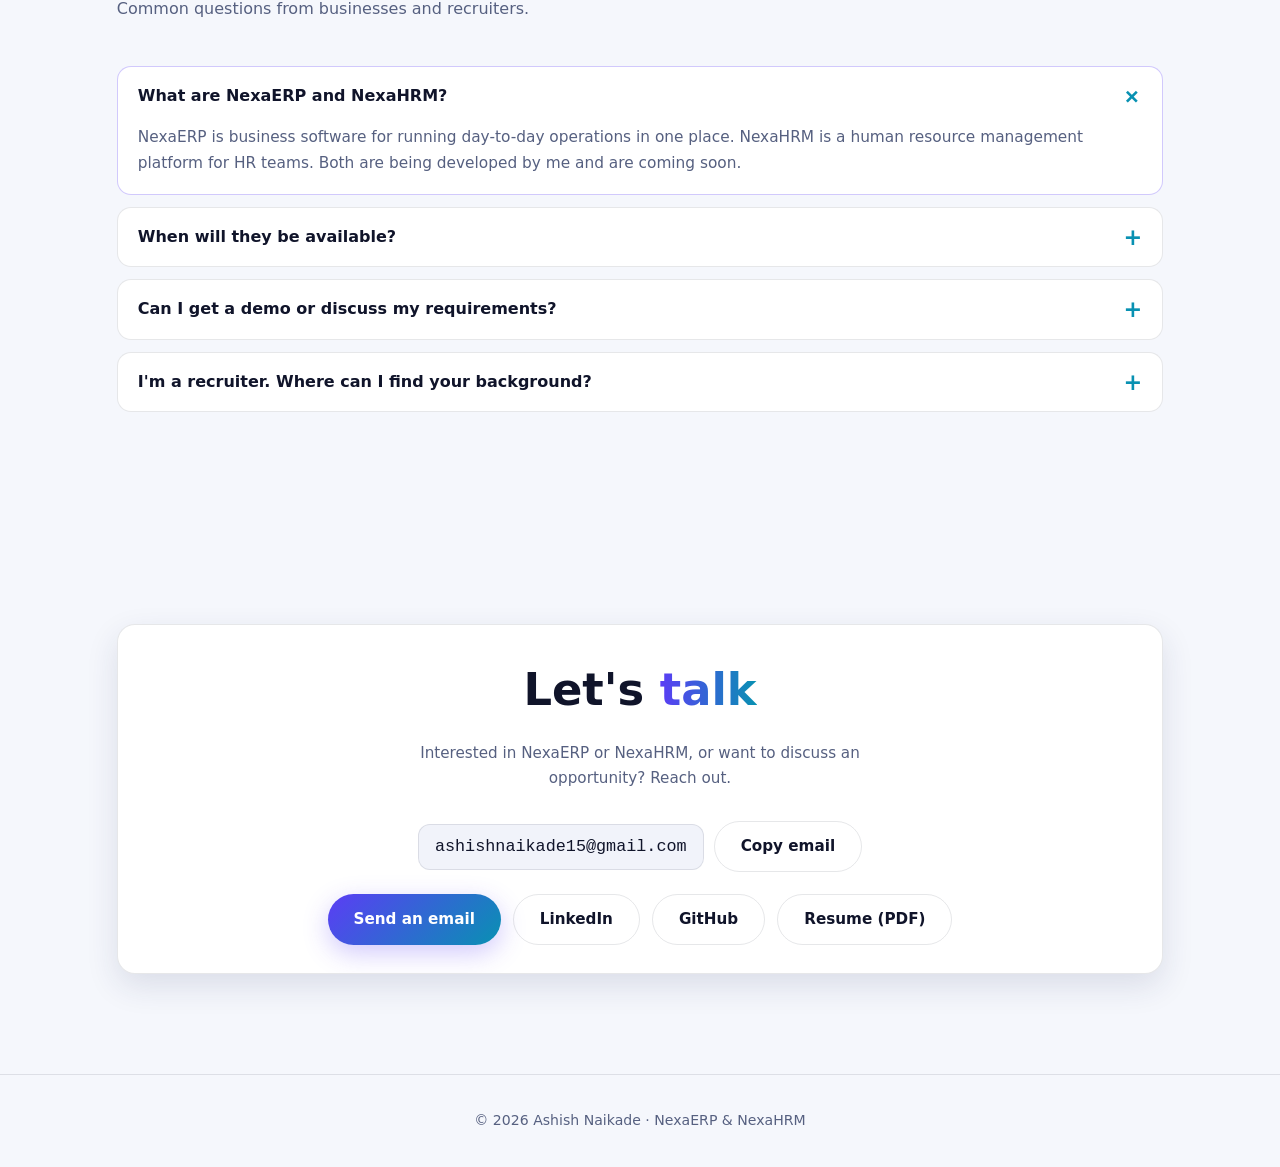
==== commit e3a2df6c: "Changes Lot 2" ====
--- a/index.html
+++ b/index.html
@@ -3,11 +3,11 @@
 <head>
 <meta charset="UTF-8">
 <meta name="viewport" content="width=device-width, initial-scale=1">
-<title>Ashish Naikade | .NET Backend Developer</title>
-<meta name="description" content="Portfolio of Ashish Naikade, a .NET Backend Developer specializing in ASP.NET Core Web API, SQL Server and Clean Architecture.">
+<title>Ashish Naikade | .NET Developer · NexaERP &amp; NexaHRM</title>
+<meta name="description" content="Ashish Naikade, .NET Backend Developer and creator of NexaERP and NexaHRM, business software for growing companies. Coming soon.">
 <meta name="theme-color" content="#070914">
-<meta property="og:title" content="Ashish Naikade | .NET Backend Developer">
-<meta property="og:description" content="ASP.NET Core Web API, SQL Server, Clean Architecture. Explore projects, architecture and code samples.">
+<meta property="og:title" content="Ashish Naikade | NexaERP &amp; NexaHRM">
+<meta property="og:description" content="NexaERP and NexaHRM: business software for growing companies. Coming soon.">
 <meta property="og:type" content="website">
 <link rel="icon" href="data:image/svg+xml,%3Csvg xmlns='http://www.w3.org/2000/svg' viewBox='0 0 64 64'%3E%3Cdefs%3E%3ClinearGradient id='g' x1='0' y1='0' x2='1' y2='1'%3E%3Cstop offset='0' stop-color='%237c5cff'/%3E%3Cstop offset='1' stop-color='%2322d3ee'/%3E%3C/linearGradient%3E%3C/defs%3E%3Crect width='64' height='64' rx='14' fill='url(%23g)'/%3E%3Ctext x='32' y='42' font-family='Arial' font-weight='700' font-size='28' text-anchor='middle' fill='white'%3EAN%3C/text%3E%3C/svg%3E">
 
@@ -24,6 +24,12 @@
 })();
 </script>
 
+<!-- SF Pro shows automatically on Apple devices. Inter is a close look-alike fallback for Windows/Android/Linux
+     (the browser only downloads it when SF Pro is not available). -->
+<link rel="preconnect" href="https://fonts.googleapis.com">
+<link rel="preconnect" href="https://fonts.gstatic.com" crossorigin>
+<link rel="stylesheet" href="https://fonts.googleapis.com/css2?family=Inter:wght@400;500;600;700;800&display=swap">
+
 <link rel="stylesheet" href="assets/css/variables.css">
 <link rel="stylesheet" href="assets/css/base.css">
 <link rel="stylesheet" href="assets/css/animations.css">
@@ -42,11 +48,8 @@
   <ul class="nav-links" id="menu">
     <li><a href="#home">Home</a></li>
     <li><a href="#about">About</a></li>
-    <li><a href="#skills">Skills</a></li>
-    <li><a href="#architecture">Architecture</a></li>
-    <li><a href="#code">Code</a></li>
-    <li><a href="#projects">Projects</a></li>
-    <li><a href="#experience">Experience</a></li>
+    <li><a href="#products">Products</a></li>
+    <li><a href="#faq">FAQ</a></li>
     <li><a href="#contact">Contact</a></li>
   </ul>
   <div class="nav-actions">
@@ -65,16 +68,16 @@
 <!-- HERO -->
 <section id="home">
   <div class="hero-text">
-    <span class="badge"><i class="dot"></i> Open to .NET backend opportunities</span>
+    <span class="badge"><i class="dot"></i> NexaERP &amp; NexaHRM coming soon</span>
     <h1 class="grad">Ashish Naikade</h1>
     <div class="typed" aria-live="off">I build <span id="typed"></span><i class="cursor"></i></div>
-    <p class="lead">Junior .NET Developer crafting secure, scalable and high-performance REST APIs with ASP.NET Core, SQL Server and Clean Architecture.</p>
+    <p class="lead">Junior .NET Developer and founder of Nexa products: business software designed to help growing companies run smoothly.</p>
     <div class="btns">
-      <a href="assets/resume/Ashish_Naikade_Resume.pdf" class="btn btn-primary" download>
+      <a href="#products" class="btn btn-primary">Explore Products</a>
+      <a href="assets/resume/Ashish_Naikade_Resume.pdf" class="btn" download>
         <svg viewBox="0 0 24 24" fill="none" stroke="currentColor" stroke-width="2" stroke-linecap="round" stroke-linejoin="round"><path d="M12 3v12M7 10l5 5 5-5M5 21h14"/></svg>
-        Download Resume
-      </a>
-      <a href="#projects" class="btn">View Projects</a>
+        Resume
+      </a>
       <a href="#contact" class="btn">Contact</a>
     </div>
     <div class="socials">
@@ -90,11 +93,16 @@
     </div>
   </div>
   <div class="avatar-wrap">
-    <!-- Add your photo at assets/images/ashish.jpg. If it's missing, the initials show instead. -->
-    <div class="avatar">AN<img src="assets/images/ashish.jpg" alt="Portrait of Ashish Naikade" onerror="this.remove()"></div>
-    <span class="chip-float c1">ASP.NET Core</span>
-    <span class="chip-float c2">SQL Server</span>
-    <span class="chip-float c3">Clean Architecture</span>
+    <!-- Photo is a CSS background (assets/images/ashish.jpg), not an <img>, with a transparent shield on top.
+         If the file is missing, the initials show instead. -->
+    <div class="avatar" id="avatar">
+      <span class="initials">AN</span>
+      <div class="photo" role="img" aria-label="Portrait of Ashish Naikade"></div>
+      <div class="shield"></div>
+    </div>
+    <span class="chip-float c1">NexaERP</span>
+    <span class="chip-float c2">NexaHRM</span>
+    <span class="chip-float c3">.NET Developer</span>
   </div>
   <div class="scroll-cue" aria-hidden="true"></div>
 </section>
@@ -102,311 +110,77 @@
 <!-- ABOUT -->
 <section id="about">
   <div class="eyebrow reveal">About</div>
-  <h2 class="title reveal">A backend developer who <span class="grad">cares about structure</span></h2>
-  <p class="sub reveal">Clean architecture, fast queries and maintainable code, built into every API.</p>
+  <h2 class="title reveal">Developer by craft, <span class="grad">product builder by ambition</span></h2>
+  <p class="sub reveal">Software that is reliable, secure and built to last.</p>
   <div class="about-grid">
     <div class="card reveal">
-      <p>I specialize in <b>.NET backend development</b> and <b>RESTful API engineering</b>, with 1.5+ years of hands-on internship experience designing, developing and maintaining secure, scalable applications using ASP.NET Core Web API and SQL Server.</p>
-      <p>I'm proficient in ADO.NET, Entity Framework Core, Dapper and stored procedures, with a strong foundation in Onion Architecture, the Repository Pattern and the Mediator Pattern (MediatR).</p>
-      <p>I enjoy database design, query optimization, performance tuning and writing clean, production-ready code. I work in Agile (Scrum) teams and track sprints with Jira.</p>
+      <p>I specialize in <b>.NET backend development</b> and <b>RESTful API engineering</b>, with 1.5+ years of hands-on experience designing, developing and maintaining secure, scalable applications.</p>
+      <p>I enjoy database design, performance tuning and writing clean, production-ready code, and I work comfortably in Agile (Scrum) teams.</p>
+      <p>Today I'm channeling that experience into <b>NexaERP</b> and <b>NexaHRM</b>, two business products I'm building to bring to market.</p>
     </div>
     <div class="reveal" style="--d:.1s">
       <ul class="facts card" style="margin-bottom:14px">
         <li><span>Role</span> Junior .NET Developer</li>
+        <li><span>Founder of</span> NexaERP &amp; NexaHRM</li>
         <li><span>Based in</span> Pune, India</li>
-        <li><span>Focus</span> ASP.NET Core Web API, SQL Server</li>
         <li><span>Education</span> BBA (Computer Application)</li>
       </ul>
       <div class="stats">
         <div class="card stat"><b class="grad" data-count="1.5" data-suffix="+">0</b><small>Years of experience</small></div>
-        <div class="card stat"><b class="grad" data-count="2" data-suffix="">0</b><small>Enterprise systems built</small></div>
-        <div class="card stat"><b class="grad" data-count="3" data-suffix="">0</b><small>Data access tools</small></div>
         <div class="card stat"><b class="grad" data-count="2" data-suffix="">0</b><small>Products in development</small></div>
       </div>
     </div>
   </div>
 </section>
 
-<!-- SKILLS -->
-<section id="skills">
-  <div class="eyebrow reveal">Skills</div>
-  <h2 class="title reveal">Technical <span class="grad">toolbox</span></h2>
-  <p class="sub reveal">Hover the strip to pause it, or browse the categories below.</p>
-
-  <div class="marquee reveal" aria-hidden="true">
-    <div class="marquee-track">
-      <span class="chip">C#</span><span class="chip">.NET</span><span class="chip">ASP.NET Core</span><span class="chip">Web API</span><span class="chip">SQL Server</span><span class="chip">Dapper</span><span class="chip">Entity Framework Core</span><span class="chip">ADO.NET</span><span class="chip">MediatR</span><span class="chip">Onion Architecture</span><span class="chip">Repository Pattern</span><span class="chip">Stored Procedures</span><span class="chip">Git</span><span class="chip">Jira</span><span class="chip">Scrum</span>
-    </div>
-  </div>
-
-  <div data-tabs class="reveal">
-    <div class="tablist" role="tablist" aria-label="Skill categories">
-      <button class="tab" role="tab" id="t-be" aria-controls="p-be" aria-selected="true">Backend</button>
-      <button class="tab" role="tab" id="t-db" aria-controls="p-db" aria-selected="false" tabindex="-1">Database</button>
-      <button class="tab" role="tab" id="t-ar" aria-controls="p-ar" aria-selected="false" tabindex="-1">Architecture</button>
-      <button class="tab" role="tab" id="t-pr" aria-controls="p-pr" aria-selected="false" tabindex="-1">Practices</button>
-      <button class="tab" role="tab" id="t-to" aria-controls="p-to" aria-selected="false" tabindex="-1">Tools</button>
-    </div>
-    <div class="card">
-      <div class="tabpanel" role="tabpanel" id="p-be" aria-labelledby="t-be">
-        <p>Building secure, well-validated REST APIs that front-end teams can integrate with confidently.</p>
-        <div class="chips"><span class="chip">C#</span><span class="chip">.NET</span><span class="chip">ASP.NET Core</span><span class="chip">Web API</span><span class="chip">RESTful API Design</span><span class="chip">CRUD Operations</span><span class="chip">API Integration</span><span class="chip">Data Validation</span></div>
-      </div>
-      <div class="tabpanel" role="tabpanel" id="p-db" aria-labelledby="t-db" hidden>
-        <p>Relational design plus the right data access tool for each job: ORM convenience or raw speed.</p>
-        <div class="chips"><span class="chip">Microsoft SQL Server</span><span class="chip">Stored Procedures</span><span class="chip">SQL Queries</span><span class="chip">Query Optimization</span><span class="chip">ADO.NET</span><span class="chip">Entity Framework Core</span><span class="chip">Dapper</span><span class="chip">Relational Design</span></div>
-      </div>
-      <div class="tabpanel" role="tabpanel" id="p-ar" aria-labelledby="t-ar" hidden>
-        <p>Layered designs with clear boundaries so features stay easy to change, test and extend.</p>
-        <div class="chips"><span class="chip">Clean Architecture</span><span class="chip">Onion Architecture</span><span class="chip">Repository Pattern</span><span class="chip">Mediator Pattern (MediatR)</span><span class="chip">Layered Architecture</span></div>
-      </div>
-      <div class="tabpanel" role="tabpanel" id="p-pr" aria-labelledby="t-pr" hidden>
-        <p>Habits that keep production code readable, reusable and reliable.</p>
-        <div class="chips"><span class="chip">OOP</span><span class="chip">SOLID Principles</span><span class="chip">Clean Code</span><span class="chip">Code Reusability</span><span class="chip">Exception Handling</span><span class="chip">Performance Tuning</span></div>
-      </div>
-      <div class="tabpanel" role="tabpanel" id="p-to" aria-labelledby="t-to" hidden>
-        <p>Day-to-day collaboration and delivery tooling.</p>
-        <div class="chips"><span class="chip">Git</span><span class="chip">GitHub</span><span class="chip">Jira</span><span class="chip">Agile</span><span class="chip">Scrum</span><span class="chip">Sprint Planning</span><span class="chip">Task Tracking</span></div>
-      </div>
-    </div>
-  </div>
-</section>
-
-<!-- ARCHITECTURE -->
-<section id="architecture">
-  <div class="eyebrow reveal">Architecture</div>
-  <h2 class="title reveal">How I structure <span class="grad">backend projects</span></h2>
-  <p class="sub reveal">Hover or tap a layer to see what lives there. Dependencies always point inward.</p>
-
-  <div class="arch-grid" data-layers>
-    <div class="onion reveal" role="group" aria-label="Onion architecture diagram">
-      <div class="ring" data-layer="api">API</div>
-      <div class="ring" data-layer="infra">Infrastructure</div>
-      <div class="ring" data-layer="app">Application</div>
-      <div class="ring active" data-layer="domain">Domain</div>
-    </div>
-    <div class="layer-list reveal" style="--d:.1s">
-      <button class="layer-btn active" data-layer="domain"><b>Domain (core)</b><span>Entities and business rules, plus repository interfaces. Depends on nothing else.</span></button>
-      <button class="layer-btn" data-layer="app"><b>Application</b><span>Use cases as MediatR requests and handlers, DTOs and validation. Talks to the domain through interfaces.</span></button>
-      <button class="layer-btn" data-layer="infra"><b>Infrastructure</b><span>Repository implementations using Dapper, EF Core or ADO.NET, stored procedures and SQL Server access.</span></button>
-      <button class="layer-btn" data-layer="api"><b>API / Presentation</b><span>Thin ASP.NET Core controllers, middleware, exception handling and dependency injection setup.</span></button>
-      <p class="dep-note">Result: business logic stays independent of the database and framework, so it is easier to test and change.</p>
-    </div>
-  </div>
-
-  <div class="flow reveal" aria-label="Typical request flow">
-    <div class="flow-node" style="--i:0">Client<small>HTTP request</small></div>
-    <div class="flow-node" style="--i:1">Controller<small>validates input</small></div>
-    <div class="flow-node" style="--i:2">MediatR Handler<small>use case</small></div>
-    <div class="flow-node" style="--i:3">Repository<small>Dapper / EF Core</small></div>
-    <div class="flow-node" style="--i:4">SQL Server<small>stored procedure</small></div>
-  </div>
-</section>
-
-<!-- CODE -->
-<section id="code">
-  <div class="eyebrow reveal">Code</div>
-  <h2 class="title reveal">A look at <span class="grad">my coding style</span></h2>
-  <p class="sub reveal">Short illustrative samples of the patterns I use daily. They are examples written for this page, not code from any employer.</p>
-
-  <div data-tabs class="reveal">
-    <div class="tablist" role="tablist" aria-label="Code samples">
-      <button class="tab" role="tab" id="c-ctl" aria-controls="cp-ctl" aria-selected="true">Controller</button>
-      <button class="tab" role="tab" id="c-han" aria-controls="cp-han" aria-selected="false" tabindex="-1">MediatR Handler</button>
-      <button class="tab" role="tab" id="c-rep" aria-controls="cp-rep" aria-selected="false" tabindex="-1">Repository (Dapper)</button>
-    </div>
-
-    <div class="tabpanel" role="tabpanel" id="cp-ctl" aria-labelledby="c-ctl">
-      <div class="code-wrap">
-        <div class="code-bar"><div class="dots"><i></i><i></i><i></i></div><span class="fname">EmployeesController.cs</span><button class="copy-btn" data-copy-target="#code-ctl">Copy</button></div>
-<pre><code id="code-ctl" data-lang="csharp">
-[ApiController]
-[Route("api/[controller]")]
-public class EmployeesController : ControllerBase
-{
-    private readonly IMediator _mediator;
-
-    public EmployeesController(IMediator mediator) => _mediator = mediator;
-
-    // Controllers stay thin: they only translate HTTP to a use case.
-    [HttpGet("{id:int}")]
-    public async Task&lt;ActionResult&lt;EmployeeDto&gt;&gt; GetById(int id, CancellationToken ct)
-    {
-        var result = await _mediator.Send(new GetEmployeeQuery(id), ct);
-        return Ok(result);
-    }
-}
-</code></pre>
-      </div>
-    </div>
-
-    <div class="tabpanel" role="tabpanel" id="cp-han" aria-labelledby="c-han" hidden>
-      <div class="code-wrap">
-        <div class="code-bar"><div class="dots"><i></i><i></i><i></i></div><span class="fname">GetEmployeeHandler.cs</span><button class="copy-btn" data-copy-target="#code-han">Copy</button></div>
-<pre><code id="code-han" data-lang="csharp">
-public record GetEmployeeQuery(int Id) : IRequest&lt;EmployeeDto&gt;;
-
-public class GetEmployeeHandler : IRequestHandler&lt;GetEmployeeQuery, EmployeeDto&gt;
-{
-    private readonly IEmployeeRepository _repository;
-
-    public GetEmployeeHandler(IEmployeeRepository repository) => _repository = repository;
-
-    public async Task&lt;EmployeeDto&gt; Handle(GetEmployeeQuery request, CancellationToken ct)
-    {
-        var employee = await _repository.GetByIdAsync(request.Id, ct);
-
-        if (employee is null)
-            throw new NotFoundException("Employee", request.Id);
-
-        return new EmployeeDto(employee.Id, employee.FullName, employee.Department);
-    }
-}
-</code></pre>
-      </div>
-    </div>
-
-    <div class="tabpanel" role="tabpanel" id="cp-rep" aria-labelledby="c-rep" hidden>
-      <div class="code-wrap">
-        <div class="code-bar"><div class="dots"><i></i><i></i><i></i></div><span class="fname">EmployeeRepository.cs</span><button class="copy-btn" data-copy-target="#code-rep">Copy</button></div>
-<pre><code id="code-rep" data-lang="csharp">
-public class EmployeeRepository : IEmployeeRepository
-{
-    private readonly IDbConnectionFactory _factory;
-
-    public EmployeeRepository(IDbConnectionFactory factory) => _factory = factory;
-
-    public async Task&lt;Employee?&gt; GetByIdAsync(int id, CancellationToken ct)
-    {
-        using var db = _factory.Create();
-
-        // Dapper + stored procedure: fast, explicit and easy to tune in SQL Server.
-        return await db.QuerySingleOrDefaultAsync&lt;Employee&gt;(
-            new CommandDefinition(
-                "usp_Employee_GetById",
-                new { Id = id },
-                commandType: CommandType.StoredProcedure,
-                cancellationToken: ct));
-    }
-}
-</code></pre>
-      </div>
-    </div>
-  </div>
-</section>
-
-<!-- PROJECTS -->
-<section id="projects">
-  <div class="eyebrow reveal">Projects</div>
-  <h2 class="title reveal">Things I've <span class="grad">built and am building</span></h2>
-  <p class="sub reveal">Production systems I contributed to, and two products I'm developing myself.</p>
+<!-- PRODUCTS -->
+<section id="products">
+  <div class="eyebrow reveal">Products</div>
+  <h2 class="title reveal">Software for <span class="grad">growing businesses</span></h2>
+  <p class="sub reveal">Two products, one goal: help companies spend less time on admin and more time on growth. Launching soon.</p>
 
   <div class="proj-grid">
     <article class="card hover proj-card soon reveal">
-      <div class="top"><span class="kind">Personal product</span><span class="badge dev"><i class="dot"></i> In development</span></div>
+      <div class="top"><span class="kind">Product</span><span class="badge dev"><i class="dot"></i> Coming soon</span></div>
       <h3>NexaERP</h3>
-      <p>A modular Enterprise Resource Planning platform built API-first with ASP.NET Core and SQL Server.</p>
+      <p class="tagline">One platform to run your operations.</p>
       <ul>
-        <li>Clean / Onion Architecture from day one</li>
-        <li>Optimized SQL Server data layer</li>
-        <li>Designed for modular business workflows</li>
+        <li>Core business workflows in a single, connected system</li>
+        <li>Clear visibility across teams and departments</li>
+        <li>Secure access with controls for every role</li>
+        <li>Built to scale as your business grows</li>
       </ul>
       <div class="progress-line" aria-hidden="true"></div>
-      <div class="small-note">Work in progress</div>
-      <div class="chips" style="margin-top:14px"><span class="chip">ASP.NET Core</span><span class="chip">SQL Server</span><span class="chip">MediatR</span></div>
-      <div class="actions"><span class="btn is-disabled" aria-disabled="true">Coming soon</span></div>
+      <div class="small-note">Currently in development</div>
+      <div class="actions">
+        <a class="btn btn-primary" href="mailto:ashishnaikade15@gmail.com?subject=NexaERP%20early%20access&body=Hi%20Ashish%2C%0A%0AI%27m%20interested%20in%20NexaERP.%20Company%3A%20%0AEmployees%3A%20%0A">Get early access</a>
+      </div>
     </article>
 
     <article class="card hover proj-card soon reveal" style="--d:.1s">
-      <div class="top"><span class="kind">Personal product</span><span class="badge dev"><i class="dot"></i> In development</span></div>
+      <div class="top"><span class="kind">Product</span><span class="badge dev"><i class="dot"></i> Coming soon</span></div>
       <h3>NexaHRM</h3>
-      <p>A modern Human Resource Management platform covering core HR workflows, designed API-first.</p>
+      <p class="tagline">People management, simplified.</p>
       <ul>
-        <li>Secure, validated REST APIs</li>
-        <li>Layered architecture with the Repository Pattern</li>
-        <li>Built for maintainability and performance</li>
+        <li>Employee records organized in one place</li>
+        <li>Attendance and leave management made easy</li>
+        <li>Clear reports that help HR teams decide faster</li>
+        <li>Secure, role-based access to sensitive data</li>
       </ul>
       <div class="progress-line" aria-hidden="true"></div>
-      <div class="small-note">Work in progress</div>
-      <div class="chips" style="margin-top:14px"><span class="chip">ASP.NET Core</span><span class="chip">Dapper</span><span class="chip">SQL Server</span></div>
-      <div class="actions"><span class="btn is-disabled" aria-disabled="true">Coming soon</span></div>
+      <div class="small-note">Currently in development</div>
+      <div class="actions">
+        <a class="btn btn-primary" href="mailto:ashishnaikade15@gmail.com?subject=NexaHRM%20early%20access&body=Hi%20Ashish%2C%0A%0AI%27m%20interested%20in%20NexaHRM.%20Company%3A%20%0AEmployees%3A%20%0A">Get early access</a>
+      </div>
     </article>
-
-    <article class="card hover proj-card reveal" style="--d:.15s">
-      <div class="top"><span class="kind">Professional · CycaSoft India</span><span class="badge"><i class="dot"></i> Delivered</span></div>
-      <h3>Human Resource Management System</h3>
-      <p>Backend modules supporting HR business operations.</p>
-      <ul>
-        <li>RESTful APIs with ASP.NET Core Web API</li>
-        <li>CRUD with EF Core and ADO.NET, Dapper for fast reads</li>
-        <li>Optimized SQL Server queries and stored procedures</li>
-      </ul>
-      <div class="chips"><span class="chip">ASP.NET Core</span><span class="chip">EF Core</span><span class="chip">Dapper</span><span class="chip">Onion Architecture</span></div>
-      <div class="actions"><a class="btn" href="#experience">See details</a></div>
-    </article>
-
-    <article class="card hover proj-card reveal" style="--d:.2s">
-      <div class="top"><span class="kind">Professional · CycaSoft India</span><span class="badge"><i class="dot"></i> Delivered</span></div>
-      <h3>Enterprise Resource Planning System</h3>
-      <p>Backend development and enhancement across multiple ERP modules.</p>
-      <ul>
-        <li>RESTful APIs supporting business workflows</li>
-        <li>Stored procedure creation and tuning</li>
-        <li>Bug fixing, refactoring and performance work</li>
-      </ul>
-      <div class="chips"><span class="chip">ASP.NET Core</span><span class="chip">SQL Server</span><span class="chip">ADO.NET</span><span class="chip">Dapper</span></div>
-      <div class="actions"><a class="btn" href="#experience">See details</a></div>
-    </article>
-  </div>
-  <p class="small-note reveal" style="margin-top:22px">Follow progress on <a href="https://github.com/ashish-nexahub" target="_blank" rel="noopener" style="color:var(--a2)">GitHub</a>.</p>
-</section>
-
-<!-- EXPERIENCE -->
-<section id="experience">
-  <div class="eyebrow reveal">Experience</div>
-  <h2 class="title reveal">Work <span class="grad">experience</span></h2>
-  <p class="sub reveal">Expand a project to see what I worked on.</p>
-  <div class="timeline">
-    <div class="tl-item reveal">
-      <div class="tl-head"><h3>CycaSoft India Pvt. Ltd.</h3><span class="date">July 2025 – July 2026</span></div>
-      <div class="role">Junior .NET Developer (Internship) · Pune, India</div>
-
-      <details class="acc" open>
-        <summary>Human Resource Management System (HRMS)</summary>
-        <div class="acc-body"><ul>
-          <li>Developed and maintained backend modules using ASP.NET Core Web API, implementing RESTful APIs to support HR business operations.</li>
-          <li>Implemented CRUD operations using Entity Framework Core and ADO.NET for efficient management of employee and organizational data.</li>
-          <li>Used Dapper for optimized data access and improved query execution performance.</li>
-          <li>Designed and optimized SQL Server queries and stored procedures for reliable data retrieval and processing.</li>
-          <li>Followed Onion Architecture and the Repository Pattern for clean code and separation of concerns.</li>
-          <li>Collaborated with frontend developers to integrate APIs, resolve issues and deliver backend features.</li>
-        </ul></div>
-      </details>
-
-      <details class="acc">
-        <summary>Enterprise Resource Planning System (ERP)</summary>
-        <div class="acc-body"><ul>
-          <li>Contributed to backend development and enhancement of ERP modules using ASP.NET Core Web API and SQL Server.</li>
-          <li>Designed and implemented RESTful APIs supporting business workflows and communication between components.</li>
-          <li>Developed CRUD functionality with ADO.NET and Entity Framework Core, using Dapper for high-performance operations.</li>
-          <li>Created, modified and optimized stored procedures and queries to improve processing and performance.</li>
-          <li>Troubleshot bugs, refactored existing code and supported performance improvements across ERP modules.</li>
-        </ul></div>
-      </details>
-    </div>
-  </div>
-</section>
-
-<!-- HOW I WORK -->
-<section id="approach">
-  <div class="eyebrow reveal">Approach</div>
-  <h2 class="title reveal">How I <span class="grad">work</span></h2>
-  <p class="sub reveal">What you can expect when we build something together.</p>
-  <div class="work-grid">
-    <div class="card hover reveal"><span class="ico">🏛️</span><h3>Structure first</h3><p>Onion / Clean Architecture and the Repository Pattern keep code organized, testable and easy to extend.</p></div>
-    <div class="card hover reveal" style="--d:.08s"><span class="ico">⚡</span><h3>Performance minded</h3><p>Query optimization, stored procedures and the right data access tool (EF Core, Dapper or ADO.NET) for each case.</p></div>
-    <div class="card hover reveal" style="--d:.16s"><span class="ico">🛡️</span><h3>Reliable by default</h3><p>Input validation and consistent exception handling so APIs fail clearly and safely.</p></div>
-    <div class="card hover reveal" style="--d:.24s"><span class="ico">🤝</span><h3>Team friendly</h3><p>Agile / Scrum, Jira task tracking and close work with front-end developers on API integration.</p></div>
+  </div>
+
+  <div class="cta-band reveal">
+    <div>
+      <h3>Be among the first to try Nexa</h3>
+      <p>Tell me about your business and I'll reach out when early access opens.</p>
+    </div>
+    <a class="btn btn-primary" href="mailto:ashishnaikade15@gmail.com?subject=Nexa%20early%20access">Join the early-access list</a>
   </div>
 </section>
 
@@ -424,21 +198,20 @@
 <section id="faq">
   <div class="eyebrow reveal">FAQ</div>
   <h2 class="title reveal">Quick <span class="grad">answers</span></h2>
-  <p class="sub reveal">Things recruiters and hiring managers often ask.</p>
+  <p class="sub reveal">Common questions from businesses and recruiters.</p>
   <div class="reveal">
-    <details class="acc" open><summary>What is your main tech stack?</summary><div class="acc-body">C# and ASP.NET Core Web API with Microsoft SQL Server. For data access I use Entity Framework Core, Dapper and ADO.NET, along with stored procedures.</div></details>
-    <details class="acc"><summary>How do you structure a backend project?</summary><div class="acc-body">Onion / Clean Architecture with the Repository Pattern and MediatR. Controllers stay thin, use cases live in handlers, and data access sits behind interfaces. See the Architecture and Code sections above.</div></details>
-    <details class="acc"><summary>Have you worked in a team environment?</summary><div class="acc-body">Yes. I worked in Agile (Scrum) teams using Jira for sprint planning and task tracking, and collaborated with front-end developers to integrate APIs and resolve issues.</div></details>
-    <details class="acc"><summary>What are NexaERP and NexaHRM?</summary><div class="acc-body">Two products I'm building myself with the same architecture principles I use professionally. Both are under development and marked "Coming soon" above.</div></details>
-    <details class="acc"><summary>Where can I see more of your work?</summary><div class="acc-body">My <a href="https://github.com/ashish-nexahub" target="_blank" rel="noopener" style="color:var(--a2)">GitHub profile</a> and my <a href="https://www.linkedin.com/in/ashish-naikade-3b1a92233/" target="_blank" rel="noopener" style="color:var(--a2)">LinkedIn</a>. You can also download my resume from the top of this page.</div></details>
+    <details class="acc" open><summary>What are NexaERP and NexaHRM?</summary><div class="acc-body">NexaERP is business software for running day-to-day operations in one place. NexaHRM is a human resource management platform for HR teams. Both are being developed by me and are coming soon.</div></details>
+    <details class="acc"><summary>When will they be available?</summary><div class="acc-body">They are currently in development. Use the "Get early access" button above and I'll contact you when early access opens.</div></details>
+    <details class="acc"><summary>Can I get a demo or discuss my requirements?</summary><div class="acc-body">Yes. Email me at <a href="mailto:ashishnaikade15@gmail.com" style="color:var(--a2)">ashishnaikade15@gmail.com</a> with a few details about your business and what you need.</div></details>
+    <details class="acc"><summary>I'm a recruiter. Where can I find your background?</summary><div class="acc-body">My full experience and skills are in my resume. Use the Resume button at the top of this page. You can also reach me on <a href="https://www.linkedin.com/in/ashish-naikade-3b1a92233/" target="_blank" rel="noopener" style="color:var(--a2)">LinkedIn</a>.</div></details>
   </div>
 </section>
 
 <!-- CONTACT -->
 <section id="contact">
   <div class="card contact-box reveal">
-    <h2>Let's <span class="grad">work together</span></h2>
-    <p>I'm open to .NET backend opportunities. Reach out and let's build something reliable.</p>
+    <h2>Let's <span class="grad">talk</span></h2>
+    <p>Interested in NexaERP or NexaHRM, or want to discuss an opportunity? Reach out.</p>
     <div class="email-row">
       <code>ashishnaikade15@gmail.com</code>
       <button class="btn" data-copy="ashishnaikade15@gmail.com">Copy email</button>
@@ -454,7 +227,7 @@
 
 </main>
 
-<footer>© <span id="yr"></span> Ashish Naikade · Designed and built with HTML, CSS &amp; JavaScript</footer>
+<footer>© <span id="yr"></span> Ashish Naikade · NexaERP &amp; NexaHRM</footer>
 
 <button id="toTop" aria-label="Back to top">
   <svg viewBox="0 0 24 24" fill="none" stroke="currentColor" stroke-width="2.5" stroke-linecap="round" stroke-linejoin="round"><path d="M12 19V5M5 12l7-7 7 7"/></svg>
@@ -465,9 +238,8 @@
 <script src="assets/js/typing.js"></script>
 <script src="assets/js/reveal.js"></script>
 <script src="assets/js/particles.js"></script>
-<script src="assets/js/tabs.js"></script>
-<script src="assets/js/code.js"></script>
 <script src="assets/js/copy.js"></script>
+<script src="assets/js/protect.js"></script>
 <script src="assets/js/main.js"></script>
 </body>
 </html>
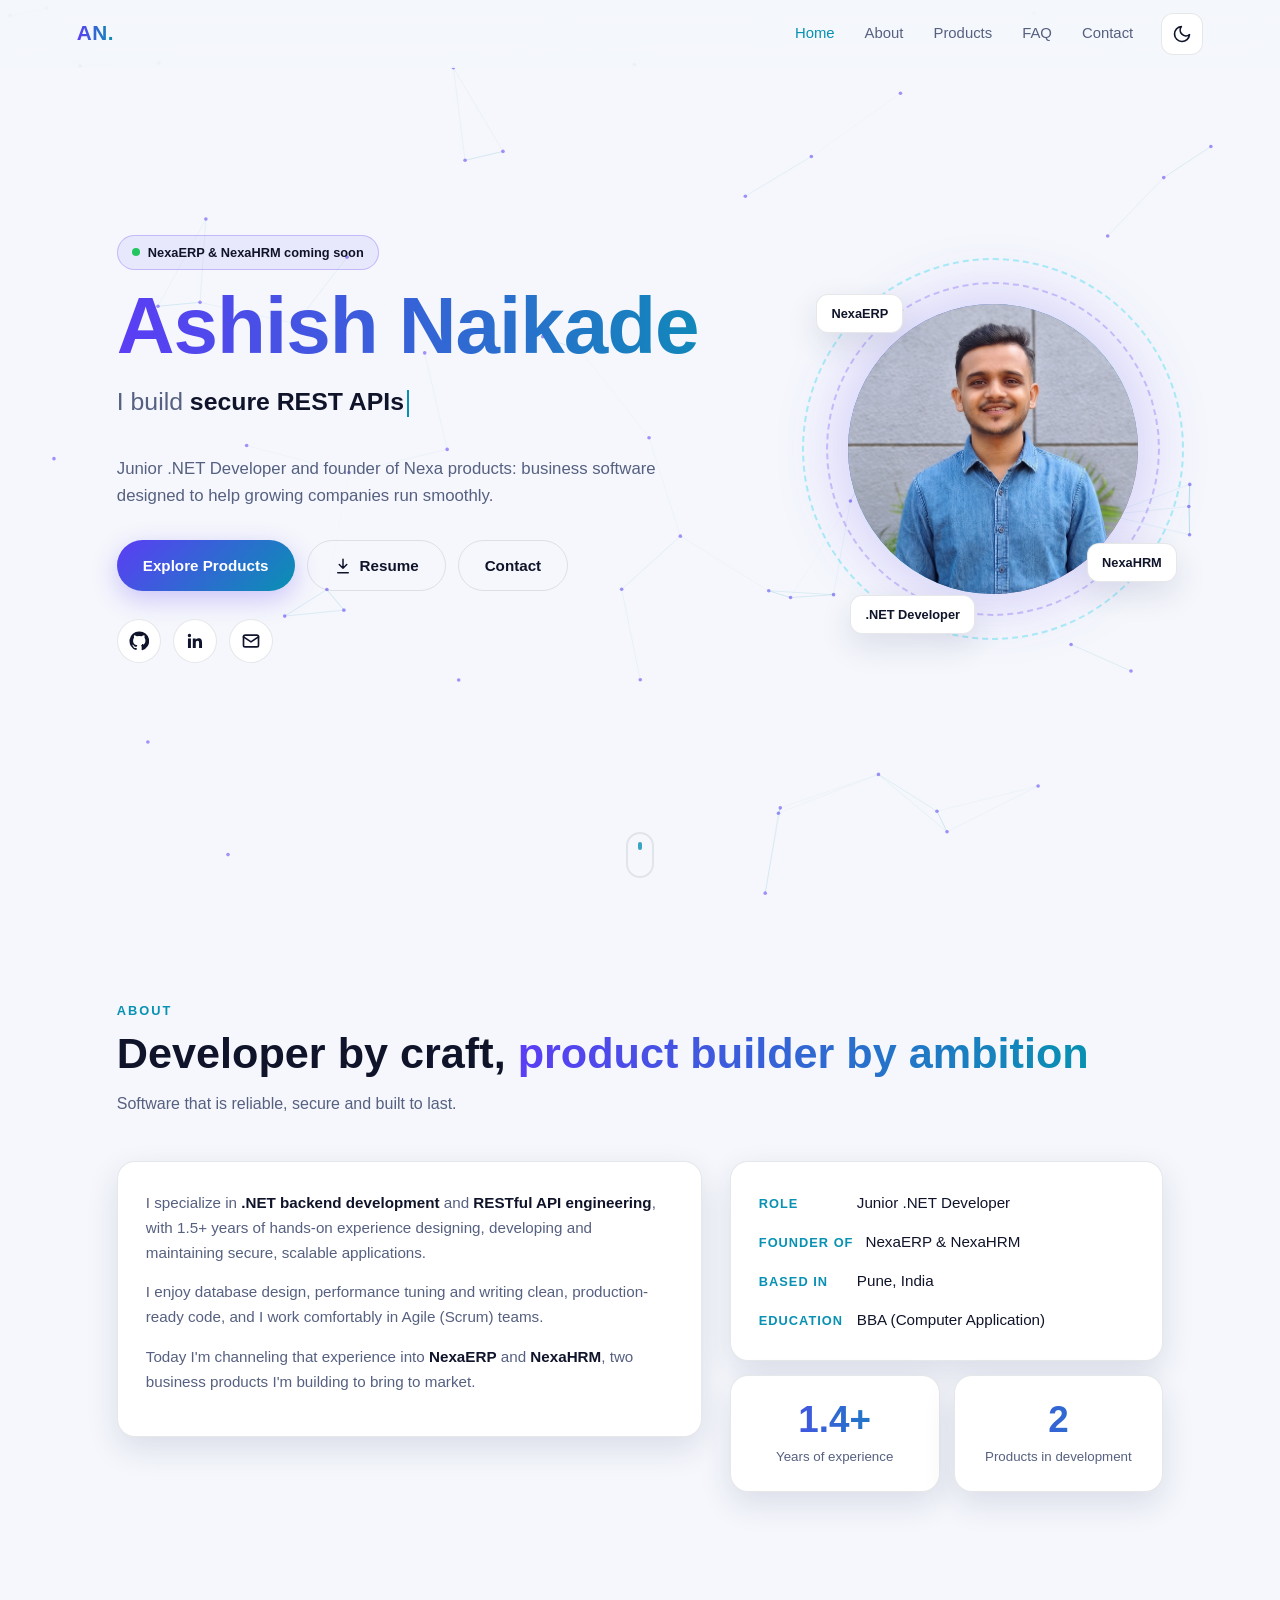
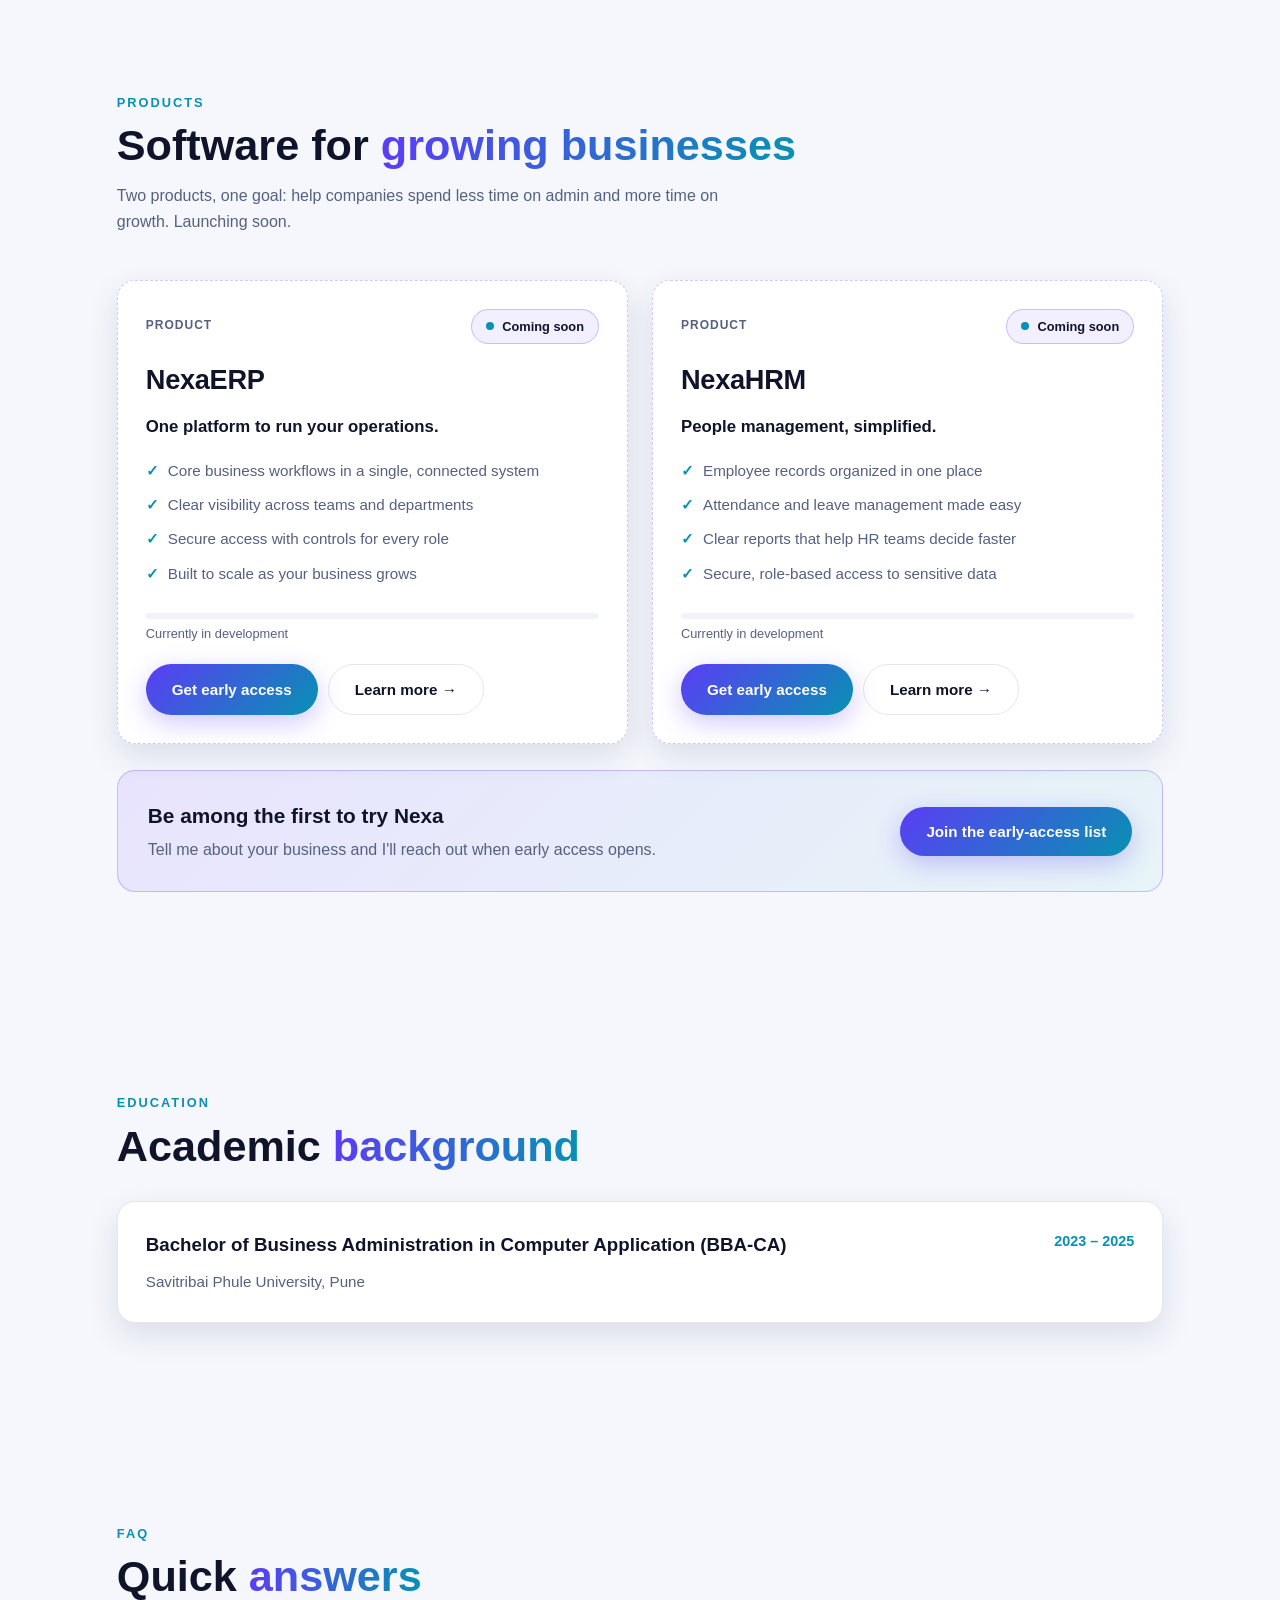
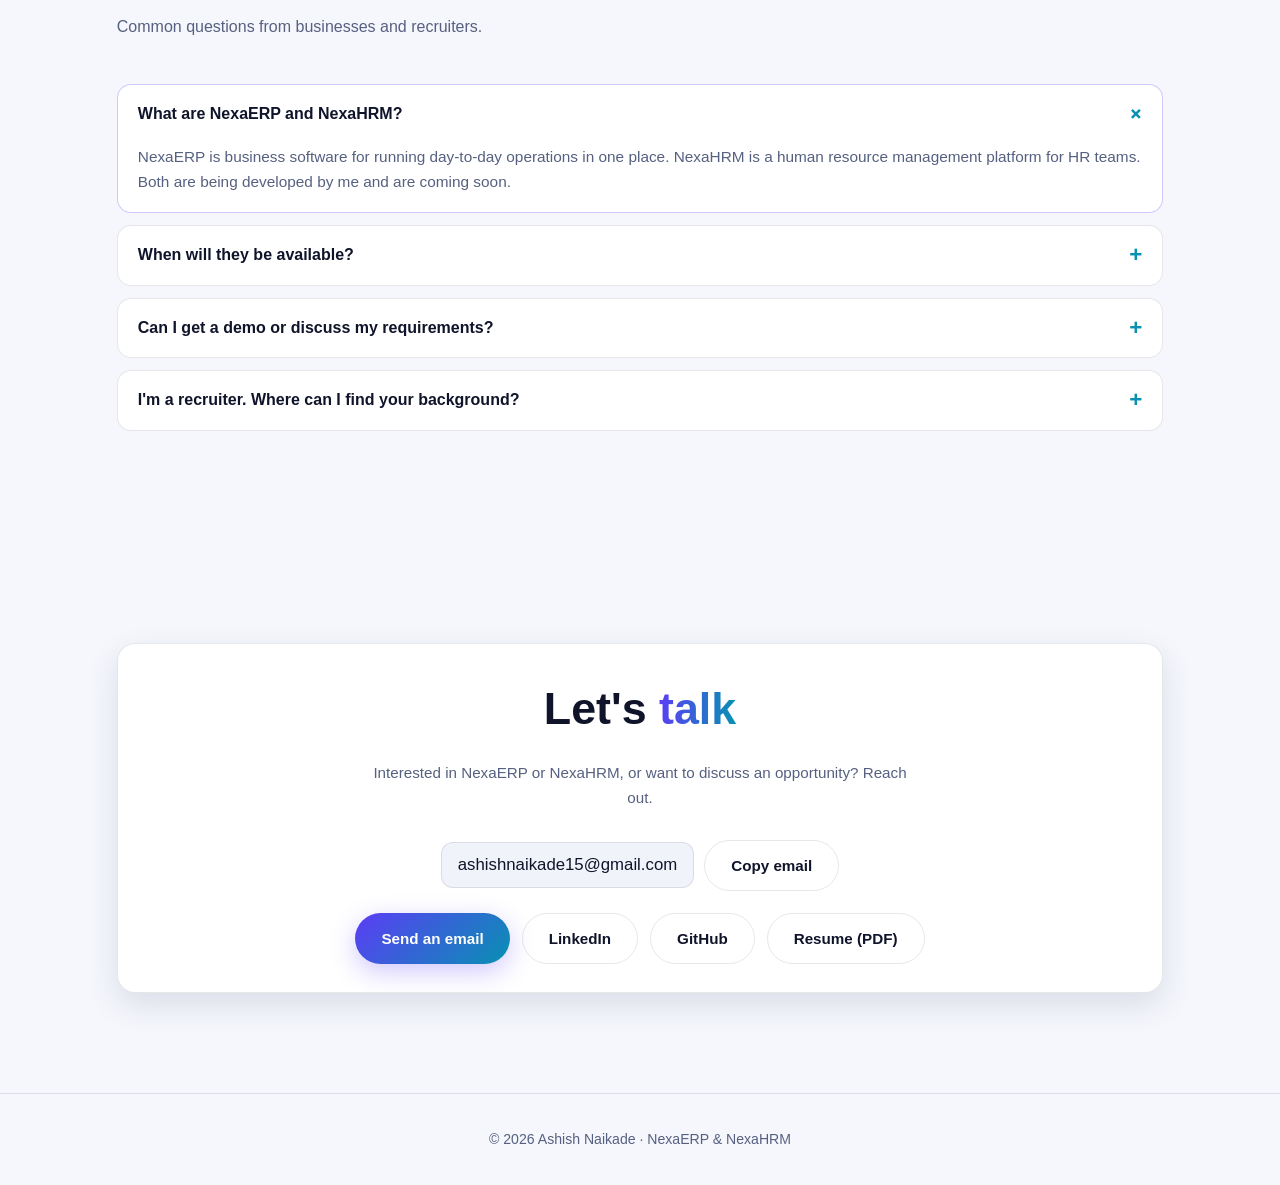
==== commit 40c3c8b1: "Chnages Lot 4 added Nexa Pages." ====
--- a/index.html
+++ b/index.html
@@ -142,7 +142,7 @@
   <div class="proj-grid">
     <article class="card hover proj-card soon reveal">
       <div class="top"><span class="kind">Product</span><span class="badge dev"><i class="dot"></i> Coming soon</span></div>
-      <h3>NexaERP</h3>
+      <h3><a href="nexaerp.html">NexaERP</a></h3>
       <p class="tagline">One platform to run your operations.</p>
       <ul>
         <li>Core business workflows in a single, connected system</li>
@@ -154,12 +154,13 @@
       <div class="small-note">Currently in development</div>
       <div class="actions">
         <a class="btn btn-primary" href="mailto:ashishnaikade15@gmail.com?subject=NexaERP%20early%20access&body=Hi%20Ashish%2C%0A%0AI%27m%20interested%20in%20NexaERP.%20Company%3A%20%0AEmployees%3A%20%0A">Get early access</a>
+        <a class="btn" href="nexaerp.html">Learn more &rarr;</a>
       </div>
     </article>
 
     <article class="card hover proj-card soon reveal" style="--d:.1s">
       <div class="top"><span class="kind">Product</span><span class="badge dev"><i class="dot"></i> Coming soon</span></div>
-      <h3>NexaHRM</h3>
+      <h3><a href="nexahrm.html">NexaHRM</a></h3>
       <p class="tagline">People management, simplified.</p>
       <ul>
         <li>Employee records organized in one place</li>
@@ -171,6 +172,7 @@
       <div class="small-note">Currently in development</div>
       <div class="actions">
         <a class="btn btn-primary" href="mailto:ashishnaikade15@gmail.com?subject=NexaHRM%20early%20access&body=Hi%20Ashish%2C%0A%0AI%27m%20interested%20in%20NexaHRM.%20Company%3A%20%0AEmployees%3A%20%0A">Get early access</a>
+        <a class="btn" href="nexahrm.html">Learn more &rarr;</a>
       </div>
     </article>
   </div>
--- a/assets/css/variables.css
+++ b/assets/css/variables.css
@@ -54,11 +54,6 @@
   --r: 18px;
   --ease: cubic-bezier(.2, .8, .2, 1);
   --nav-h: 68px;
-  /* code blocks stay dark in both themes */
-  --code-bg: #0b0e1d;
-  --code-text: #d7dcf2;
-  --code-kw: #c4a7ff;
-  --code-ty: #5ee0f5;
-  --code-str: #9be7a6;
-  --code-cm: #6b7599;
+  /* SF Pro on Apple devices; Inter is a close fallback elsewhere */
+  --font: -apple-system, BlinkMacSystemFont, 'SF Pro Display', 'SF Pro Text', 'SF Pro', 'Inter', 'Segoe UI', Roboto, 'Helvetica Neue', Arial, sans-serif;
 }
--- a/assets/css/base.css
+++ b/assets/css/base.css
@@ -2,7 +2,10 @@
 *, *::before, *::after { box-sizing: border-box; margin: 0; padding: 0; }
 html { scroll-behavior: smooth; scroll-padding-top: var(--nav-h); -webkit-text-size-adjust: 100%; }
 body {
-  font-family: 'Segoe UI', system-ui, -apple-system, Roboto, 'Helvetica Neue', sans-serif;
+  font-family: var(--font);
+  -webkit-font-smoothing: antialiased;
+  -moz-osx-font-smoothing: grayscale;
+  text-rendering: optimizeLegibility;
   background: var(--bg);
   color: var(--text);
   line-height: 1.65;
--- a/assets/css/animations.css
+++ b/assets/css/animations.css
@@ -3,17 +3,12 @@
 @keyframes blink { 50% { opacity: 0; } }
 @keyframes spin { to { transform: rotate(360deg); } }
 @keyframes float { 50% { transform: translateY(-14px); } }
-@keyframes marquee { to { transform: translateX(-50%); } }
 @keyframes pulse-dot {
   0% { box-shadow: 0 0 0 0 rgba(34, 211, 238, .55); }
   70% { box-shadow: 0 0 0 10px rgba(34, 211, 238, 0); }
   100% { box-shadow: 0 0 0 0 rgba(34, 211, 238, 0); }
 }
 @keyframes sweep { to { transform: translateX(120%); } }
-@keyframes flow-glow {
-  0%, 22% { border-color: var(--a2); box-shadow: 0 0 0 3px rgba(34, 211, 238, .22); transform: translateY(-3px); }
-  30%, 100% { border-color: var(--border); box-shadow: none; transform: none; }
-}
 @keyframes bounce-y { 50% { transform: translateY(7px); } }
 
 /* Reveal only hides content when JS is running (html.js), so no-JS visitors see everything */
--- a/assets/css/layout.css
+++ b/assets/css/layout.css
@@ -64,14 +64,6 @@
 .facts span { color: var(--a2); font-weight: 700; min-width: 86px; font-size: .8rem; letter-spacing: 1px; text-transform: uppercase; }
 .stats { display: grid; grid-template-columns: 1fr 1fr; gap: 14px; }
 
-/* Skills */
-.marquee { overflow: hidden; margin-bottom: 40px; -webkit-mask-image: linear-gradient(90deg, transparent, #000 10%, #000 90%, transparent); mask-image: linear-gradient(90deg, transparent, #000 10%, #000 90%, transparent); }
-.marquee-track { display: flex; gap: 14px; width: max-content; animation: marquee 38s linear infinite; will-change: transform; }
-.marquee:hover .marquee-track { animation-play-state: paused; }
-
-/* How I work */
-.work-grid { display: grid; grid-template-columns: repeat(auto-fit, minmax(240px, 1fr)); gap: 20px; }
-
 /* Education */
 .edu-card { display: flex; justify-content: space-between; flex-wrap: wrap; gap: 10px; }
 .edu-card p { color: var(--muted); }
--- a/assets/css/components.css
+++ b/assets/css/components.css
@@ -51,6 +51,7 @@
 .avatar {
   width: 290px; height: 290px; border-radius: 50%; position: relative; z-index: 0;
   display: grid; place-items: center; font-size: 5.2rem; font-weight: 800; color: #fff;
+  -webkit-user-select: none; user-select: none; -webkit-touch-callout: none;
   background: linear-gradient(135deg, var(--a1), var(--a2) 55%, var(--a3));
   animation: float 5s ease-in-out infinite;
   box-shadow: 0 0 70px var(--glow);
@@ -61,7 +62,15 @@
 }
 .avatar::before { inset: -22px; }
 .avatar::after { inset: -46px; animation-direction: reverse; animation-duration: 32s; border-color: rgba(34, 211, 238, .35); }
-.avatar img { position: absolute; inset: 0; width: 100%; height: 100%; object-fit: cover; border-radius: 50%; }
+.avatar .initials { position: relative; z-index: 0; }
+/* Photo is a CSS background (not an <img>): nothing to drag or "Save image as" directly */
+.avatar .photo {
+  position: absolute; inset: 0; border-radius: 50%; z-index: 1;
+  background: url('../images/ashish.jpg') center / cover no-repeat;
+  pointer-events: none;
+}
+/* Transparent layer on top that swallows clicks, long-press and drags */
+.avatar .shield { position: absolute; inset: 0; border-radius: 50%; z-index: 2; background: transparent; }
 
 .chip-float {
   position: absolute; padding: 8px 14px; border-radius: 12px; font-size: .8rem; font-weight: 600;
@@ -98,20 +107,6 @@
 }
 .chip:hover { background: var(--a1); color: #fff; transform: scale(1.06); }
 
-/* Tabs */
-.tablist { display: flex; flex-wrap: wrap; gap: 8px; margin-bottom: 22px; }
-.tab {
-  padding: 9px 18px; border-radius: 50px; font-weight: 600; font-size: .9rem;
-  background: var(--surface); border: 1px solid var(--border);
-  transition: background-color .25s, color .25s, border-color .25s, transform .25s var(--ease);
-}
-.tab:hover { transform: translateY(-2px); border-color: var(--a2); }
-.tab[aria-selected="true"] { background: linear-gradient(135deg, var(--a1), var(--a2)); color: #fff; border-color: transparent; }
-.tabpanel[hidden] { display: none; }
-.tabpanel { animation: panel-in .45s var(--ease); }
-@keyframes panel-in { from { opacity: 0; transform: translateY(10px); } }
-.tabpanel > p { color: var(--muted); margin-bottom: 18px; }
-
 /* Accordion (details) */
 details.acc {
   background: var(--surface); border: 1px solid var(--border); border-radius: 14px;
@@ -129,22 +124,3 @@
 details.acc[open] summary::after { transform: rotate(45deg); }
 details.acc .acc-body { padding: 0 20px 18px; color: var(--muted); font-size: .96rem; }
 
-/* Code block */
-.code-wrap { position: relative; background: var(--code-bg); border: 1px solid rgba(255, 255, 255, .08); border-radius: 14px; overflow: hidden; box-shadow: var(--shadow); }
-.code-bar { display: flex; justify-content: space-between; align-items: center; padding: 10px 14px; background: rgba(255, 255, 255, .04); border-bottom: 1px solid rgba(255, 255, 255, .07); }
-.code-bar .dots { display: flex; gap: 7px; }
-.code-bar .dots i { width: 11px; height: 11px; border-radius: 50%; background: #ff5f57; }
-.code-bar .dots i:nth-child(2) { background: #febc2e; }
-.code-bar .dots i:nth-child(3) { background: #28c840; }
-.code-bar .fname { color: var(--code-cm); font-size: .8rem; font-family: ui-monospace, Consolas, monospace; }
-.copy-btn {
-  background: rgba(255, 255, 255, .08); border: 0; color: var(--code-text); font-size: .78rem;
-  padding: 5px 12px; border-radius: 8px; transition: background-color .25s;
-}
-.copy-btn:hover { background: var(--a1); color: #fff; }
-.code-wrap pre { padding: 18px 20px; overflow-x: auto; font-size: .86rem; line-height: 1.7; tab-size: 4; }
-.code-wrap code { font-family: ui-monospace, 'Cascadia Code', Consolas, Menlo, monospace; color: var(--code-text); }
-.tok-kw { color: var(--code-kw); }
-.tok-ty { color: var(--code-ty); }
-.tok-str { color: var(--code-str); }
-.tok-cm { color: var(--code-cm); font-style: italic; }
--- a/assets/css/sections.css
+++ b/assets/css/sections.css
@@ -1,61 +1,22 @@
-/* Section-specific styles: architecture, flow, projects, timeline, FAQ */
+/* Section-specific styles: products, CTA band, contact extras */
 
-/* Onion architecture diagram */
-.arch-grid { display: grid; grid-template-columns: 1fr 1fr; gap: 36px; align-items: center; }
-.onion { position: relative; width: min(100%, 400px); aspect-ratio: 1; margin: auto; }
-.ring {
-  position: absolute; border-radius: 50%; left: 50%; top: 50%; translate: -50% -50%;
-  border: 2px solid var(--border); background: var(--surface-2);
-  display: flex; justify-content: center; padding-top: 2.4%;
-  font-size: .74rem; font-weight: 700; letter-spacing: .5px; color: var(--muted);
-  cursor: pointer; transition: border-color .3s, background-color .3s, color .3s, box-shadow .3s;
-}
-.ring[data-layer="api"] { width: 100%; height: 100%; }
-.ring[data-layer="infra"] { width: 76%; height: 76%; background: color-mix(in srgb, var(--a1) 7%, var(--surface-2)); }
-.ring[data-layer="app"] { width: 52%; height: 52%; background: color-mix(in srgb, var(--a1) 13%, var(--surface-2)); }
-.ring[data-layer="domain"] { width: 28%; height: 28%; padding-top: 0; align-items: center; background: color-mix(in srgb, var(--a1) 24%, var(--surface-2)); }
-.ring.active { border-color: var(--a2); color: var(--text); box-shadow: 0 0 0 4px rgba(34, 211, 238, .18); }
-.layer-list { display: grid; gap: 10px; }
-.layer-btn {
-  text-align: left; padding: 14px 18px; border-radius: 14px; background: var(--surface);
-  border: 1px solid var(--border); transition: border-color .3s, transform .3s var(--ease), background-color .35s;
-}
-.layer-btn b { display: block; }
-.layer-btn span { color: var(--muted); font-size: .9rem; display: none; }
-.layer-btn.active { border-color: var(--a2); transform: translateX(6px); }
-.layer-btn.active span { display: block; }
-.dep-note { margin-top: 14px; color: var(--muted); font-size: .88rem; }
-
-/* Request flow */
-.flow { display: flex; flex-wrap: wrap; gap: 14px 38px; justify-content: center; margin-top: 48px; }
-.flow-node {
-  position: relative; background: var(--surface); border: 2px solid var(--border);
-  padding: 12px 18px; border-radius: 14px; font-weight: 600; font-size: .9rem; text-align: center;
-  animation: flow-glow 10s infinite; animation-delay: calc(var(--i) * 2s);
-}
-.flow-node small { display: block; color: var(--muted); font-weight: 500; font-size: .74rem; }
-.flow-node:not(:last-child)::after {
-  content: '→'; position: absolute; right: -28px; top: 50%; translate: 0 -50%; color: var(--a2); font-size: 1.2rem;
-}
-
-/* Projects */
-.proj-grid { display: grid; grid-template-columns: repeat(auto-fit, minmax(310px, 1fr)); gap: 22px; }
+.proj-grid { display: grid; grid-template-columns: repeat(auto-fit, minmax(320px, 1fr)); gap: 24px; }
 .proj-card { display: flex; flex-direction: column; position: relative; overflow: hidden; }
 .proj-card .top { display: flex; justify-content: space-between; align-items: center; gap: 10px; margin-bottom: 14px; flex-wrap: wrap; }
 .proj-card .kind { font-size: .75rem; letter-spacing: 1px; text-transform: uppercase; color: var(--muted); font-weight: 700; }
-.proj-card h3 { font-size: 1.4rem; }
-.proj-card ul { list-style: none; margin: 12px 0 16px; }
-.proj-card li { position: relative; padding-left: 20px; margin-bottom: 7px; color: var(--muted); font-size: .92rem; }
-.proj-card li::before { content: '▹'; position: absolute; left: 0; color: var(--a2); }
-.proj-card .chips { margin-top: auto; padding-top: 6px; }
-.proj-card .actions { margin-top: 18px; }
+.proj-card h3 { font-size: 1.7rem; letter-spacing: -.3px; }
+.proj-card .tagline { color: var(--text); font-size: 1.05rem; font-weight: 600; margin: 2px 0 6px; }
+.proj-card ul { list-style: none; margin: 12px 0 18px; }
+.proj-card li { position: relative; padding-left: 22px; margin-bottom: 9px; color: var(--muted); font-size: .95rem; }
+.proj-card li::before { content: '✓'; position: absolute; left: 0; color: var(--a2); font-weight: 700; }
+.proj-card .actions { margin-top: 20px; }
 .proj-card.soon { border-style: dashed; border-color: var(--chip-border); }
 .proj-card.soon::before {
   content: ''; position: absolute; inset: 0; pointer-events: none;
   background: linear-gradient(100deg, transparent 30%, rgba(124, 92, 255, .10) 50%, transparent 70%);
   transform: translateX(-120%); animation: sweep 4.5s ease-in-out infinite;
 }
-.progress-line { height: 6px; border-radius: 6px; background: var(--surface-2); overflow: hidden; margin: 10px 0 4px; position: relative; }
+.progress-line { height: 6px; border-radius: 6px; background: var(--surface-2); overflow: hidden; margin: auto 0 4px; position: relative; }
 .progress-line::after {
   content: ''; position: absolute; inset: 0; width: 45%; border-radius: 6px;
   background: linear-gradient(90deg, var(--a1), var(--a2)); transform: translateX(-100%);
@@ -64,21 +25,17 @@
 @keyframes indet { to { transform: translateX(230%); } }
 .small-note { font-size: .8rem; color: var(--muted); }
 
-/* Experience timeline */
-.timeline { position: relative; padding-left: 34px; }
-.timeline::before { content: ''; position: absolute; left: 8px; top: 6px; bottom: 0; width: 2px; background: linear-gradient(var(--a1), var(--a2), transparent); }
-.tl-item { position: relative; }
-.tl-item::before {
-  content: ''; position: absolute; left: -34px; top: 8px; width: 18px; height: 18px; border-radius: 50%;
-  background: var(--bg); border: 3px solid var(--a2); box-shadow: 0 0 14px var(--a2);
+/* Early-access banner */
+.cta-band {
+  margin-top: 26px; display: flex; justify-content: space-between; align-items: center; gap: 20px; flex-wrap: wrap;
+  padding: 28px 30px; border-radius: var(--r); border: 1px solid var(--chip-border);
+  background: linear-gradient(135deg, color-mix(in srgb, var(--a1) 14%, var(--surface)), color-mix(in srgb, var(--a2) 10%, var(--surface)));
 }
-.tl-head { display: flex; justify-content: space-between; flex-wrap: wrap; gap: 8px; margin-bottom: 4px; }
-.tl-head h3 { font-size: 1.3rem; }
-.role { color: var(--muted); margin-bottom: 18px; }
-.tl-item details.acc ul { list-style: none; padding-top: 4px; }
-.tl-item details.acc li { position: relative; padding-left: 22px; margin-bottom: 9px; }
-.tl-item details.acc li::before { content: '▹'; position: absolute; left: 0; color: var(--a2); }
+.cta-band h3 { font-size: 1.3rem; margin-bottom: 4px; }
+.cta-band p { color: var(--muted); }
 
 /* Contact extras */
 .email-row { display: inline-flex; align-items: center; gap: 10px; flex-wrap: wrap; justify-content: center; margin-bottom: 22px; }
-.email-row code { font-size: 1.05rem; padding: 8px 16px; border-radius: 12px; background: var(--surface-2); border: 1px solid var(--border); }
+.email-row code { font-size: 1.05rem; padding: 8px 16px; border-radius: 12px; background: var(--surface-2); border: 1px solid var(--border); font-family: inherit; }
+.proj-card h3 a:hover { color: var(--a2); }
+.proj-card .actions { display: flex; gap: 10px; flex-wrap: wrap; }
--- a/assets/css/responsive.css
+++ b/assets/css/responsive.css
@@ -1,6 +1,6 @@
 /* Tablet / mobile overrides (keep this file last) */
 @media (max-width: 900px) {
-  .about-grid, .arch-grid { grid-template-columns: 1fr; }
+  .about-grid { grid-template-columns: 1fr; }
 }
 
 @media (max-width: 820px) {
@@ -17,13 +17,10 @@
   .avatar { width: 220px; height: 220px; font-size: 4rem; }
   .c1 { left: 0; } .c2 { right: 0; }
   .scroll-cue { display: none; }
-  .flow { flex-direction: column; align-items: stretch; gap: 30px; max-width: 320px; margin-inline: auto; }
-  .flow-node:not(:last-child)::after { content: '↓'; right: auto; left: 50%; top: auto; bottom: -28px; translate: -50% 0; }
 }
 
 @media (max-width: 480px) {
   .facts li { flex-direction: column; gap: 2px; }
   .stats { grid-template-columns: 1fr 1fr; }
   .card { padding: 22px; }
-  .code-wrap pre { font-size: .78rem; }
 }
